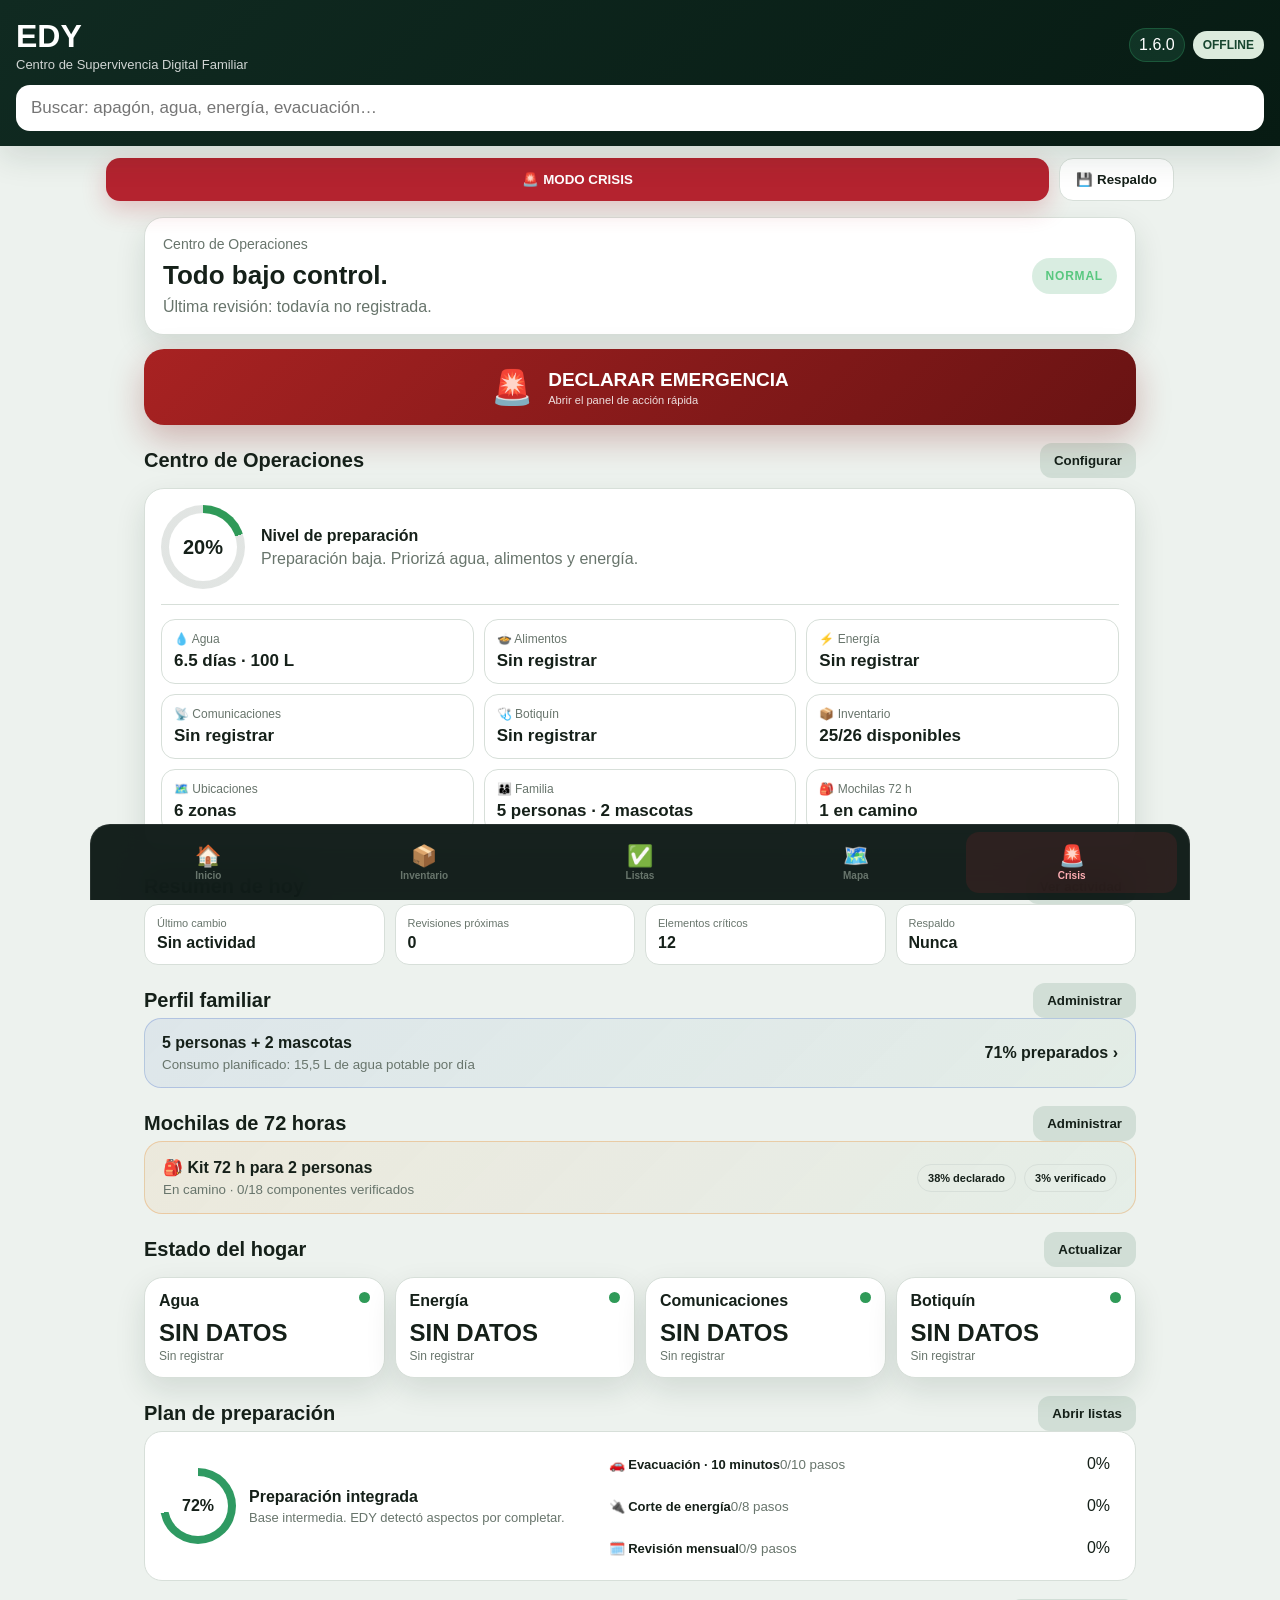
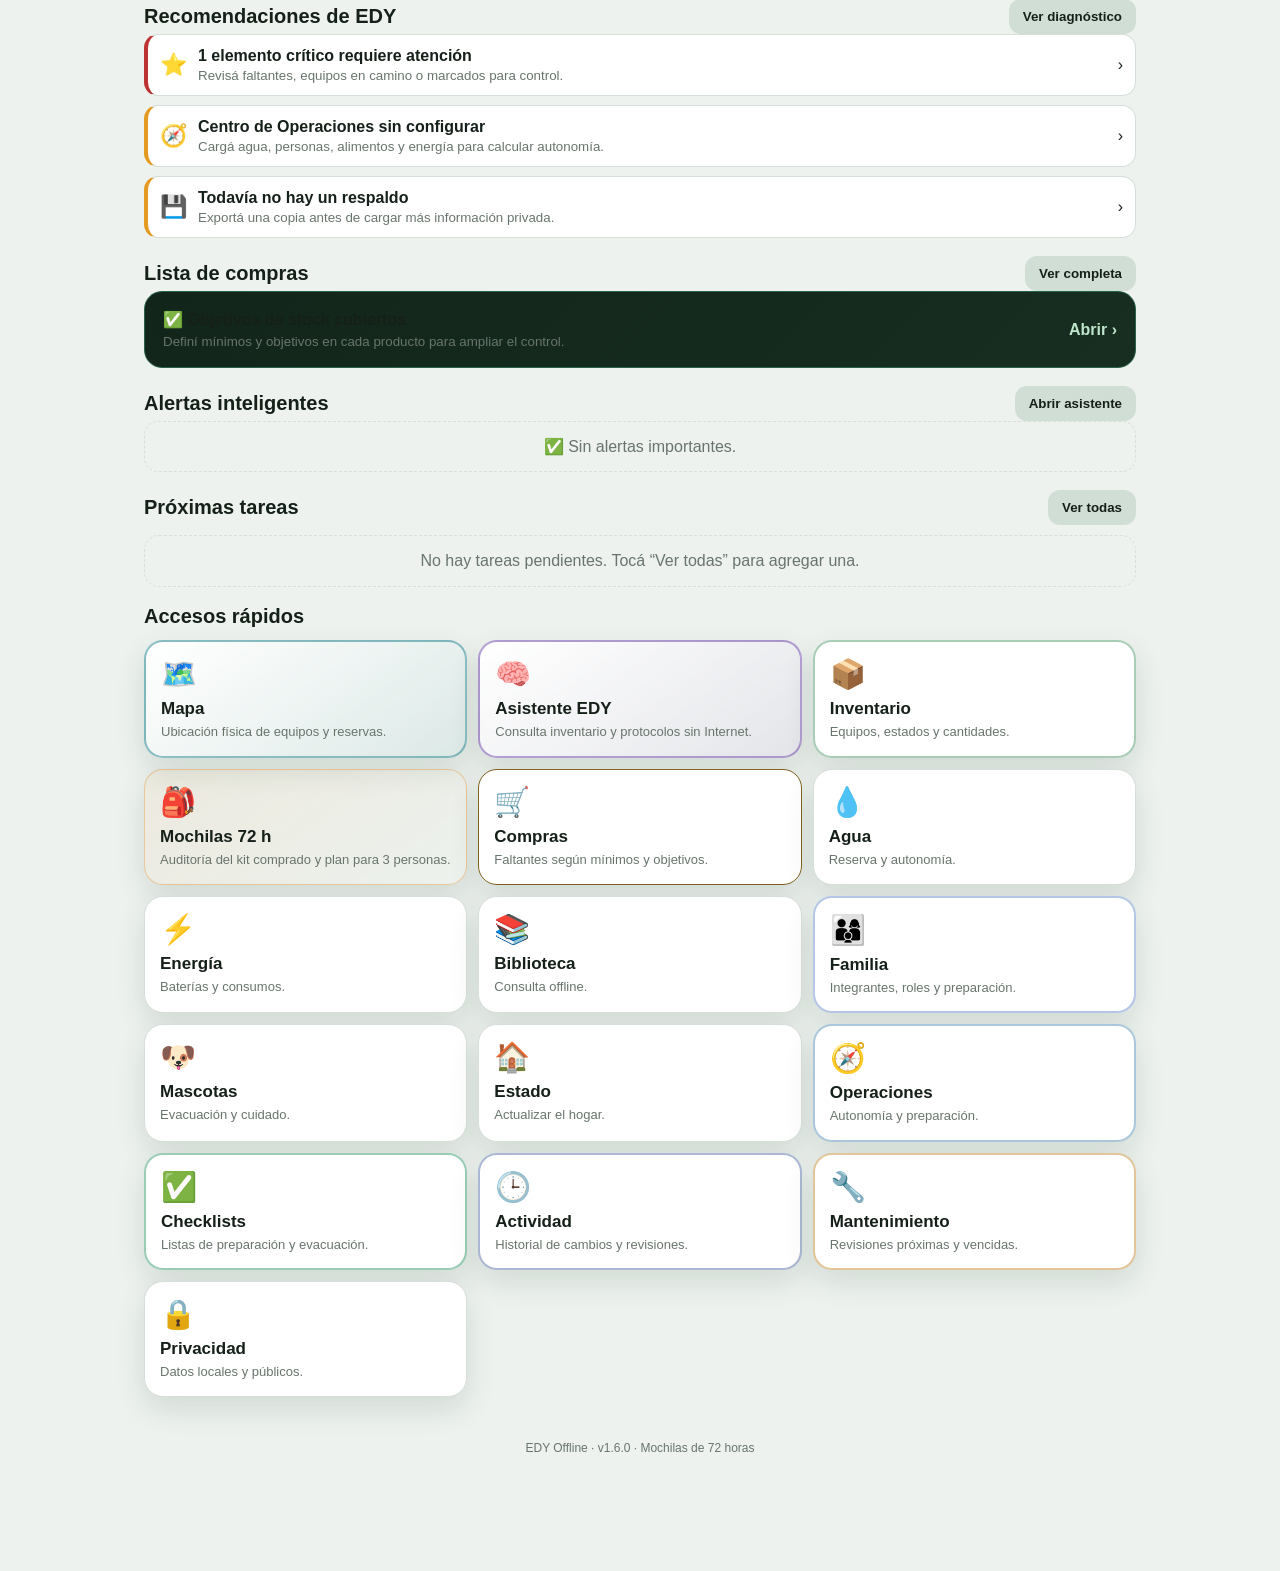
==== index.html @ 6028b3eb "Add files via upload" ====
<!doctype html>
<html lang="es">
<head>
  <meta charset="utf-8">
  <meta name="viewport" content="width=device-width,initial-scale=1,viewport-fit=cover">
  <meta name="theme-color" content="#102a21">
  <title>EDY Offline</title>
  <link rel="manifest" href="manifest.webmanifest">
  <link rel="icon" href="icon.svg" type="image/svg+xml">
  <link rel="stylesheet" href="styles.css?v=1.6.0">
</head>
<body>
<header>
  <div class="brand">
    <div><h1>EDY</h1><p>Centro de Supervivencia Digital Familiar</p></div>
    <div class="headerActions"><button class="versionBadge versionButton" onclick="openSection('actualizaciones')" title="Centro de actualizaciones">1.6.0</button><div class="pill">OFFLINE</div></div>
  </div>
  <input id="search" placeholder="Buscar: apagón, agua, energía, evacuación…">
</header>
<div id="updateBanner" class="updateBanner" hidden>
  <div><strong>Hay una actualización de EDY disponible.</strong><small id="updateBannerText">Podés instalarla sin borrar tus datos locales.</small></div>
  <button onclick="applyAvailableUpdate()">Actualizar ahora</button>
</div>
  <div class="mainActionBar">
    <button class="crisisButton" onclick="enterCrisisMode()">🚨 MODO CRISIS</button>
    <button class="backupButton" onclick="openSection('respaldo')">💾 Respaldo</button>
  </div>


<main>
<section id="home" class="section active">
  <div class="hero commandHero">
    <div>
      <div class="greeting" id="greeting">Centro de Operaciones</div>
      <h2 id="overallMessage">Todo bajo control.</h2>
      <p id="lastReview">Última revisión: todavía no registrada.</p>
    </div>
    <div id="overallBadge" class="overallBadge green">NORMAL</div>
  </div>

  <button class="emergencyButton" onclick="openSection('modoEmergencia')">
    <span class="emergencyIcon">🚨</span>
    <span><strong>DECLARAR EMERGENCIA</strong><small>Abrir el panel de acción rápida</small></span>
  </button>


  <div class="titleRow">
    <h2>Centro de Operaciones</h2>
    <button class="back" onclick="openSection('operaciones')">Configurar</button>
  </div>
  <div class="operationsPanel">
    <div class="readinessBlock">
      <div class="readinessRing" id="readinessRing"><span id="readinessScore">0%</span></div>
      <div>
        <strong>Nivel de preparación</strong>
        <p id="readinessMessage">Completá los datos para calcularlo.</p>
      </div>
    </div>
    <div class="operationsGrid">
      <div class="operationMetric"><span>💧 Agua</span><strong id="opWater">Sin registrar</strong></div>
      <div class="operationMetric"><span>🍲 Alimentos</span><strong id="opFood">Sin registrar</strong></div>
      <div class="operationMetric"><span>⚡ Energía</span><strong id="opEnergy">Sin registrar</strong></div>
      <div class="operationMetric"><span>📡 Comunicaciones</span><strong id="opComms">Sin registrar</strong></div>
      <div class="operationMetric"><span>🩺 Botiquín</span><strong id="opHealth">Sin registrar</strong></div>
      <div class="operationMetric"><span>📦 Inventario</span><strong id="opInventory">0 elementos</strong></div>
      <div class="operationMetric"><span>🗺️ Ubicaciones</span><strong id="opZones">0 zonas</strong></div>
      <div class="operationMetric"><span>👨‍👩‍👦 Familia</span><strong id="opFamily">Sin configurar</strong></div>
      <div class="operationMetric"><span>🎒 Mochilas 72 h</span><strong id="opKits">Sin registrar</strong></div>
    </div>
  </div>


  <div class="titleRow"><h2>Resumen de hoy</h2><button class="back" onclick="openSection('timeline')">Ver actividad</button></div>
  <div class="todayStrip">
    <div><span>Último cambio</span><strong id="todayLastChange">Sin actividad</strong></div>
    <div><span>Revisiones próximas</span><strong id="todayReviews">0</strong></div>
    <div><span>Elementos críticos</span><strong id="todayCritical">0</strong></div>
    <div><span>Respaldo</span><strong id="todayBackup">Nunca</strong></div>
  </div>
  <div class="titleRow"><h2>Perfil familiar</h2><button class="back" onclick="openSection('familia')">Administrar</button></div>
  <div id="familyHomeSummary" class="familyHomeSummary"></div>
  <div class="titleRow"><h2>Mochilas de 72 horas</h2><button class="back" onclick="openSection('kits72')">Administrar</button></div>
  <div id="kitsHomeSummary" class="kitsHomeSummary"></div>
  <div class="titleRow"><h2>Estado del hogar</h2><button class="back" onclick="openSection('estado')">Actualizar</button></div>
  <div class="statusGrid">
    <div class="status" onclick="openSection('agua')"><div class="statusTop"><strong>Agua</strong><span id="dotWater" class="dot"></span></div><div id="waterValue" class="statusValue">OK</div><div id="waterDetail" class="small">Sin registrar</div></div>
    <div class="status" onclick="openSection('energia')"><div class="statusTop"><strong>Energía</strong><span id="dotEnergy" class="dot"></span></div><div id="energyValue" class="statusValue">OK</div><div id="energyDetail" class="small">Sin registrar</div></div>
    <div class="status" onclick="openSection('comunicaciones')"><div class="statusTop"><strong>Comunicaciones</strong><span id="dotComms" class="dot"></span></div><div id="commsValue" class="statusValue">OK</div><div id="commsDetail" class="small">Sin registrar</div></div>
    <div class="status" onclick="openSection('salud')"><div class="statusTop"><strong>Botiquín</strong><span id="dotHealth" class="dot"></span></div><div id="healthValue" class="statusValue">OK</div><div id="healthDetail" class="small">Sin registrar</div></div>
  </div>


  <div class="titleRow"><h2>Plan de preparación</h2><button class="back" onclick="openSection('checklists')">Abrir listas</button></div>
  <div class="prepPanel">
    <div class="prepScore"><div id="integratedScoreRing" class="miniScoreRing"><span id="integratedScore">0%</span></div><div><strong>Preparación integrada</strong><p id="integratedScoreText">Analizando inventario, mantenimiento y listas.</p></div></div>
    <div id="homeChecklistProgress" class="homeChecklistProgress"></div>
  </div>
  <div class="titleRow"><h2>Recomendaciones de EDY</h2><button class="back" onclick="openSection('diagnostico')">Ver diagnóstico</button></div>
  <div id="readinessInsights" class="readinessInsights"></div>

  <div class="titleRow"><h2>Lista de compras</h2><button class="back" onclick="openSection('compras')">Ver completa</button></div>
  <div id="shoppingHomeSummary" class="shoppingHomeSummary"></div>

  <div class="titleRow"><h2>Alertas inteligentes</h2><button class="back" onclick="openSection('asistente')">Abrir asistente</button></div>
  <div id="assistantHomeAlerts" class="assistantHomeAlerts"></div>

  <div class="titleRow"><h2>Próximas tareas</h2><button class="back" onclick="openSection('pendientes')">Ver todas</button></div>
  <div id="homePendingList" class="homePendingList"></div>

  <div class="titleRow"><h2>Accesos rápidos</h2></div>
  <div class="grid quickGrid">
    <div class="card mapFeatured" onclick="openSection('mapa')"><div class="icon">🗺️</div><h3>Mapa</h3><p>Ubicación física de equipos y reservas.</p></div>
    <div class="card assistantFeatured" onclick="openSection('asistente')"><div class="icon">🧠</div><h3>Asistente EDY</h3><p>Consulta inventario y protocolos sin Internet.</p></div>
    <div class="card inventoryFeatured" onclick="openSection('inventario')"><div class="icon">📦</div><h3>Inventario</h3><p>Equipos, estados y cantidades.</p></div>
    <div class="card kitsFeatured" onclick="openSection('kits72')"><div class="icon">🎒</div><h3>Mochilas 72 h</h3><p>Auditoría del kit comprado y plan para 3 personas.</p></div>
    <div class="card shoppingFeatured" onclick="openSection('compras')"><div class="icon">🛒</div><h3>Compras</h3><p>Faltantes según mínimos y objetivos.</p></div>
    <div class="card" onclick="openSection('agua')"><div class="icon">💧</div><h3>Agua</h3><p>Reserva y autonomía.</p></div>
    <div class="card" onclick="openSection('energia')"><div class="icon">⚡</div><h3>Energía</h3><p>Baterías y consumos.</p></div>
    <div class="card" onclick="openSection('biblioteca')"><div class="icon">📚</div><h3>Biblioteca</h3><p>Consulta offline.</p></div>
    <div class="card familyFeatured" onclick="openSection('familia')"><div class="icon">👨‍👩‍👦</div><h3>Familia</h3><p>Integrantes, roles y preparación.</p></div>
    <div class="card" onclick="openSection('mascotas')"><div class="icon">🐶</div><h3>Mascotas</h3><p>Evacuación y cuidado.</p></div>
    <div class="card" onclick="openSection('estado')"><div class="icon">🏠</div><h3>Estado</h3><p>Actualizar el hogar.</p></div>
    <div class="card operationsFeatured" onclick="openSection('operaciones')"><div class="icon">🧭</div><h3>Operaciones</h3><p>Autonomía y preparación.</p></div>
    <div class="card checklistFeatured" onclick="openSection('checklists')"><div class="icon">✅</div><h3>Checklists</h3><p>Listas de preparación y evacuación.</p></div>
    <div class="card timelineFeatured" onclick="openSection('timeline')"><div class="icon">🕒</div><h3>Actividad</h3><p>Historial de cambios y revisiones.</p></div>
    <div class="card maintenanceFeatured" onclick="openSection('mantenimiento')"><div class="icon">🔧</div><h3>Mantenimiento</h3><p>Revisiones próximas y vencidas.</p></div>
    <div class="card" onclick="openSection('privacidad')"><div class="icon">🔒</div><h3>Privacidad</h3><p>Datos locales y públicos.</p></div>
  </div>
</section>

<section id="modoEmergencia" class="section">
  <button class="back" onclick="home()">← Volver al inicio</button>
  <div class="emergencyHeader">
    <div class="emergencyIconLarge">🚨</div>
    <h2>Modo Emergencia</h2>
    <p>Elegí lo que está ocurriendo. EDY mostrará solo las acciones prioritarias.</p>
  </div>
  <div class="emergencyGrid">
    <button class="emergencyOption" onclick="activateEmergency('power')"><span>🔌</span><strong>Corte de energía</strong></button>
    <button class="emergencyOption" onclick="activateEmergency('water')"><span>🚱</span><strong>Falta de agua</strong></button>
    <button class="emergencyOption" onclick="activateEmergency('evacuation')"><span>🚗</span><strong>Evacuar</strong></button>
    <button class="emergencyOption" onclick="activateEmergency('injury')"><span>🩹</span><strong>Hay un herido</strong></button>
    <button class="emergencyOption" onclick="activateEmergency('storm')"><span>⛈️</span><strong>Tormenta fuerte</strong></button>
    <button class="emergencyOption" onclick="openSection('biblioteca')"><span>📚</span><strong>Consultar manual</strong></button>
  </div>
</section>







<section id="checklists" class="section">
  <button class="back" onclick="home()">← Inicio</button>
  <div class="sectionHeader"><div><h2>✅ Checklists</h2><p>Listas operativas para preparar, revisar y actuar sin olvidar pasos.</p></div><button class="action" onclick="openSection('nuevaChecklist')">Nueva lista</button></div>
  <div class="checklistSummary">
    <div class="mapStat"><strong id="checklistTotal">0</strong><span>Listas</span></div>
    <div class="mapStat"><strong id="checklistActive">0</strong><span>En progreso</span></div>
    <div class="mapStat"><strong id="checklistCompleted">0</strong><span>Completadas</span></div>
    <div class="mapStat"><strong id="checklistAvg">0%</strong><span>Avance general</span></div>
  </div>
  <div id="checklistCards" class="checklistCards"></div>
</section>

<section id="checklistDetail" class="section">
  <button class="back" onclick="openSection('checklists')">← Checklists</button>
  <div id="checklistDetailContent"></div>
</section>

<section id="nuevaChecklist" class="section">
  <button class="back" onclick="openSection('checklists')">← Checklists</button>
  <h2>Nueva checklist</h2>
  <div class="formGrid">
    <div class="field"><label>Nombre</label><input id="newChecklistTitle" placeholder="Ej.: Salida de vacaciones"></div>
    <div class="field"><label>Ícono</label><input id="newChecklistIcon" value="✅" maxlength="4"></div>
    <div class="field wide"><label>Descripción</label><textarea id="newChecklistDescription" placeholder="Objetivo de la lista"></textarea></div>
    <div class="field wide"><label>Pasos</label><textarea id="newChecklistItems" rows="10" placeholder="Escribí un paso por línea"></textarea></div>
  </div>
  <div class="actions"><button class="action" onclick="createChecklist()">Crear checklist</button></div>
</section>

<section id="diagnostico" class="section">
  <button class="back" onclick="home()">← Inicio</button>
  <div class="sectionHeader"><div><h2>🧠 Diagnóstico de preparación</h2><p>EDY analiza únicamente los datos guardados en este dispositivo.</p></div></div>
  <div class="diagnosticHero"><div id="diagnosticRing" class="diagnosticRing"><span id="diagnosticScore">0%</span></div><div><h3 id="diagnosticTitle">Calculando…</h3><p id="diagnosticText"></p></div></div>
  <div id="diagnosticList" class="diagnosticList"></div>
  <div class="assistantDisclaimer">Las recomendaciones son organizativas y preventivas. No reemplazan indicaciones de autoridades, profesionales médicos ni servicios de emergencia.</div>
</section>

<section id="timeline" class="section">
  <button class="back" onclick="home()">← Inicio</button>
  <div class="sectionHeader">
    <div><h2>🕒 Actividad de EDY</h2><p>Registro local de cambios importantes.</p></div>
    <button class="action secondary" onclick="clearTimeline()">Limpiar historial</button>
  </div>
  <div class="field"><label>Filtrar actividad</label><input id="timelineSearch" placeholder="Ej.: inventario, revisión, emergencia…" oninput="renderTimeline()"></div>
  <div id="timelineList" class="timelineList"></div>
</section>

<section id="mantenimiento" class="section">
  <button class="back" onclick="home()">← Inicio</button>
  <div class="sectionHeader">
    <div><h2>🔧 Mantenimiento</h2><p>Control de equipos, vencimientos y revisiones.</p></div>
  </div>
  <div class="maintenanceSummary">
    <div class="mapStat"><strong id="maintOverdue">0</strong><span>Vencidas</span></div>
    <div class="mapStat"><strong id="maintSoon">0</strong><span>Próximas</span></div>
    <div class="mapStat"><strong id="maintNoDate">0</strong><span>Sin fecha</span></div>
    <div class="mapStat"><strong id="maintWarranty">0</strong><span>Garantías próximas</span></div>
  </div>
  <div id="maintenanceList" class="maintenanceList"></div>
</section>

<section id="respaldo" class="section">
  <button class="back" onclick="home()">← Inicio</button>
  <h2>💾 Respaldo local</h2>
  <div class="panel">
    <p>Exportá todos los datos locales de EDY a un archivo JSON. Ese archivo puede guardarse en Archivos, iCloud Drive o una memoria externa.</p>
  </div>
  <div class="backupGrid">
    <button class="backupCard" onclick="exportEDYBackup()"><span>⬇️</span><strong>Exportar respaldo</strong><small>Descarga un archivo con inventario, zonas, tareas, operaciones e historial.</small></button>
    <label class="backupCard"><span>⬆️</span><strong>Importar respaldo</strong><small>Restaurar EDY desde un archivo previamente exportado.</small><input id="backupFileInput" type="file" accept=".json,application/json" onchange="importEDYBackup(event)"></label>
  </div>
  <div class="backupStatus">
    <span>Último respaldo:</span>
    <strong id="lastBackupText">Nunca</strong>
  </div>
  <div class="assistantDisclaimer">El archivo de respaldo puede contener información privada. Guardalo en un lugar seguro.</div>
</section>

<section id="crisisCenter" class="section crisisSection">
  <div class="crisisHeader">
    <div><span class="crisisPulse"></span><strong>MODO CRISIS ACTIVO</strong></div>
    <button onclick="exitCrisisMode()">Salir del modo crisis</button>
  </div>
  <div class="crisisHero">
    <h2>¿Qué está ocurriendo?</h2>
    <p>Elegí una situación para abrir el protocolo inmediato.</p>
  </div>
  <div class="crisisMetrics">
    <div><span>💧 Agua</span><strong id="crisisWater">0 L</strong><small id="crisisWaterDays">0 días</small></div>
    <div><span>👨‍👩‍👦 Grupo</span><strong id="crisisFamily">Sin configurar</strong></div>
    <div><span>🛒 Compras</span><strong id="crisisShopping">0</strong></div>
    <div><span>⭐ Críticos faltantes</span><strong id="crisisMissing">0</strong></div>
  </div>
  <div class="crisisPrioritiesBox"><h3>Prioridades actuales</h3><div id="crisisPriorities"></div></div>
  <div class="crisisGrid">
    <button onclick="activateEmergency('power')">🔌<strong>Corte de energía</strong></button>
    <button onclick="activateEmergency('water')">🚱<strong>Falta de agua</strong></button>
    <button onclick="activateEmergency('evacuation')">🚗<strong>Evacuación</strong></button>
    <button onclick="activateEmergency('injury')">🩹<strong>Persona herida</strong></button>
    <button onclick="activateEmergency('storm')">⛈️<strong>Tormenta fuerte</strong></button>
    <button onclick="openSection('mapa')">🗺️<strong>Mapa</strong></button>
    <button onclick="openCriticalInventory()">⭐<strong>Inventario crítico</strong></button>
    <button onclick="openChecklist('evacuation-10')">✅<strong>Checklist de salida</strong></button><button onclick="openSection('asistente')">🧠<strong>Asistente EDY</strong></button>
  </div>
  <div class="crisisEssentials">
    <h3>Elementos críticos disponibles</h3>
    <div id="crisisCriticalList"></div>
  </div>
</section>

<section id="mapa" class="section">
  <button class="back" onclick="home()">← Inicio</button>
  <div class="mapHeader">
    <div>
      <h2>🗺️ Mapa de Ubicaciones</h2>
      <p>Una vista rápida de dónde está guardado cada elemento. Todo se guarda localmente.</p>
    </div>
    <button class="action" onclick="openSection('nuevaZona')">Agregar zona</button>
  </div>

  <div class="mapOverview">
    <div class="mapStat"><strong id="mapZoneCount">0</strong><span>Zonas</span></div>
    <div class="mapStat"><strong id="mapLocatedCount">0</strong><span>Ubicados</span></div>
    <div class="mapStat"><strong id="mapUnlocatedCount">0</strong><span>Sin zona</span></div>
    <div class="mapStat"><strong id="mapCriticalCount">0</strong><span>Críticos ubicados</span></div>
  </div>

  <div class="field"><label>Buscar por zona, elemento o ubicación</label><input id="mapSearch" placeholder="Ej.: depósito, filtro, caja verde…" oninput="renderMap()"></div>

  <div id="mapCanvas" class="mapCanvas"></div>
  <div class="mapHint">Tocá una zona para ver sus elementos.</div>
</section>

<section id="zoneDetail" class="section">
  <button class="back" onclick="openSection('mapa')">← Mapa</button>
  <div id="zoneDetailContent"></div>
</section>

<section id="nuevaZona" class="section">
  <button class="back" onclick="openSection('mapa')">← Mapa</button>
  <h2>Agregar zona</h2>
  <div class="formGrid">
    <div class="field"><label>Nombre</label><input id="newZoneName" placeholder="Ej.: Garage"></div>
    <div class="field"><label>Ícono</label><input id="newZoneIcon" value="📍" maxlength="4"></div>
    <div class="field wide"><label>Descripción</label><textarea id="newZoneDescription" placeholder="Ej.: Armario metálico junto a la entrada"></textarea></div>
  </div>
  <div class="actions"><button class="action" onclick="addZone()">Guardar zona</button></div>
</section>

<section id="asistente" class="section">
  <button class="back" onclick="home()">← Inicio</button>
  <div class="assistantHeader">
    <div>
      <h2>🧠 Asistente EDY</h2>
      <p>Consulta tus datos locales, el inventario y los protocolos. Funciona sin Internet.</p>
    </div>
    <span class="localBadge">LOCAL</span>
  </div>

  <div class="assistantBox">
    <label for="assistantQuery">¿Qué necesitás saber?</label>
    <div class="assistantInputRow">
      <input id="assistantQuery" placeholder="Ej.: ¿Dónde está la estación de energía?" onkeydown="if(event.key==='Enter')assistantAsk()">
      <button class="action" onclick="assistantAsk()">Consultar</button>
    </div>
    <div class="assistantPrompts">
      <button onclick="assistantAsk('¿Qué me falta comprar?')">Qué falta comprar</button>
      <button onclick="assistantAsk('¿Cuánta autonomía de agua tengo?')">Autonomía de agua</button>
      <button onclick="assistantAsk('¿Dónde está la estación de energía?')">Estación de energía</button>
      <button onclick="assistantAsk('¿Qué hago ante un corte de energía?')">Corte de energía</button>
      <button onclick="assistantAsk('¿Qué necesito para evacuar?')">Evacuación</button>
    </div>
  </div>

  <div id="assistantAnswer" class="assistantAnswer">
    <div class="assistantWelcome">
      <div class="assistantAvatar">EDY</div>
      <div>
        <strong>Listo para consultar.</strong>
        <p>Podés preguntar por ubicaciones, faltantes, autonomía, inventario o emergencias.</p>
      </div>
    </div>
  </div>

  <div class="titleRow"><h2>Revisiones y alertas</h2></div>
  <div id="assistantAlerts"></div>

  <div class="assistantDisclaimer">
    EDY v1.6 usa reglas, búsqueda local, perfil familiar, inventario, biblioteca y planificación de mochilas de 72 horas. No reemplaza a los servicios de emergencia, profesionales médicos ni instrucciones oficiales.
  </div>
</section>

<section id="operaciones" class="section">
  <button class="back" onclick="home()">← Inicio</button>
  <h2>🧭 Centro de Operaciones</h2>
  <div class="panel">
    <p>Registrá valores simples. EDY calculará una vista rápida de la autonomía familiar. Los datos quedan solamente en este dispositivo.</p>
  </div>
  <div class="formGrid">
    <div class="field"><label>Agua disponible (litros)</label><input id="opsWaterLiters" type="number" min="0" placeholder="Ej.: 180"></div>
    <div class="field"><label>Personas</label><input id="opsPeople" type="number" min="1" value="5"></div>
    <div class="field"><label>Consumo diario por persona (litros)</label><input id="opsWaterPerPerson" type="number" min="0.5" step="0.5" value="3"></div>
    <div class="field"><label>Alimentos disponibles (días)</label><input id="opsFoodDays" type="number" min="0" placeholder="Ej.: 15"></div>
    <div class="field"><label>Autonomía eléctrica estimada (horas)</label><input id="opsEnergyHours" type="number" min="0" placeholder="Ej.: 24"></div>
    <div class="field"><label>Comunicaciones</label><select id="opsComms">
      <option value="100">Operativas</option><option value="60">Limitadas</option><option value="0">No disponibles</option>
    </select></div>
    <div class="field"><label>Botiquín completo (%)</label><input id="opsHealthPercent" type="number" min="0" max="100" placeholder="Ej.: 80"></div>
    <div class="field"><label>Mascotas preparadas</label><select id="opsPets">
      <option value="100">Sí</option><option value="50">Parcialmente</option><option value="0">No</option>
    </select></div>
  </div>
  <div class="actions">
    <button class="action" onclick="saveOperations()">Guardar y calcular</button>
    <button class="action secondary" onclick="clearOperations()">Borrar valores</button>
  </div>
  <div id="operationsResult" class="operationsResult"></div>
</section>

<section id="activeEmergency" class="section emergencyActiveSection">
  <button class="back" onclick="openSection('modoEmergencia')">← Cambiar emergencia</button>
  <div id="activeEmergencyContent"></div>
</section>


<section id="compras" class="section searchable">
  <button class="back" onclick="home()">← Inicio</button>
  <div class="sectionHeader"><div><h2>🛒 Lista de Compras Inteligente</h2><p>Se genera automáticamente comparando el stock actual con el mínimo y el objetivo de cada producto.</p></div><button class="action" onclick="exportShoppingText()">Compartir lista</button></div>
  <div class="shoppingStats"><div><strong id="shoppingCount">0</strong><span>Productos sugeridos</span></div><div><strong id="shoppingCritical">0</strong><span>Críticos</span></div></div>
  <div class="panel"><strong>Cómo funciona:</strong> abrí cualquier producto y definí “Stock mínimo” o “Stock objetivo”. EDY calcula automáticamente cuánto falta comprar.</div>
  <div class="field"><label>Buscar en la lista</label><input id="shoppingSearch" placeholder="Ej.: arroz, agua, cinta…" oninput="renderShoppingList()"></div>
  <div id="shoppingAutoList" class="shoppingAutoList"></div>
</section>

<section id="inventario" class="section">
  <button class="back" onclick="home()">← Inicio</button>
  <div class="inventoryHeader">
    <div>
      <h2>📦 Inventario Familiar</h2>
      <p>Los cambios se guardan únicamente en este dispositivo.</p>
    </div>
    <div class="inventoryHeaderActions">
      <button class="action secondary" onclick="restoreStarterInventory()">Restaurar inventario base</button>
      <button class="action" onclick="openSection('nuevoItem')">Agregar producto</button>
    </div>
  </div>

  <div class="inventorySummary">
    <div class="summaryCard"><strong id="invTotal">0</strong><span>Registrados</span></div>
    <div class="summaryCard available"><strong id="invAvailable">0</strong><span>Disponibles</span></div>
    <div class="summaryCard incoming"><strong id="invIncoming">0</strong><span>En camino</span></div>
    <div class="summaryCard missing"><strong id="invMissing">0</strong><span>Pendientes</span></div>
    <div class="summaryCard critical"><strong id="invCritical">0</strong><span>Críticos</span></div>
    <div class="summaryCard expiring"><strong id="invExpiring">0</strong><span>Por vencer</span></div>
  </div>

  <div class="field"><label>Buscar en el inventario</label><input id="inventorySearch" placeholder="Ej.: linterna, filtro, botiquín…" oninput="renderInventory()"></div>
  <div id="inventoryCategories"></div>
</section>

<section id="itemDetail" class="section">
  <button class="back" onclick="openSection('inventario')">← Inventario</button>
  <div id="itemDetailContent"></div>
</section>

<section id="nuevoItem" class="section">
  <button class="back" onclick="openSection('inventario')">← Inventario</button>
  <h2>Agregar producto</h2>
  <div class="panel"><strong>Inventario privado:</strong> las ubicaciones, fotos y números de serie se guardan solamente en este dispositivo.</div>
  <div class="formGrid">
    <div class="field"><label>Nombre</label><input id="newItemName" placeholder="Ej.: Arroz"></div>
    <div class="field"><label>Marca</label><input id="newItemBrand" placeholder="Ej.: Tío João"></div>
    <div class="field"><label>Categoría</label><select id="newItemCategory">
      <option>Despensa</option><option>Agua</option><option>Energía</option><option>Limpieza</option><option>Higiene</option>
      <option>Botiquín</option><option>Comunicaciones</option><option>Herramientas</option>
      <option>Mochilas</option><option>Mascotas</option><option>Vehículos</option><option>Documentación</option><option>Otros</option>
    </select></div>
    <div class="field"><label>Estado</label><select id="newItemStatus">
      <option value="available">Disponible</option><option value="incoming">En camino</option>
      <option value="review">Revisar</option><option value="missing">Falta</option>
    </select></div>
    <div class="field"><label>Cantidad inicial</label><input id="newItemQty" type="number" min="0" step="any" value="1"></div>
    <div class="field"><label>Unidad</label><input id="newItemUnit" value="unidad" placeholder="kg, lata, caja, unidad..."></div>
    <div class="field"><label>Número de lote</label><input id="newItemLotNumber" placeholder="Opcional"></div>
    <div class="field"><label>Vencimiento</label><input id="newItemExpiryDate" inputmode="numeric" placeholder="AAAA-MM-DD o AAAA-MM"></div>
    <div class="field"><label>Stock mínimo</label><input id="newItemMinStock" type="number" min="0" step="any" placeholder="Opcional"></div>
    <div class="field"><label>Stock objetivo</label><input id="newItemTargetStock" type="number" min="0" step="any" placeholder="Opcional"></div>
    <div class="field"><label>Zona</label><select id="newItemZone"></select></div>
    <div class="field"><label>Ubicación exacta</label><input id="newItemLocation" placeholder="Se guarda solo en este dispositivo"></div>
    <div class="field"><label>Fecha de compra</label><input id="newItemPurchaseDate" type="date"></div>
    <div class="field"><label>Última revisión</label><input id="newItemLastReviewDate" type="date"></div>
    <div class="field"><label>Próxima revisión</label><input id="newItemReviewDate" type="date"></div>
    <div class="field"><label>Garantía hasta</label><input id="newItemWarrantyUntil" type="date"></div>
    <div class="field"><label>Modelo / presentación</label><input id="newItemModel" placeholder="Ej.: paquete de 5 kg"></div>
    <div class="field"><label>Número de serie</label><input id="newItemSerial" placeholder="Se guarda solo en este dispositivo"></div>
    <div class="field"><label>Responsable</label><input id="newItemResponsible" placeholder="Ej.: responsable familiar"></div>
    <div class="field"><label>Frecuencia de revisión</label><select id="newItemReviewInterval"><option value="0">Sin frecuencia</option><option value="30">Cada 30 días</option><option value="90">Cada 90 días</option><option value="180">Cada 6 meses</option><option value="365">Cada año</option></select></div>
    <div class="field checkField"><label><input id="newItemCritical" type="checkbox"> Elemento crítico</label></div>
    <div class="field wide"><label>Observaciones</label><textarea id="newItemNotes" placeholder="Presentación, cantidad de paquetes u otra información"></textarea></div>
  </div>
  <div class="actions"><button class="action" onclick="addInventoryItem()">Guardar producto</button></div>
</section>

<section id="familia" class="section searchable">
  <button class="back" onclick="home()">← Inicio</button>
  <div class="sectionHeader"><div><h2>👨‍👩‍👦 Perfil Familiar</h2><p>Integrantes, mascotas, roles y necesidades básicas. Todo se guarda solamente en este dispositivo.</p></div><button class="action" onclick="openFamilyMember()">Agregar integrante</button></div>
  <div class="familySummaryGrid">
    <div class="summaryCard"><strong id="familyTotal">0</strong><span>Integrantes</span></div>
    <div class="summaryCard available"><strong id="familyHumans">0</strong><span>Personas</span></div>
    <div class="summaryCard incoming"><strong id="familyPets">0</strong><span>Mascotas</span></div>
    <div class="summaryCard critical"><strong id="familyDailyWaterTotal">0 L</strong><span>Agua diaria</span></div>
    <div class="summaryCard expiring"><strong id="familyReadiness">0%</strong><span>Preparación</span></div>
  </div>
  <div class="panel privacyUpgrade"><strong>Privacidad:</strong> EDY incluye únicamente nombres y roles básicos. Documentos, teléfonos, información médica y observaciones quedan en el almacenamiento local y no deben subirse al repositorio.</div>
  <div id="familyList" class="familyList"></div>
</section>

<section id="familyMember" class="section">
  <button class="back" onclick="openSection('familia')">← Perfil familiar</button>
  <h2 id="familyMemberTitle">Agregar integrante</h2>
  <input id="familyMemberId" type="hidden">
  <div class="formGrid">
    <div class="field"><label>Nombre</label><input id="familyMemberName" placeholder="Nombre"></div>
    <div class="field"><label>Tipo</label><select id="familyMemberKind" onchange="setFamilyWaterSuggestion()"><option value="adult">Adulto</option><option value="child">Niño / adolescente</option><option value="pet">Mascota</option></select></div>
    <div class="field"><label>Vínculo o función</label><input id="familyMemberRelation" placeholder="Ej.: padre, hijo, mascota"></div>
    <div class="field"><label>Agua potable estimada por día</label><input id="familyMemberWater" type="number" min="0" step="0.05" value="3"><small>Valor de planificación editable.</small></div>
    <div class="field"><label>Rol en emergencia</label><input id="familyMemberEmergencyRole" placeholder="Ej.: coordinación, comunicaciones, acompañamiento"></div>
    <div class="field"><label>Mochila personal</label><select id="familyMemberBackpack"><option value="ready">Lista</option><option value="partial">Parcial</option><option value="missing">Falta</option><option value="na">No aplica</option></select></div>
    <div class="field"><label>Documentación</label><select id="familyMemberDocuments"><option value="ready">Preparada</option><option value="partial">Parcial</option><option value="missing">Falta</option><option value="na">No aplica</option></select></div>
    <div class="field"><label>Medicaciones / necesidades</label><select id="familyMemberMedication"><option value="ready">Preparadas</option><option value="partial">Revisar</option><option value="missing">Faltan</option><option value="na">No aplica</option></select></div>
    <div class="field wide"><label>Observaciones privadas</label><textarea id="familyMemberNotes" placeholder="Se guarda solamente en este dispositivo"></textarea></div>
  </div>
  <div class="actions"><button class="action" onclick="saveFamilyMember()">Guardar integrante</button><button id="deleteFamilyMemberButton" class="action secondary" onclick="deleteFamilyMember()" hidden>Eliminar</button></div>
</section>

<section id="actualizaciones" class="section">
  <button class="back" onclick="home()">← Inicio</button>
  <h2>🔄 Centro de actualizaciones</h2>
  <div class="updateStatusCard">
    <div><span>Versión instalada</span><strong id="installedVersion">1.6.0</strong></div>
    <div><span>Versión disponible</span><strong id="availableVersion">Comprobar</strong></div>
    <div><span>Modo offline</span><strong id="offlineCacheStatus">Verificando…</strong></div>
  </div>
  <div id="updateStatusMessage" class="panel">EDY comprobará la versión publicada cuando haya conexión.</div>
  <div class="actions"><button class="action" onclick="checkForUpdate(true)">Buscar actualización</button><button class="action secondary" onclick="forceSafeUpdate()">Forzar actualización segura</button></div>
  <div class="panel amber"><strong>Actualización segura:</strong> limpia solamente los archivos temporales de la aplicación. El inventario, el perfil familiar y los documentos privados permanecen guardados en el dispositivo.</div>
</section>

<section id="estado" class="section">
  <button class="back" onclick="home()">← Inicio</button><h2>Estado del hogar</h2>
  <div class="panel"><p>Estos datos se guardan solamente en este dispositivo.</p></div>
  <div class="formGrid">
    <div class="field"><label>Nombre para el saludo</label><input id="nameInput" placeholder="Nombre"></div>
    <div class="field"><label>Nivel general</label><select id="levelInput"><option value="green">Verde · Todo normal</option><option value="amber">Amarillo · Atención</option><option value="red">Rojo · Emergencia</option></select></div>
    <div class="field"><label>Agua</label><select id="waterStatus"><option value="green">Disponible</option><option value="amber">Limitada</option><option value="red">No disponible</option></select><input id="waterText" placeholder="Ej.: 120 litros"></div>
    <div class="field"><label>Energía</label><select id="energyStatus"><option value="green">Disponible</option><option value="amber">Limitada</option><option value="red">No disponible</option></select><input id="energyText" placeholder="Ej.: estación de energía 85%"></div>
    <div class="field"><label>Comunicaciones</label><select id="commsStatus"><option value="green">Disponible</option><option value="amber">Limitada</option><option value="red">No disponible</option></select><input id="commsText" placeholder="Ej.: teléfonos + enlace de datos"></div>
    <div class="field"><label>Botiquín</label><select id="healthStatus"><option value="green">Completo</option><option value="amber">Revisar</option><option value="red">Incompleto</option></select><input id="healthText" placeholder="Ej.: falta gasa"></div>
    <div class="field wide"><label>Observaciones</label><textarea id="notesInput" placeholder="Pendientes importantes"></textarea></div>
  </div>
  <div class="actions"><button class="action" onclick="saveStatus()">Guardar estado</button><button class="action secondary" onclick="clearStatus()">Borrar datos locales</button></div>
</section>

<section id="agua" class="section searchable">
  <button class="back" onclick="home()">← Inicio</button>
  <div class="sectionHeader"><div><h2>💧 Reserva de agua</h2><p>El total se obtiene automáticamente del inventario y el consumo del perfil familiar.</p></div><button class="back" onclick="openItem('starter-agua-manantial-de-oro-20l')">Ver producto</button></div>
  <div class="waterInventoryHero">
    <div><span>Agua potable registrada</span><strong id="waterInventoryLiters">0 L</strong><small id="waterInventoryPackages">Sin bidones registrados</small></div>
    <div><span>Autonomía familiar</span><strong id="waterInventoryDays">—</strong><small id="waterFamilyDaily">Perfil familiar sin configurar</small></div>
  </div>
  <div class="waterQuickActions">
    <button class="action" onclick="adjustWaterInventory(20)">➕ 1 bidón · 20 L</button>
    <button class="action secondary" onclick="adjustWaterInventory(-20)">➖ 1 bidón · 20 L</button>
    <button class="action secondary" onclick="adjustWaterInventory(-5)">Consumir 5 L</button>
    <button class="action secondary" onclick="consumeWaterCustom()">Otra cantidad</button>
  </div>
  <div class="calculator">
    <div class="formGrid">
      <div class="field"><label>Litros disponibles</label><input id="waterLiters" type="number" min="0" step="1" placeholder="180"><small id="waterInventorySource">Sincronizado con el inventario cuando hay agua cargada.</small></div>
      <div class="field"><label>Personas</label><input id="waterPeople" type="number" min="1" step="1" value="5"></div>
      <div class="field"><label>Litros por persona por día</label><input id="waterPerPerson" type="number" min="0.5" step="0.25" value="3"></div>
    </div>
    <div class="actions"><button class="action" onclick="calculateWater()">Calcular manualmente</button><button class="action secondary" onclick="syncWaterCalculatorFromInventory()">Usar inventario</button><button class="action secondary" onclick="openSection('familia')">Editar perfil familiar</button></div>
    <div id="waterResult" class="resultBox">La reserva se actualizará al cargar el inventario.</div>
  </div>
  <div class="panel amber"><strong>Importante:</strong> el cálculo es orientativo. El calor, la actividad física, la preparación de alimentos, la higiene y las necesidades individuales pueden aumentar el consumo.</div>
</section>


<section id="kits72" class="section searchable">
  <button class="back" onclick="home()">← Inicio</button>
  <div class="sectionHeader"><div><h2>🎒 Mochilas y kits de 72 horas</h2><p>Compará el kit comercial, verificá lo recibido y armá una lista propia para 3 personas.</p></div><span class="offlineLibraryBadge">DATOS LOCALES</span></div>
  <div class="kitStats">
    <div class="mapStat"><strong id="kitsPurchasedCount">1</strong><span>Kit comprado</span></div>
    <div class="mapStat"><strong id="kitsVerifiedCount">0/18</strong><span>Componentes verificados</span></div>
    <div class="mapStat"><strong id="kitPlanDeclared">0%</strong><span>Cobertura declarada</span></div>
    <div class="mapStat"><strong id="kitPlanVerified">0%</strong><span>Cobertura verificada</span></div>
  </div>
  <div class="panel amber"><strong>Estado inicial:</strong> el Ready America 70285 está registrado como “En camino”. Cuando llegue, marcá cada componente únicamente después de verlo y controlar su fecha.</div>
  <div id="kits72Cards" class="kitModuleCards"></div>
  <div class="panel"><strong>Separación importante:</strong> EDY distingue la reserva de agua almacenada en casa del agua que realmente se puede transportar. El plan de tres personas usa ambas cifras por separado.</div>
</section>

<section id="kitDetail" class="section">
  <button class="back" onclick="openSection('kits72')">← Mochilas 72 h</button>
  <div id="kitDetailContent"></div>
</section>

<section id="energia" class="section searchable">
  <button class="back" onclick="home()">← Inicio</button><h2>⚡ Autonomía de energía</h2>
  <div class="calculator">
    <div class="formGrid">
      <div class="field"><label>Capacidad útil (Wh)</label><input id="batteryWh" type="number" min="1" value="551"></div>
      <div class="field"><label>Nivel actual de batería (%)</label><input id="batteryPercent" type="number" min="1" max="100" value="100"></div>
      <div class="field"><label>Consumo total estimado (W)</label><input id="loadWatts" type="number" min="1" placeholder="30"></div>
      <div class="field"><label>Eficiencia estimada (%)</label><input id="efficiency" type="number" min="50" max="100" value="85"></div>
    </div>
    <div class="actions"><button class="action" onclick="calculateEnergy()">Calcular autonomía</button></div>
    <div id="energyResult" class="resultBox">Ingresá el consumo total de los equipos conectados.</div>
  </div>
  <div class="panel amber"><strong>Importante:</strong> es una estimación. El consumo real puede variar por temperatura, pérdidas del inversor y picos de arranque.</div>
</section>

<section id="pendientes" class="section">
  <button class="back" onclick="home()">← Inicio</button><h2>📝 Pendientes</h2>
  <div class="field"><label>Agregar compra o tarea</label><div class="inline"><input id="pendingInput" placeholder="Ej.: comprar panel solar"><button class="action" onclick="addPending()">Agregar</button></div></div>
  <div id="pendingList"></div>
</section>

<section id="apagon" class="section searchable"><button class="back" onclick="home()">← Inicio</button><h2>🔌 Apagón</h2><div class="panel red"><strong>Primero:</strong> verificá que no haya humo, chispas, cables caídos ni riesgo eléctrico.</div>
<label class="check"><input type="checkbox" data-key="ap1"><span>Confirmar que nadie esté herido.</span></label>
<label class="check"><input type="checkbox" data-key="ap2"><span>Revisar si el corte es solo de la vivienda o de la zona.</span></label>
<label class="check"><input type="checkbox" data-key="ap3"><span>Desconectar consumos innecesarios y dejar la heladera cerrada.</span></label>
<label class="check"><input type="checkbox" data-key="ap4"><span>Activar modo de bajo consumo en iPad y teléfonos.</span></label>
<label class="check"><input type="checkbox" data-key="ap5"><span>Reservar la estación de energía para iluminación, comunicación y cargas esenciales.</span></label>
<label class="check"><input type="checkbox" data-key="ap6"><span>Usar enlaces de alto consumo solo durante ventanas de comunicación.</span></label></section>

<section id="sinagua" class="section searchable"><button class="back" onclick="home()">← Inicio</button><h2>🚱 Falta de agua</h2><div class="panel red">No beber agua dudosa solo porque parezca limpia.</div>
<label class="check"><input type="checkbox" data-key="ag1"><span>Contar toda el agua potable disponible.</span></label>
<label class="check"><input type="checkbox" data-key="ag2"><span>Separar agua para beber y cocinar de la destinada a higiene.</span></label>
<label class="check"><input type="checkbox" data-key="ag3"><span>Proteger recipientes y mantenerlos cerrados.</span></label>
<label class="check"><input type="checkbox" data-key="ag4"><span>Priorizar hidratación de niños y personas vulnerables.</span></label></section>

<section id="evacuacion" class="section searchable"><button class="back" onclick="home()">← Inicio</button><h2>🚗 Evacuación</h2><div class="panel amber">No demorar la salida por objetos reemplazables.</div>
<label class="check"><input type="checkbox" data-key="ev1"><span>Reunir a todos los integrantes.</span></label>
<label class="check"><input type="checkbox" data-key="ev2"><span>Llevar medicamentos, botiquín, agua y teléfonos.</span></label>
<label class="check"><input type="checkbox" data-key="ev3"><span>Llevar iPad y estación de energía solo si están accesibles.</span></label>
<label class="check"><input type="checkbox" data-key="ev4"><span>Asegurar mascotas con correas o transportadoras.</span></label>
<label class="check"><input type="checkbox" data-key="ev5"><span>Cerrar gas y electricidad únicamente si es seguro.</span></label></section>

<section id="herido" class="section searchable"><button class="back" onclick="home()">← Inicio</button><h2>🩹 Persona herida</h2><div class="panel red">Dificultad respiratoria, inconsciencia, sangrado abundante, convulsión, dolor fuerte de pecho o traumatismo grave requieren ayuda profesional urgente.</div>
<label class="check"><input type="checkbox" data-key="he1"><span>Comprobar que el lugar sea seguro.</span></label>
<label class="check"><input type="checkbox" data-key="he2"><span>Comprobar respuesta y respiración.</span></label>
<label class="check"><input type="checkbox" data-key="he3"><span>Aplicar presión directa ante sangrado visible.</span></label>
<label class="check"><input type="checkbox" data-key="he4"><span>No mover si se sospecha lesión de columna, salvo peligro inmediato.</span></label></section>

<section id="tormenta" class="section searchable"><button class="back" onclick="home()">← Inicio</button><h2>⛈️ Tormenta fuerte</h2>
<label class="check"><input type="checkbox" data-key="to1"><span>Ingresar a un lugar seguro y alejarse de ventanas.</span></label>
<label class="check"><input type="checkbox" data-key="to2"><span>Desconectar equipos sensibles si es seguro.</span></label>
<label class="check"><input type="checkbox" data-key="to3"><span>Cargar iPad y teléfonos.</span></label>
<label class="check"><input type="checkbox" data-key="to4"><span>Reunir linternas, agua, botiquín y llaves.</span></label></section>

<section id="biblioteca" class="section searchable">
  <button class="back" onclick="home()">← Inicio</button>
  <div class="sectionHeader"><div><h2>📚 Biblioteca EDY Offline</h2><p>Protocolos incluidos en la aplicación y disponibles sin Internet.</p></div><span class="offlineLibraryBadge">21 MANUALES OFFLINE</span></div>
  <div class="libraryDownloads">
    <a class="downloadCard" href="manuales/Manual_Maestro_EDY_Biblioteca_Offline.pdf" target="_blank"><strong>📘 Manual Maestro EDY</strong><small>Abrir PDF offline</small></a>
    <a class="downloadCard" href="manuales/Checklist_Botiquin_Familiar_EDY.pdf" target="_blank"><strong>🩺 Checklist de botiquín</strong><small>Abrir PDF offline</small></a>
  </div>
  <div class="manualToolbar">
    <div class="field"><label>Buscar en los manuales</label><input id="manualSearch" placeholder="Ej.: apagón, dengue, agua segura…" oninput="renderManuals()"></div>
    <div class="field"><label>Categoría</label><select id="manualCategory" onchange="renderManuals()"><option value="">Todas las categorías</option></select></div>
  </div>
  <div class="manualCountLine"><strong id="manualCount">0</strong> manuales encontrados</div>
  <div id="manualList" class="manualGrid"></div>
  <div class="titleRow"><h2>Documentos privados</h2><span class="localBadge">SOLO EN ESTE DISPOSITIVO</span></div>
  <div class="panel"><p>Podés importar PDF familiares. No se publican en GitHub y quedan guardados localmente en este iPad.</p><label class="action fileAction">Importar PDF<input type="file" accept="application/pdf" onchange="importPrivateManual(event)"></label></div>
  <div id="privateManualList"></div>
</section>
<section id="manualDetail" class="section">
  <button class="back" onclick="openSection('biblioteca')">← Biblioteca</button>
  <div id="manualDetailContent"></div>
</section>
<section id="salud" class="section searchable"><button class="back" onclick="home()">← Inicio</button><h2>🩺 Salud</h2><div class="panel"><p>Proteger, alertar y socorrer. No reemplaza atención médica.</p></div></section>
<section id="comunicaciones" class="section searchable"><button class="back" onclick="home()">← Inicio</button><h2>📡 Comunicaciones</h2><div class="panel"><ul><li>Modo de bajo consumo.</li><li>Brillo mínimo legible.</li><li>Modo avión cuando no se necesiten enlaces.</li><li>Usar enlaces de alto consumo solo en ventanas de comunicación.</li></ul></div></section>
<section id="mascotas" class="section searchable"><button class="back" onclick="home()">← Inicio</button><h2>🐶 Mascotas</h2><div class="panel"><ul><li>Correas o transportadoras accesibles.</li><li>Agua, alimento y manta.</li><li>No soltarlas durante una evacuación.</li></ul></div></section>
<section id="privacidad" class="section searchable"><button class="back" onclick="home()">← Inicio</button><h2>🔒 Privacidad</h2><div class="panel privacyUpgrade"><strong>Inventario base:</strong> esta versión incluye solamente productos domésticos no sensibles. Las fotografías, ubicaciones exactas, números de serie y cambios posteriores se guardan localmente en este dispositivo.</div><div class="panel red"><strong>Nunca publicar:</strong> domicilios, teléfonos privados, documentos, contraseñas, ubicaciones de equipos, inventario de armas o municiones, números de serie ni información médica identificable.</div><div class="panel"><strong>Respaldo:</strong> el archivo exportado puede contener toda esa información. Guardalo en una ubicación privada y segura.</div></section>
<section id="results" class="section"><button class="back" onclick="home()">← Inicio</button><h2>🔍 Resultados</h2><div id="list"></div></section>
</main>
<nav class="bottomNav" aria-label="Navegación principal">
  <button onclick="home()"><span>🏠</span><small>Inicio</small></button>
  <button onclick="openSection('inventario')"><span>📦</span><small>Inventario</small></button>
  <button onclick="openSection('checklists')"><span>✅</span><small>Listas</small></button>
  <button onclick="openSection('mapa')"><span>🗺️</span><small>Mapa</small></button>
  <button class="navCrisis" onclick="enterCrisisMode()"><span>🚨</span><small>Crisis</small></button>
</nav>

<footer>EDY Offline · v1.6.0 · Mochilas de 72 horas</footer>
<script src="storage.js?v=1.6.0"></script>
<script src="calculator.js?v=1.6.0"></script>
<script src="media.js?v=1.6.0"></script>
<script src="app.js?v=1.6.0"></script>
<script src="kits.js?v=1.6.0"></script>
</body>
</html>
---- styles.css ----
:root{--bg:#edf2ee;--panel:#fff;--ink:#152019;--muted:#68756c;--green:#102a21;--green2:#285e45;--line:#d7dfd9;--red:#a52a2a;--amber:#a06408;--shadow:0 12px 30px rgba(14,48,32,.12)}
@media(prefers-color-scheme:dark){:root{--bg:#0d1410;--panel:#162019;--ink:#f5f7f5;--muted:#aab7ae;--line:#2b3930;--shadow:none}}
*{box-sizing:border-box}body{margin:0;font-family:-apple-system,BlinkMacSystemFont,"Segoe UI",sans-serif;background:var(--bg);color:var(--ink)}
header{position:sticky;top:0;z-index:20;background:linear-gradient(135deg,var(--green),#071b13);color:#fff;padding:18px 16px 15px;box-shadow:var(--shadow)}
.brand{display:flex;align-items:center;justify-content:space-between;gap:12px}h1{margin:0;font-size:32px}header p{margin:2px 0 0;opacity:.8;font-size:13px}
.pill{font-size:12px;font-weight:800;padding:7px 10px;border-radius:999px;background:#dcebdd;color:#17462f}
#search{width:100%;margin-top:13px;border:0;border-radius:14px;padding:13px 15px;font-size:17px}
main{max-width:1024px;margin:auto;padding:16px}.section{display:none}.section.active{display:block}
.hero,.panel,.card,.status,.calculator,.field,.resultBox{background:var(--panel);border:1px solid var(--line);border-radius:19px;box-shadow:var(--shadow)}
.hero{padding:18px}.hero h2{margin:0 0 7px;font-size:26px}.hero p{margin:0;color:var(--muted)}.greeting{font-size:14px;color:var(--muted);margin-bottom:8px}
.quote{margin-top:13px;padding:11px 13px;border-left:5px solid var(--green2);background:rgba(54,122,82,.10);border-radius:9px}
.titleRow{display:flex;justify-content:space-between;align-items:center;gap:10px;margin-top:18px}.titleRow h2{font-size:20px;margin:0}
.statusGrid{display:grid;grid-template-columns:repeat(2,1fr);gap:10px;margin-top:10px}.status{padding:14px;cursor:pointer}.statusTop{display:flex;justify-content:space-between}.statusValue{font-size:24px;font-weight:800;margin:9px 0 2px}
.dot{width:11px;height:11px;border-radius:50%;background:#2f9a58}.dot.amber{background:#e49a21}.dot.red{background:#bd3333}
.grid{display:grid;grid-template-columns:repeat(2,1fr);gap:11px;margin-top:12px}.card{padding:15px;min-height:116px;cursor:pointer}.card:active{transform:scale(.985)}
.icon{font-size:29px}.card h3{margin:8px 0 4px;font-size:17px}.card p{margin:0;font-size:13px;color:var(--muted);line-height:1.35}
.dangerCard{border:2px solid rgba(165,42,42,.35);background:linear-gradient(145deg,var(--panel),rgba(165,42,42,.06))}
.back{border:0;border-radius:12px;padding:10px 14px;background:rgba(50,110,75,.15);color:inherit;font-weight:800}
.panel,.calculator,.field,.resultBox{padding:17px;margin:12px 0}.red{border-left:7px solid var(--red)}.amber{border-left:7px solid var(--amber)}
.check{display:flex;gap:12px;padding:12px;border:1px solid var(--line);border-radius:13px;margin:9px 0;background:var(--panel)}.check input{width:24px;height:24px}
.actions{display:flex;flex-wrap:wrap;gap:9px;margin-top:12px}button.action{border:0;border-radius:12px;padding:11px 14px;font-weight:800;background:var(--green2);color:white}
button.secondary{background:rgba(70,90,78,.16);color:inherit}.small{font-size:12px;color:var(--muted)}
.formGrid{display:grid;grid-template-columns:1fr;gap:12px}.field{margin:0}.field label{display:block;font-size:13px;color:var(--muted);margin-bottom:7px}
.field input,.field select,.field textarea{width:100%;border:1px solid var(--line);background:transparent;color:inherit;border-radius:11px;padding:12px;font-size:16px;margin-top:8px}
.field textarea{min-height:90px}.wide{grid-column:1/-1}.resultBox{font-size:18px;font-weight:700}.inline{display:flex;gap:8px}.inline input{margin:0}.pendingItem{display:flex;align-items:center;gap:10px;padding:12px;border:1px solid var(--line);border-radius:13px;margin:9px 0;background:var(--panel)}.pendingItem span{flex:1}.pendingItem.done span{text-decoration:line-through;opacity:.6}.deleteBtn{border:0;background:transparent;font-size:20px}
.result{width:100%;text-align:left;border:1px solid var(--line);background:var(--panel);color:inherit;padding:14px;border-radius:13px;margin:8px 0;font-size:16px}
footer{text-align:center;padding:28px 12px 40px;color:var(--muted);font-size:12px}
@media(min-width:760px){.grid{grid-template-columns:repeat(3,1fr)}.statusGrid{grid-template-columns:repeat(4,1fr)}.formGrid{grid-template-columns:repeat(2,1fr)}}

.commandHero{display:flex;align-items:center;justify-content:space-between;gap:18px}
.overallBadge{padding:11px 14px;border-radius:999px;font-size:12px;font-weight:900;letter-spacing:.8px;white-space:nowrap}
.overallBadge.green{background:rgba(47,154,88,.18);color:#58c77f}
.overallBadge.amber{background:rgba(228,154,33,.18);color:#e8a437}
.overallBadge.red{background:rgba(189,51,51,.20);color:#ef6666}
.emergencyButton{width:100%;margin-top:14px;border:0;border-radius:20px;padding:18px 20px;display:flex;align-items:center;justify-content:center;gap:15px;text-align:left;background:linear-gradient(135deg,#a82222,#691313);color:white;box-shadow:0 14px 34px rgba(128,20,20,.28)}
.emergencyButton strong{display:block;font-size:19px}.emergencyButton small{display:block;margin-top:3px;opacity:.85}.emergencyIcon{font-size:34px}
.homePendingList{display:grid;gap:9px;margin-top:10px}.homeTask{display:flex;align-items:center;gap:11px;padding:13px 14px;border:1px solid var(--line);border-radius:15px;background:var(--panel);box-shadow:var(--shadow)}
.homeTaskText{flex:1;font-weight:700}.emptyTasks{padding:16px;border:1px dashed var(--line);border-radius:15px;color:var(--muted);text-align:center}
.emergencyHeader{text-align:center;padding:22px 10px 10px}.emergencyHeader h2{font-size:30px;margin:6px 0}.emergencyHeader p{color:var(--muted)}.emergencyIconLarge{font-size:56px}
.emergencyGrid{display:grid;grid-template-columns:repeat(2,1fr);gap:13px;margin-top:18px}
.emergencyOption{min-height:140px;border:2px solid rgba(165,42,42,.45);border-radius:20px;background:linear-gradient(145deg,var(--panel),rgba(165,42,42,.08));color:inherit;padding:20px;display:flex;flex-direction:column;align-items:center;justify-content:center;gap:10px;font-size:17px}
.emergencyOption span{font-size:39px}
@media(max-width:620px){.commandHero{align-items:flex-start;flex-direction:column}.emergencyGrid{grid-template-columns:1fr}.emergencyButton{justify-content:flex-start}}

/* EDY v0.6 - Inventario */
.inventoryFeatured{border:2px solid rgba(68,145,99,.45)}
.inventoryHeader{display:flex;justify-content:space-between;align-items:center;gap:15px;margin:8px 0 15px}
.inventoryHeader h2{margin-bottom:4px}.inventoryHeader p{margin:0;color:var(--muted)}
.inventorySummary{display:grid;grid-template-columns:repeat(4,1fr);gap:10px;margin-bottom:15px}
.summaryCard{background:var(--panel);border:1px solid var(--line);border-radius:16px;padding:14px;text-align:center}
.summaryCard strong{display:block;font-size:27px}.summaryCard span{font-size:12px;color:var(--muted)}
.summaryCard.available{border-bottom:4px solid #2f9a58}.summaryCard.incoming{border-bottom:4px solid #e49a21}.summaryCard.missing{border-bottom:4px solid #bd3333}
.categoryBlock{margin:18px 0}.categoryTitle{display:flex;justify-content:space-between;align-items:center;margin-bottom:9px}
.categoryTitle h3{margin:0}.categoryCount{font-size:12px;color:var(--muted)}
.inventoryList{display:grid;gap:9px}
.inventoryItem{display:grid;grid-template-columns:auto 1fr auto;gap:12px;align-items:center;background:var(--panel);border:1px solid var(--line);border-radius:15px;padding:13px;cursor:pointer}
.inventoryItem:active{transform:scale(.993)}.statusMark{width:13px;height:13px;border-radius:50%}
.statusMark.available{background:#2f9a58}.statusMark.incoming{background:#e49a21}.statusMark.review{background:#c77f22}.statusMark.missing{background:#bd3333}
.itemMain strong{display:block}.itemMeta{font-size:12px;color:var(--muted);margin-top:3px}.statusLabel{font-size:11px;font-weight:800;padding:6px 8px;border-radius:999px}
.statusLabel.available{background:rgba(47,154,88,.16);color:#55c87d}.statusLabel.incoming{background:rgba(228,154,33,.16);color:#e8a437}
.statusLabel.review{background:rgba(199,127,34,.16);color:#dc963c}.statusLabel.missing{background:rgba(189,51,51,.18);color:#ef6666}
.detailCard{background:var(--panel);border:1px solid var(--line);border-radius:19px;padding:18px;margin-top:14px}
.detailTop{display:flex;justify-content:space-between;gap:14px;align-items:flex-start}.detailTop h2{margin:0}
.detailGrid{display:grid;grid-template-columns:repeat(2,1fr);gap:10px;margin-top:16px}.detailField{padding:13px;border:1px solid var(--line);border-radius:13px}.detailField span{display:block;color:var(--muted);font-size:12px}.detailField strong{display:block;margin-top:4px}
.detailNotes{margin-top:12px;padding:14px;border-left:5px solid var(--green2);background:rgba(54,122,82,.08);border-radius:10px}
.editSelect,.editInput{width:100%;margin-top:8px;border:1px solid var(--line);background:transparent;color:inherit;border-radius:10px;padding:10px}
@media(max-width:720px){.inventorySummary{grid-template-columns:repeat(2,1fr)}.inventoryHeader{align-items:flex-start;flex-direction:column}.detailGrid{grid-template-columns:1fr}}


/* EDY v0.7 - Centro de Operaciones */
.operationsFeatured{border:2px solid rgba(58,121,173,.42)}
.operationsPanel{background:var(--panel);border:1px solid var(--line);border-radius:20px;padding:16px;margin-top:10px;box-shadow:var(--shadow)}
.readinessBlock{display:flex;align-items:center;gap:16px;padding-bottom:15px;border-bottom:1px solid var(--line)}
.readinessBlock p{margin:5px 0 0;color:var(--muted)}
.readinessRing{width:84px;height:84px;flex:0 0 84px;border-radius:50%;display:grid;place-items:center;background:conic-gradient(#2f9a58 0deg,#d9e1db 0deg);position:relative}
.readinessRing:before{content:"";position:absolute;inset:8px;background:var(--panel);border-radius:50%}
.readinessRing span{position:relative;font-size:20px;font-weight:900}
.operationsGrid{display:grid;grid-template-columns:repeat(3,1fr);gap:10px;margin-top:14px}
.operationMetric{border:1px solid var(--line);border-radius:14px;padding:12px}
.operationMetric span{display:block;font-size:12px;color:var(--muted)}
.operationMetric strong{display:block;margin-top:5px;font-size:17px}
.operationsResult{margin-top:16px}
.opsResultCard{background:var(--panel);border:1px solid var(--line);border-radius:18px;padding:16px}
.opsResultCard h3{margin-top:0}
.opsBar{height:11px;border-radius:999px;background:rgba(100,120,108,.18);overflow:hidden;margin:8px 0 14px}
.opsBar span{display:block;height:100%;background:#2f9a58;border-radius:999px}
.emergencyActiveSection{max-width:820px;margin:auto}
.activeEmergencyCard{background:linear-gradient(145deg,var(--panel),rgba(165,42,42,.07));border:2px solid rgba(165,42,42,.48);border-radius:22px;padding:20px}
.activeEmergencyTitle{text-align:center}
.activeEmergencyTitle .emoji{font-size:54px}
.activeEmergencyTitle h2{font-size:30px;margin:5px 0}
.activeEmergencyTitle p{color:var(--muted)}
.protocolChecklist{display:grid;gap:10px;margin-top:18px}
.protocolStep{display:flex;align-items:flex-start;gap:12px;background:var(--panel);border:1px solid var(--line);border-radius:14px;padding:13px}
.protocolStep input{width:25px;height:25px;flex:0 0 auto}
.protocolStep label{font-weight:700;line-height:1.35}
.emergencyInfo{margin-top:15px;padding:13px;border-radius:13px;background:rgba(165,42,42,.10);border-left:5px solid #a52a2a}
@media(max-width:720px){.operationsGrid{grid-template-columns:repeat(2,1fr)}}


/* EDY v0.8 - Asistente local y revisiones */
.assistantFeatured{border:2px solid rgba(121,82,179,.55);background:linear-gradient(145deg,var(--panel),rgba(121,82,179,.08))}
.assistantHeader{display:flex;align-items:flex-start;justify-content:space-between;gap:14px;margin-bottom:14px}
.assistantHeader h2{margin-bottom:4px}.assistantHeader p{margin:0;color:var(--muted)}
.localBadge{font-size:11px;font-weight:900;letter-spacing:.08em;padding:8px 11px;border-radius:999px;background:rgba(121,82,179,.18);border:1px solid rgba(121,82,179,.38)}
.assistantBox{background:var(--panel);border:1px solid var(--line);border-radius:20px;padding:16px;box-shadow:var(--shadow)}
.assistantBox>label{display:block;font-weight:800;margin-bottom:9px}
.assistantInputRow{display:grid;grid-template-columns:1fr auto;gap:9px}
.assistantInputRow input{min-width:0}
.assistantPrompts{display:flex;flex-wrap:wrap;gap:8px;margin-top:12px}
.assistantPrompts button{border:1px solid var(--line);background:transparent;color:inherit;border-radius:999px;padding:8px 11px;font-weight:700}
.assistantAnswer{margin-top:14px}
.assistantWelcome,.assistantResponse{display:flex;gap:13px;align-items:flex-start;background:var(--panel);border:1px solid var(--line);border-radius:18px;padding:16px}
.assistantWelcome p,.assistantResponse p{margin:5px 0;color:var(--muted)}
.assistantAvatar{width:48px;height:48px;display:grid;place-items:center;flex:0 0 48px;border-radius:15px;background:rgba(121,82,179,.19);font-weight:900}
.assistantContent{min-width:0;flex:1}
.assistantContent h3{margin:0 0 7px}
.assistantList{display:grid;gap:8px;margin-top:12px}
.assistantResultItem{display:grid;grid-template-columns:1fr auto;gap:10px;align-items:center;border:1px solid var(--line);border-radius:13px;padding:11px;background:rgba(120,130,125,.05)}
.assistantResultItem strong{display:block}.assistantResultItem small{display:block;color:var(--muted);margin-top:3px}
.miniAction{border:1px solid var(--line);background:transparent;color:inherit;border-radius:10px;padding:8px 10px;font-weight:800}
.assistantCallout{margin-top:12px;padding:13px;border-radius:13px;background:rgba(121,82,179,.09);border-left:5px solid rgba(121,82,179,.8)}
.assistantHomeAlerts{display:grid;gap:8px}
.smartAlert{display:grid;grid-template-columns:auto 1fr auto;align-items:center;gap:11px;background:var(--panel);border:1px solid var(--line);border-radius:14px;padding:12px}
.smartAlertIcon{font-size:22px}.smartAlert strong{display:block}.smartAlert small{display:block;color:var(--muted);margin-top:2px}
.smartAlert.urgent{border-left:5px solid #bd3333}.smartAlert.warning{border-left:5px solid #e49a21}.smartAlert.info{border-left:5px solid rgba(121,82,179,.75)}
.noSmartAlerts{padding:15px;border:1px dashed var(--line);border-radius:14px;color:var(--muted);text-align:center}
.assistantDisclaimer{margin-top:18px;color:var(--muted);font-size:12px;text-align:center}
.summaryCard.critical{border-bottom:4px solid #8158b5}
.criticalStar{font-size:18px;margin-right:4px}
.itemFlags{display:flex;gap:5px;align-items:center;margin-bottom:3px}
.reviewTag{display:inline-block;font-size:10px;padding:4px 6px;border-radius:999px;background:rgba(228,154,33,.16);color:#e8a437}
.checkField{display:flex;align-items:center}.checkField label{display:flex!important;align-items:center;gap:8px}.checkField input{width:20px;height:20px}
@media(max-width:720px){
 .assistantInputRow{grid-template-columns:1fr}
 .assistantInputRow .action{width:100%}
 .smartAlert{grid-template-columns:auto 1fr}
 .smartAlert .miniAction{grid-column:2}
}


/* EDY v0.9 - Mapa de ubicaciones */
.mapFeatured{border:2px solid rgba(28,130,143,.5);background:linear-gradient(145deg,var(--panel),rgba(28,130,143,.08))}
.mapHeader{display:flex;justify-content:space-between;align-items:flex-start;gap:14px;margin-bottom:15px}
.mapHeader h2{margin-bottom:4px}.mapHeader p{margin:0;color:var(--muted)}
.mapOverview{display:grid;grid-template-columns:repeat(4,1fr);gap:10px;margin-bottom:15px}
.mapStat{background:var(--panel);border:1px solid var(--line);border-radius:15px;padding:13px;text-align:center}
.mapStat strong{display:block;font-size:25px}.mapStat span{display:block;color:var(--muted);font-size:12px;margin-top:3px}
.mapCanvas{display:grid;grid-template-columns:repeat(3,1fr);gap:13px;margin-top:15px}
.zoneCard{position:relative;min-height:170px;background:linear-gradient(145deg,var(--panel),rgba(28,130,143,.05));border:1px solid var(--line);border-radius:21px;padding:16px;cursor:pointer;overflow:hidden}
.zoneCard:active{transform:scale(.992)}
.zoneCardIcon{font-size:36px}.zoneCard h3{margin:9px 0 4px;font-size:21px}.zoneCard p{margin:0;color:var(--muted);font-size:13px;max-width:85%}
.zoneCardFooter{position:absolute;left:16px;right:16px;bottom:14px;display:flex;justify-content:space-between;align-items:center}
.zoneCount{font-size:12px;font-weight:900;padding:7px 9px;border-radius:999px;background:rgba(28,130,143,.13)}
.zoneCritical{font-size:12px;color:#e8a437;font-weight:800}
.zoneEmpty{opacity:.7}.zoneEmpty:after{content:"VACÍA";position:absolute;right:-22px;top:17px;transform:rotate(35deg);font-size:10px;font-weight:900;letter-spacing:.1em;padding:5px 26px;background:rgba(120,130,125,.13)}
.mapHint{text-align:center;color:var(--muted);font-size:12px;margin-top:12px}
.zoneDetailHeader{display:flex;justify-content:space-between;align-items:flex-start;gap:14px;margin:10px 0 15px}
.zoneDetailTitle{display:flex;gap:13px;align-items:center}.zoneDetailIcon{font-size:46px}.zoneDetailTitle h2{margin:0}.zoneDetailTitle p{margin:4px 0 0;color:var(--muted)}
.zoneActions{display:flex;gap:8px;flex-wrap:wrap}
.locationBreadcrumb{display:inline-flex;align-items:center;gap:5px;font-size:11px;color:var(--muted);margin-top:4px}
.unlocatedPanel{margin-top:18px;padding:15px;border:1px dashed #e49a21;border-radius:15px}
.mapSearchHighlight{outline:2px solid rgba(28,130,143,.55)}
@media(max-width:850px){.mapCanvas{grid-template-columns:repeat(2,1fr)}}
@media(max-width:720px){
 .mapOverview{grid-template-columns:repeat(2,1fr)}
 .mapHeader,.zoneDetailHeader{flex-direction:column}
 .mapCanvas{grid-template-columns:1fr}
}


/* EDY 1.0 Beta */
.headerActions{display:flex;gap:8px;align-items:center}.betaBadge{font-size:10px;font-weight:900;padding:7px 9px;border-radius:999px;background:rgba(121,82,179,.2);border:1px solid rgba(121,82,179,.38)}
.mainActionBar{display:flex;gap:10px;max-width:1100px;margin:12px auto 0;padding:0 16px}
.crisisButton,.backupButton{border:0;border-radius:14px;padding:13px 16px;font-weight:900;cursor:pointer}
.crisisButton{flex:1;background:#b4232f;color:white;box-shadow:0 8px 24px rgba(180,35,47,.24)}
.backupButton{background:var(--panel);color:inherit;border:1px solid var(--line)}
.timelineFeatured{border:2px solid rgba(89,112,170,.5)}
.maintenanceFeatured{border:2px solid rgba(192,126,31,.45)}
.todayStrip{display:grid;grid-template-columns:repeat(4,1fr);gap:10px;margin-bottom:18px}
.todayStrip>div{background:var(--panel);border:1px solid var(--line);border-radius:14px;padding:12px}
.todayStrip span{display:block;color:var(--muted);font-size:11px}.todayStrip strong{display:block;margin-top:5px}
.sectionHeader{display:flex;align-items:flex-start;justify-content:space-between;gap:14px;margin-bottom:15px}.sectionHeader h2{margin-bottom:4px}.sectionHeader p{margin:0;color:var(--muted)}
.timelineList{display:grid;gap:10px}.timelineEntry{display:grid;grid-template-columns:auto 1fr;gap:12px;background:var(--panel);border:1px solid var(--line);border-radius:15px;padding:13px}
.timelineIcon{width:42px;height:42px;border-radius:13px;display:grid;place-items:center;background:rgba(89,112,170,.13);font-size:20px}
.timelineEntry strong{display:block}.timelineEntry small{display:block;color:var(--muted);margin-top:4px}.timelineEntry p{margin:7px 0 0}
.maintenanceSummary{display:grid;grid-template-columns:repeat(4,1fr);gap:10px;margin-bottom:15px}
.maintenanceList{display:grid;gap:10px}.maintenanceCard{background:var(--panel);border:1px solid var(--line);border-radius:16px;padding:14px;display:grid;grid-template-columns:1fr auto;gap:12px;align-items:center}
.maintenanceCard.overdue{border-left:5px solid #bd3333}.maintenanceCard.soon{border-left:5px solid #e49a21}.maintenanceCard.ok{border-left:5px solid #2f9a58}
.maintenanceCard strong{display:block}.maintenanceCard small{display:block;color:var(--muted);margin-top:4px}
.backupGrid{display:grid;grid-template-columns:repeat(2,1fr);gap:13px;margin-top:15px}
.backupCard{display:flex;flex-direction:column;align-items:flex-start;gap:8px;background:var(--panel);border:1px solid var(--line);border-radius:18px;padding:18px;color:inherit;text-align:left;cursor:pointer}
.backupCard span{font-size:34px}.backupCard strong{font-size:18px}.backupCard small{color:var(--muted);line-height:1.4}.backupCard input{display:none}
.backupStatus{margin-top:14px;background:var(--panel);border:1px solid var(--line);border-radius:14px;padding:14px;display:flex;justify-content:space-between}
.crisisSection{max-width:none!important;min-height:100vh;background:#0d1113;color:white;padding:18px!important}
.crisisHeader{display:flex;justify-content:space-between;align-items:center;background:#1a2023;border:1px solid #333;border-radius:14px;padding:12px 14px}
.crisisHeader>div{display:flex;align-items:center;gap:9px}.crisisHeader button{background:transparent;color:white;border:1px solid #555;border-radius:10px;padding:9px 11px}
.crisisPulse{width:12px;height:12px;background:#e13b46;border-radius:50%;box-shadow:0 0 0 0 rgba(225,59,70,.7);animation:crisisPulse 1.5s infinite}
@keyframes crisisPulse{0%{box-shadow:0 0 0 0 rgba(225,59,70,.7)}70%{box-shadow:0 0 0 10px rgba(225,59,70,0)}100%{box-shadow:0 0 0 0 rgba(225,59,70,0)}}
.crisisHero{text-align:center;padding:26px 10px 18px}.crisisHero h2{font-size:32px;margin:0}.crisisHero p{color:#b7c0c3}
.crisisGrid{display:grid;grid-template-columns:repeat(4,1fr);gap:12px}
.crisisGrid button{min-height:130px;background:#171d20;color:white;border:1px solid #384247;border-radius:18px;padding:16px;font-size:36px;display:flex;flex-direction:column;align-items:flex-start;justify-content:space-between}
.crisisGrid strong{font-size:15px;text-align:left}.crisisEssentials{margin-top:18px;background:#171d20;border:1px solid #384247;border-radius:18px;padding:16px}
.crisisCriticalGrid{display:grid;grid-template-columns:repeat(3,1fr);gap:9px}.crisisCriticalItem{padding:11px;border-radius:12px;background:#21282c}.crisisCriticalItem strong{display:block}.crisisCriticalItem small{display:block;color:#aeb8bc;margin-top:3px}
@media(max-width:850px){.crisisGrid{grid-template-columns:repeat(2,1fr)}}
@media(max-width:720px){
 .mainActionBar{flex-direction:column}.todayStrip,.maintenanceSummary{grid-template-columns:repeat(2,1fr)}
 .backupGrid{grid-template-columns:1fr}.sectionHeader{flex-direction:column}.crisisCriticalGrid{grid-template-columns:1fr}
}


/* EDY v1.1 - Fichas profesionales, checklists y diagnóstico */
:root{--nav-height:76px}
body{padding-bottom:calc(var(--nav-height) + env(safe-area-inset-bottom,0px))}
.versionBadge{font-size:10px;font-weight:900;padding:7px 9px;border-radius:999px;background:rgba(55,154,109,.18);border:1px solid rgba(55,154,109,.38)}
.bottomNav{position:fixed;left:50%;bottom:0;transform:translateX(-50%);z-index:100;width:min(100%,1100px);height:var(--nav-height);padding:7px 12px calc(7px + env(safe-area-inset-bottom,0px));display:grid;grid-template-columns:repeat(5,1fr);gap:5px;background:rgba(8,20,16,.94);backdrop-filter:blur(18px);border:1px solid rgba(255,255,255,.08);border-bottom:0;border-radius:20px 20px 0 0}
.bottomNav button{border:0;background:transparent;color:var(--muted);border-radius:13px;display:flex;flex-direction:column;align-items:center;justify-content:center;gap:2px;font-weight:800}.bottomNav button span{font-size:21px}.bottomNav button small{font-size:10px}.bottomNav .navCrisis{color:#ffafb4;background:rgba(180,35,47,.14)}
.checklistFeatured{border:2px solid rgba(42,151,101,.48)}
.prepPanel{display:grid;grid-template-columns:minmax(250px,.9fr) 1.1fr;gap:12px;background:var(--panel);border:1px solid var(--line);border-radius:18px;padding:15px;margin-bottom:18px}
.prepScore{display:flex;gap:13px;align-items:center}.prepScore p{margin:4px 0 0;color:var(--muted);font-size:13px}.miniScoreRing{--score:0;width:76px;height:76px;border-radius:50%;display:grid;place-items:center;background:conic-gradient(#2f9a62 calc(var(--score)*1%),rgba(255,255,255,.08) 0);position:relative;flex:0 0 auto}.miniScoreRing:after{content:"";position:absolute;inset:8px;border-radius:50%;background:var(--panel)}.miniScoreRing span{position:relative;z-index:1;font-weight:900}
.homeChecklistProgress{display:grid;gap:8px}.homeChecklistRow{display:grid;grid-template-columns:1fr auto;gap:10px;align-items:center;padding:8px 10px;border-radius:11px;background:rgba(255,255,255,.025)}.homeChecklistRow strong{font-size:13px}.homeChecklistRow small{color:var(--muted)}
.readinessInsights{display:grid;gap:9px;margin-bottom:18px}.insightCard{display:grid;grid-template-columns:auto 1fr auto;gap:11px;align-items:center;background:var(--panel);border:1px solid var(--line);border-radius:14px;padding:12px}.insightCard.attention{border-left:4px solid #e49a21}.insightCard.critical{border-left:4px solid #bd3333}.insightCard.good{border-left:4px solid #2f9a58}.insightIcon{font-size:22px}.insightCard strong{display:block}.insightCard small{display:block;color:var(--muted);margin-top:3px}
.checklistSummary{display:grid;grid-template-columns:repeat(4,1fr);gap:10px;margin-bottom:15px}.checklistCards{display:grid;grid-template-columns:repeat(2,1fr);gap:12px}.checklistCard{background:linear-gradient(145deg,var(--panel),rgba(42,151,101,.04));border:1px solid var(--line);border-radius:18px;padding:15px;cursor:pointer}.checklistCardTop{display:flex;justify-content:space-between;gap:12px}.checklistCardIcon{font-size:35px}.checklistCard h3{margin:8px 0 4px}.checklistCard p{margin:0;color:var(--muted);font-size:13px}.progressTrack{height:8px;background:rgba(255,255,255,.07);border-radius:999px;overflow:hidden;margin-top:14px}.progressFill{height:100%;background:#2f9a62;border-radius:999px}.checklistMeta{display:flex;justify-content:space-between;margin-top:7px;font-size:11px;color:var(--muted)}
.checklistDetailHeader{display:flex;justify-content:space-between;gap:13px;align-items:flex-start;margin-bottom:15px}.checklistDetailTitle{display:flex;gap:12px;align-items:center}.checklistDetailTitle>span{font-size:45px}.checklistDetailTitle h2{margin:0}.checklistDetailTitle p{margin:4px 0 0;color:var(--muted)}.checklistProgressHero{display:flex;align-items:center;gap:14px;background:var(--panel);border:1px solid var(--line);border-radius:17px;padding:14px;margin-bottom:13px}.checklistProgressHero strong{font-size:24px}.checklistItems{display:grid;gap:9px}.checklistItem{display:grid;grid-template-columns:auto 1fr auto;gap:11px;align-items:center;background:var(--panel);border:1px solid var(--line);border-radius:14px;padding:13px}.checklistItem.done{opacity:.66}.checklistItem.done .checklistText{text-decoration:line-through}.checklistItem input{width:24px;height:24px}.checklistItem button{border:0;background:transparent;color:var(--muted);font-size:17px}.addChecklistItem{display:flex;gap:8px;margin-top:13px}.addChecklistItem input{flex:1}
.diagnosticHero{display:flex;align-items:center;gap:18px;background:var(--panel);border:1px solid var(--line);border-radius:19px;padding:17px;margin-bottom:15px}.diagnosticHero h3{margin:0}.diagnosticHero p{margin:5px 0 0;color:var(--muted)}.diagnosticRing{--score:0;width:110px;height:110px;display:grid;place-items:center;border-radius:50%;background:conic-gradient(#2f9a62 calc(var(--score)*1%),rgba(255,255,255,.08) 0);position:relative;flex:0 0 auto}.diagnosticRing:after{content:"";position:absolute;inset:11px;border-radius:50%;background:var(--panel)}.diagnosticRing span{position:relative;z-index:1;font-size:24px;font-weight:900}.diagnosticList{display:grid;gap:10px}
.itemHero{display:grid;grid-template-columns:170px 1fr;gap:16px;margin-bottom:16px}.itemPhotoBox{min-height:170px;background:rgba(255,255,255,.035);border:1px dashed var(--line);border-radius:18px;display:grid;place-items:center;overflow:hidden;position:relative}.itemPhotoBox img{width:100%;height:100%;object-fit:cover}.itemPhotoEmpty{text-align:center;color:var(--muted);padding:15px}.itemPhotoEmpty span{display:block;font-size:42px}.photoActions{display:flex;gap:7px;flex-wrap:wrap;margin-top:8px}.photoActions label,.photoActions button{font-size:11px;border:1px solid var(--line);border-radius:10px;padding:8px 10px;background:var(--panel);color:inherit;cursor:pointer}.photoActions input{display:none}.itemIdentity h2{margin:4px 0}.itemCode{display:inline-flex;font-family:monospace;font-size:11px;padding:5px 7px;border-radius:7px;background:rgba(255,255,255,.05);color:var(--muted)}.itemThumbnail{width:48px;height:48px;border-radius:11px;background:rgba(255,255,255,.045);display:grid;place-items:center;overflow:hidden;flex:0 0 auto}.itemThumbnail img{width:100%;height:100%;object-fit:cover}.inventoryItem.withThumb{grid-template-columns:auto auto 1fr auto}.reviewNowBox{margin-top:12px;background:rgba(42,151,101,.07);border:1px solid rgba(42,151,101,.24);border-radius:14px;padding:12px;display:flex;justify-content:space-between;align-items:center;gap:10px}.reviewNowBox p{margin:3px 0 0;color:var(--muted);font-size:12px}
.privacyUpgrade{border:1px solid rgba(42,151,101,.3)!important;background:rgba(42,151,101,.06)!important}
@media(max-width:760px){.prepPanel{grid-template-columns:1fr}.checklistCards{grid-template-columns:1fr}.checklistSummary{grid-template-columns:repeat(2,1fr)}.itemHero{grid-template-columns:1fr}.itemPhotoBox{max-height:260px}.checklistDetailHeader{flex-direction:column}.diagnosticHero{align-items:flex-start}.bottomNav{border-radius:0}}

/* EDY v1.2.1 - Inventario real por lotes, vencimientos y consumo FIFO */
.inventoryHeaderActions{display:flex;flex-wrap:wrap;gap:8px;justify-content:flex-end}
.inventorySummary{grid-template-columns:repeat(6,1fr)}
.summaryCard.critical{border-bottom:4px solid #8a5ac2}
.summaryCard.expiring{border-bottom:4px solid #dd7a1d}
.itemFlags{display:flex;gap:5px;flex-wrap:wrap;margin-bottom:4px;min-height:0}
.stockTag,.reviewTag{display:inline-flex;align-items:center;font-size:9px;font-weight:900;text-transform:uppercase;letter-spacing:.25px;padding:4px 6px;border-radius:999px}
.stockTag.low{background:rgba(228,154,33,.18);color:#e8a437}
.stockTag.expiring{background:rgba(221,122,29,.18);color:#ef9a45}
.stockTag.expired{background:rgba(189,51,51,.20);color:#ef6666}
.stockHeroValue{font-size:31px;font-weight:900;margin:12px 0 6px}
.stockActionGrid{display:grid;grid-template-columns:1fr 1fr;gap:12px;margin:18px 0}
.stockActionCard{background:rgba(47,154,88,.055);border:1px solid rgba(47,154,88,.25);border-radius:17px;padding:15px}
.stockActionCard.consumeCard{background:rgba(228,154,33,.045);border-color:rgba(228,154,33,.24)}
.stockActionCard h3{margin:0 0 12px}
.stockForm{display:grid;grid-template-columns:repeat(2,1fr);gap:9px;margin-bottom:11px}
.stockForm label{font-size:12px;color:var(--muted)}
.stockForm input{display:block;width:100%;margin-top:6px;border:1px solid var(--line);background:transparent;color:inherit;border-radius:10px;padding:10px;font-size:15px}
.quickConsume{display:flex;flex-wrap:wrap;gap:7px;margin:12px 0}
.consumeQuick{border-color:rgba(189,51,51,.28)!important}
.lotList,.movementList{display:grid;gap:8px;margin-bottom:17px}
.lotRow,.movementRow{display:grid;grid-template-columns:1fr auto;gap:12px;align-items:center;border:1px solid var(--line);background:rgba(255,255,255,.02);border-radius:13px;padding:12px}
.lotRow.soon{border-left:4px solid #dd7a1d}.lotRow.expired{border-left:4px solid #bd3333}
.lotRow strong,.movementRow strong{display:block}.lotRow small,.movementRow small{display:block;color:var(--muted);font-size:11px;margin-top:4px;line-height:1.35}
.lotRow>span,.movementRow>span{font-weight:900;white-space:nowrap}
.movementRow .positive{color:#55c87d}.movementRow .negative{color:#ef7777}
@media(max-width:900px){.inventorySummary{grid-template-columns:repeat(3,1fr)}}
@media(max-width:720px){.inventoryHeaderActions{width:100%;justify-content:stretch}.inventoryHeaderActions button{flex:1}.stockActionGrid{grid-template-columns:1fr}.stockForm{grid-template-columns:1fr}.inventorySummary{grid-template-columns:repeat(2,1fr)}.lotRow,.movementRow{grid-template-columns:1fr}.lotRow>span,.movementRow>span{justify-self:start}}

/* EDY v1.3 · Agua y Biblioteca Offline */
.waterInventoryHero{display:grid;grid-template-columns:auto 1fr auto;gap:18px;align-items:center;padding:22px;margin:14px 0;border:1px solid rgba(65,155,211,.34);border-radius:22px;background:linear-gradient(135deg,rgba(42,143,198,.14),rgba(35,111,86,.08))}
.waterDrop{font-size:46px;filter:drop-shadow(0 7px 12px rgba(33,131,190,.25))}
.waterInventoryHero span{display:block;color:var(--muted);font-size:13px;font-weight:700;text-transform:uppercase;letter-spacing:.04em}
.waterInventoryHero strong{display:block;font-size:34px;line-height:1.05;margin-top:5px}.waterInventoryHero p{margin:7px 0 0;color:var(--muted)}
.waterDaysBadge{min-width:120px;text-align:center;padding:14px;border:1px solid rgba(65,155,211,.35);border-radius:17px;background:rgba(6,20,17,.28)}
.waterDaysBadge strong{font-size:21px;margin-top:6px}.waterQuickActions{display:grid;grid-template-columns:repeat(4,1fr);gap:9px;margin:0 0 16px}
.waterQuickActions button{border:1px solid var(--line);background:var(--card);color:inherit;border-radius:13px;padding:12px 10px;font-weight:800;cursor:pointer}.waterQuickActions button:hover{border-color:rgba(65,155,211,.65)}
.field small{display:block;color:var(--muted);font-size:11px;line-height:1.35;margin-top:6px}
.offlineLibraryBadge{display:inline-flex;align-items:center;padding:8px 11px;border:1px solid rgba(115,92,177,.45);border-radius:999px;background:rgba(115,92,177,.12);font-size:11px;font-weight:900;letter-spacing:.04em;white-space:nowrap}
.libraryDownloads{display:grid;grid-template-columns:repeat(2,1fr);gap:12px;margin:15px 0}.libraryDownload{display:flex;align-items:center;gap:13px;padding:15px;border:1px solid var(--line);border-radius:17px;background:var(--card);color:inherit;text-decoration:none}.libraryDownload>span{font-size:30px}.libraryDownload strong,.libraryDownload small{display:block}.libraryDownload small{color:var(--muted);margin-top:4px}.libraryDownload:hover{border-color:rgba(115,92,177,.62);transform:translateY(-1px)}
.libraryTools{display:grid;grid-template-columns:1fr minmax(190px,260px);gap:10px;margin:16px 0}.libraryTools input,.libraryTools select{width:100%;border:1px solid var(--line);border-radius:13px;padding:12px;background:var(--card);color:inherit;font-size:15px}.manualStats{display:flex;flex-wrap:wrap;gap:10px;margin:10px 0 15px}.manualStats span{padding:7px 10px;border:1px solid var(--line);border-radius:999px;color:var(--muted);font-size:12px}.manualStats strong{color:var(--text)}
.manualGrid{display:grid;grid-template-columns:repeat(3,minmax(0,1fr));gap:12px}.manualCard{display:flex;flex-direction:column;min-height:220px;padding:17px;border:1px solid var(--line);border-radius:18px;background:var(--card);cursor:pointer;transition:.16s ease}.manualCard:hover{transform:translateY(-2px);border-color:rgba(115,92,177,.58)}.manualCardTop{display:flex;align-items:center;justify-content:space-between}.manualIcon{font-size:30px}.manualPriority{font-size:10px;font-weight:900;text-transform:uppercase;padding:5px 8px;border-radius:999px;background:rgba(115,92,177,.14);color:#c0afe8}.manualPriority.esencial{background:rgba(189,51,51,.17);color:#ef8585}.manualPriority.alta{background:rgba(221,122,29,.17);color:#f0a55f}.manualCard h3{font-size:17px;margin:14px 0 8px}.manualCard p{color:var(--muted);line-height:1.5;font-size:13px;margin:0 0 18px}.manualCardFoot{display:flex;justify-content:space-between;align-items:center;margin-top:auto;padding-top:12px;border-top:1px solid var(--line);font-size:11px;color:var(--muted)}.manualCardFoot strong{color:var(--text)}
.privateManualPanel{display:flex;justify-content:space-between;align-items:center;gap:15px;margin-top:25px;padding:18px;border:1px solid rgba(115,92,177,.35);border-radius:18px;background:rgba(115,92,177,.07)}.privateManualPanel h3,.privateManualPanel p{margin:0}.privateManualPanel p{color:var(--muted);font-size:13px;margin-top:5px}.fileAction{cursor:pointer}.privateManualGrid{display:grid;gap:9px;margin-top:10px}.privateManualRow{display:flex;justify-content:space-between;align-items:center;gap:10px;padding:13px;border:1px solid var(--line);border-radius:14px;background:var(--card)}.privateManualRow strong,.privateManualRow small{display:block}.privateManualRow small{margin-top:4px;color:var(--muted);font-size:11px}.privateManualRow>div:last-child{display:flex;gap:7px}.miniAction.danger{border-color:rgba(189,51,51,.38);color:#ef8585}.privateEmpty{margin-top:10px}
.manualDetailCard{max-width:980px;margin:0 auto}.manualDetailCard>header{display:grid;grid-template-columns:auto 1fr;gap:17px;align-items:start;padding:20px;border:1px solid var(--line);border-radius:20px;background:var(--card)}.manualDetailIcon{font-size:48px}.manualKicker{color:var(--muted);font-size:11px;font-weight:900;text-transform:uppercase;letter-spacing:.06em}.manualDetailCard header h2{margin:6px 0 7px}.manualDetailCard header p{margin:0;color:var(--muted);line-height:1.5}.manualOfflineNotice{margin:13px 0;padding:11px 14px;border:1px solid rgba(47,154,88,.34);border-radius:13px;background:rgba(47,154,88,.08);font-weight:700}.manualSection{padding:18px;margin:11px 0;border:1px solid var(--line);border-radius:17px;background:rgba(255,255,255,.02)}.manualSection h3{margin:0 0 10px}.manualSection ul{margin:0;padding-left:22px}.manualSection li{margin:8px 0;line-height:1.55}.manualSources{padding:18px;margin:11px 0;border:1px solid rgba(65,155,211,.28);border-radius:17px;background:rgba(65,155,211,.06)}.manualSources h3,.manualSources p{margin-top:0}.manualSources p{color:var(--muted);font-size:12px}.manualSources a{display:block;color:#85c8ef;text-decoration:none;margin:8px 0;overflow-wrap:anywhere}
@media(max-width:980px){.manualGrid{grid-template-columns:repeat(2,minmax(0,1fr))}.waterQuickActions{grid-template-columns:repeat(2,1fr)}}
@media(max-width:640px){.waterInventoryHero{grid-template-columns:auto 1fr}.waterDaysBadge{grid-column:1/-1}.waterQuickActions,.libraryDownloads,.libraryTools,.manualGrid{grid-template-columns:1fr}.privateManualPanel,.privateManualRow{align-items:stretch;flex-direction:column}.privateManualRow>div:last-child{width:100%}.privateManualRow>div:last-child button{flex:1}.manualDetailCard>header{grid-template-columns:1fr}.offlineLibraryBadge{white-space:normal}}

/* EDY · Perfil familiar y actualizaciones */
.versionButton{border:1px solid rgba(47,154,98,.35);color:inherit;cursor:pointer;font:inherit}.versionButton:hover{border-color:#55c87d}
.updateBanner{position:sticky;top:0;z-index:130;display:flex;align-items:center;justify-content:space-between;gap:12px;padding:11px max(16px,calc((100vw - 1100px)/2));background:#b57616;color:#fff;box-shadow:0 8px 22px rgba(0,0,0,.25)}.updateBanner[hidden]{display:none}.updateBanner strong,.updateBanner small{display:block}.updateBanner small{opacity:.88;margin-top:2px}.updateBanner button{border:0;border-radius:11px;padding:9px 12px;background:#fff;color:#5a3806;font-weight:900}
.familyFeatured{border:2px solid rgba(92,129,207,.45)}
.familyHomeSummary{margin-bottom:18px}.familyHomeMain{display:flex;align-items:center;justify-content:space-between;gap:14px;padding:15px 17px;border:1px solid rgba(92,129,207,.35);border-radius:17px;background:linear-gradient(135deg,rgba(92,129,207,.10),rgba(47,154,98,.05));cursor:pointer}.familyHomeMain strong,.familyHomeMain small{display:block}.familyHomeMain small{color:var(--muted);margin-top:5px}.familyHomeMain>span{font-weight:900;white-space:nowrap}
.familySummaryGrid{display:grid;grid-template-columns:repeat(5,1fr);gap:10px;margin:15px 0}.familyList{display:grid;grid-template-columns:repeat(2,minmax(0,1fr));gap:12px;margin-top:14px}.familyCard{display:grid;grid-template-columns:auto 1fr auto;gap:13px;align-items:center;padding:15px;border:1px solid var(--line);border-radius:18px;background:var(--card);cursor:pointer}.familyCard:hover{border-color:rgba(92,129,207,.58);transform:translateY(-1px)}.familyAvatar{width:50px;height:50px;border-radius:15px;display:grid;place-items:center;background:rgba(92,129,207,.12);font-size:27px}.familyCardTitle{display:flex;align-items:center;gap:8px;flex-wrap:wrap}.familyCardTitle strong{font-size:17px}.familyCardTitle span{font-size:10px;font-weight:900;text-transform:uppercase;color:var(--muted);padding:4px 7px;border-radius:999px;background:rgba(255,255,255,.05)}.familyCard p{margin:5px 0 9px;color:var(--muted);font-size:12px}.familyTags{display:flex;flex-wrap:wrap;gap:6px}.familyTags span{font-size:10px;padding:5px 7px;border-radius:999px;background:rgba(255,255,255,.05)}.familyTags span.ready{color:#6ed590}.familyTags span.partial{color:#e8a437}.familyTags span.missing{color:#ef7777}.familyOpen{font-size:25px;color:var(--muted)}
.updateStatusCard{display:grid;grid-template-columns:repeat(3,1fr);gap:11px;margin:15px 0}.updateStatusCard>div{padding:17px;border:1px solid var(--line);border-radius:17px;background:var(--card)}.updateStatusCard span,.updateStatusCard strong{display:block}.updateStatusCard span{color:var(--muted);font-size:12px}.updateStatusCard strong{font-size:21px;margin-top:6px}
.downloadCard{display:flex;flex-direction:column;gap:5px;padding:15px;border:1px solid var(--line);border-radius:17px;background:var(--card);color:inherit;text-decoration:none}.downloadCard small{color:var(--muted)}.manualToolbar{display:grid;grid-template-columns:1fr minmax(190px,260px);gap:10px;margin:16px 0}.manualCountLine{color:var(--muted);margin:8px 0 15px}.localBadge{font-size:10px;font-weight:900;color:#c0afe8;padding:6px 8px;border-radius:999px;background:rgba(115,92,177,.13)}
.waterInventoryHero>div{padding:4px 8px}.waterInventoryHero small{display:block;color:var(--muted);margin-top:6px}
@media(max-width:900px){.familySummaryGrid{grid-template-columns:repeat(3,1fr)}.familyList{grid-template-columns:1fr}.updateStatusCard{grid-template-columns:1fr}.manualToolbar{grid-template-columns:1fr}}
@media(max-width:640px){.updateBanner{align-items:flex-start;flex-direction:column}.updateBanner button{width:100%}.familySummaryGrid{grid-template-columns:repeat(2,1fr)}.familyHomeMain{align-items:flex-start;flex-direction:column}.familyHomeMain>span{white-space:normal}.waterInventoryHero{grid-template-columns:1fr}}


/* EDY 1.5 — compras inteligentes y tablero de crisis */
.shoppingHomeSummary{margin-bottom:18px}.shoppingHomeCard{display:flex;align-items:center;justify-content:space-between;gap:16px;padding:18px;border:1px solid #36573f;border-radius:18px;background:linear-gradient(135deg,#12251a,#172e20);cursor:pointer}.shoppingHomeCard.ready{border-color:#28634b}.shoppingHomeCard strong,.shoppingHomeCard small{display:block}.shoppingHomeCard small{margin-top:5px;color:var(--muted)}.shoppingHomeCard>span{white-space:nowrap;color:#bfe6cd;font-weight:800}.shoppingFeatured{border-color:#80621e!important}.shoppingStats{display:grid;grid-template-columns:repeat(2,minmax(0,1fr));gap:12px;margin:16px 0}.shoppingStats>div{padding:18px;border:1px solid var(--border);border-radius:16px;background:var(--panel);text-align:center}.shoppingStats strong,.shoppingStats span{display:block}.shoppingStats strong{font-size:28px}.shoppingStats span{color:var(--muted);font-size:13px}.shoppingAutoList{display:grid;gap:12px;margin-top:16px}.shoppingItem{display:grid;grid-template-columns:44px minmax(0,1fr) auto;gap:14px;align-items:center;padding:15px;border:1px solid var(--border);border-radius:16px;background:var(--panel)}.shoppingItem.critical{border-color:#8b4a42}.shoppingIcon{font-size:26px}.shoppingBody strong,.shoppingBody small,.shoppingBody p{display:block}.shoppingBody small{color:var(--muted);margin-top:3px}.shoppingBody p{margin:7px 0 0;font-size:13px}.shoppingItem>button{border:1px solid var(--border);background:#183022;color:var(--text);padding:9px 12px;border-radius:12px;font-weight:800}.shoppingProgress{height:7px;background:#24332a;border-radius:20px;overflow:hidden;margin-top:9px}.shoppingProgress span{display:block;height:100%;background:#68b984;border-radius:20px}.crisisMetrics{display:grid;grid-template-columns:repeat(4,minmax(0,1fr));gap:10px;margin:16px 0}.crisisMetrics>div{padding:14px;border:1px solid #81363d;border-radius:14px;background:#241417}.crisisMetrics span,.crisisMetrics strong,.crisisMetrics small{display:block}.crisisMetrics span{font-size:12px;color:#e5b9bd}.crisisMetrics strong{font-size:18px;margin-top:5px}.crisisMetrics small{margin-top:3px;color:#d8a9ad}.crisisPrioritiesBox{padding:16px;border:1px solid #81363d;border-radius:16px;background:#1e1214;margin-bottom:16px}.crisisPrioritiesBox h3{margin-top:0}.crisisPrioritiesBox #crisisPriorities{display:grid;gap:8px}.crisisPrioritiesBox #crisisPriorities>div{display:grid;grid-template-columns:28px 1fr;gap:10px;align-items:start}.crisisPrioritiesBox #crisisPriorities span{display:grid;place-items:center;width:26px;height:26px;border-radius:50%;background:#b42332;font-weight:900}.crisisPrioritiesBox p{margin:3px 0}
@media(max-width:760px){.crisisMetrics{grid-template-columns:repeat(2,minmax(0,1fr))}.shoppingItem{grid-template-columns:38px minmax(0,1fr)}.shoppingItem>button{grid-column:2;justify-self:start}}

/* EDY v1.6 · Mochilas y kits de 72 horas */
.kitsFeatured{border-color:rgba(230,142,47,.42)!important;background:linear-gradient(145deg,rgba(230,142,47,.08),rgba(255,255,255,.02))!important}
.kitsHomeSummary{margin-bottom:18px}.kitsHomeCard{display:flex;justify-content:space-between;align-items:center;gap:16px;padding:16px 18px;border:1px solid rgba(230,142,47,.34);border-radius:18px;background:linear-gradient(135deg,rgba(230,142,47,.09),rgba(47,154,98,.04));cursor:pointer}.kitsHomeCard strong,.kitsHomeCard small{display:block}.kitsHomeCard small{color:var(--muted);margin-top:5px}.kitsHomeScores{display:flex;gap:8px;flex-wrap:wrap;justify-content:flex-end}.kitsHomeScores span{padding:7px 10px;border:1px solid var(--line);border-radius:999px;font-size:11px;font-weight:850;white-space:nowrap}
.kitStats{display:grid;grid-template-columns:repeat(4,minmax(0,1fr));gap:10px;margin:16px 0}.kitModuleCards{display:grid;grid-template-columns:repeat(2,minmax(0,1fr));gap:14px;margin:16px 0}.kitModuleCard{display:grid;grid-template-columns:128px 1fr auto;gap:16px;align-items:center;border:1px solid var(--line);border-radius:20px;padding:14px;background:var(--card);cursor:pointer}.kitModuleCard.plan{grid-template-columns:90px 1fr auto;border-color:rgba(75,135,205,.35)}.kitModuleCard>b{font-size:28px;color:var(--muted)}.kitImage{height:108px;border-radius:14px;overflow:hidden;background:rgba(255,255,255,.04)}.kitImage img{width:100%;height:100%;object-fit:cover}.kitPlanIcon{height:78px;display:grid;place-items:center;font-size:42px;border-radius:16px;background:rgba(75,135,205,.09)}.kitCardTop{display:flex;justify-content:space-between;align-items:center;gap:8px;color:var(--muted);font-size:11px}.kitModuleCard h3{margin:8px 0 4px}.kitModuleCard p{margin:0 0 10px;color:var(--muted);line-height:1.4}.kitStatus{display:inline-flex;align-items:center;padding:5px 8px;border-radius:999px;font-size:10px;font-weight:900;letter-spacing:.03em}.kitStatus.incoming{background:rgba(228,154,33,.16);color:#e8a437}.kitStatus.ready{background:rgba(47,154,88,.16);color:#55c87d}.kitStatus.partial,.kitStatus.draft{background:rgba(75,135,205,.16);color:#85b5ea}.kitProgress{height:7px;background:rgba(255,255,255,.06);border-radius:999px;overflow:hidden}.kitProgress span{display:block;height:100%;background:currentColor;border-radius:999px}
.kitDetailHero{display:grid;grid-template-columns:minmax(210px,340px) 1fr;gap:22px;align-items:center;margin:10px 0 16px}.kitDetailHero>img{width:100%;max-height:310px;object-fit:cover;border-radius:20px;border:1px solid var(--line)}.kitDetailHero h2,.kitPlanHero h2{margin:9px 0}.kitDetailHero p,.kitPlanHero p{color:var(--muted);line-height:1.5}.kitHeroNumbers{display:flex;gap:10px;flex-wrap:wrap}.kitHeroNumbers span{padding:10px;border:1px solid var(--line);border-radius:13px}.kitHeroNumbers b{font-size:19px;display:block}.kitAuditList{display:grid;gap:8px}.kitAuditRow{display:grid;grid-template-columns:auto 1fr auto;gap:12px;align-items:center;padding:13px 14px;border:1px solid var(--line);border-radius:15px;background:rgba(255,255,255,.02)}.kitAuditRow.verified{border-color:rgba(47,154,88,.36);background:rgba(47,154,88,.06)}.kitAuditRow input{width:21px;height:21px}.kitAuditRow strong,.kitAuditRow small{display:block}.kitAuditRow small{color:var(--muted);margin-top:4px;line-height:1.35}.kitAuditRow>span{font-size:12px;font-weight:800;text-align:right}.kitSources{padding:17px;margin-top:16px;border:1px solid rgba(75,135,205,.28);border-radius:17px;background:rgba(75,135,205,.06)}.kitSources p{color:var(--muted);line-height:1.5}.kitSources a{display:block;color:#85c8ef;text-decoration:none;margin-top:8px;overflow-wrap:anywhere}
.kitPlanHero{display:flex;align-items:center;justify-content:space-between;gap:18px;margin:12px 0 16px}.dualScore{display:grid;grid-template-columns:repeat(2,minmax(110px,1fr));gap:8px}.dualScore>div{text-align:center;padding:14px;border:1px solid var(--line);border-radius:16px}.dualScore b,.dualScore span{display:block}.dualScore b{font-size:25px}.dualScore span{font-size:10px;color:var(--muted);margin-top:3px}.waterSplitNotice{display:grid;grid-template-columns:repeat(2,minmax(0,1fr));gap:10px;margin-bottom:12px}.waterSplitNotice>div{padding:14px;border:1px solid rgba(65,155,211,.3);border-radius:16px;background:rgba(65,155,211,.06)}.waterSplitNotice strong,.waterSplitNotice span{display:block}.waterSplitNotice span{color:var(--muted);margin-top:5px}.kitCategory{margin-top:22px}.kitPlanList{display:grid;gap:8px}.kitPlanRow{display:grid;grid-template-columns:minmax(0,1fr) 250px 150px;gap:14px;align-items:center;padding:13px 14px;border:1px solid var(--line);border-radius:16px;background:rgba(255,255,255,.02)}.kitPlanRow.ready{border-color:rgba(47,154,88,.35)}.kitPlanRow.partial{border-color:rgba(228,154,33,.34)}.kitPlanTitle{display:flex;gap:8px}.kitPlanTitle strong,.kitPlanTitle small{display:block}.kitPlanTitle small{color:var(--muted);margin-top:4px}.kitPlanMain p{margin:7px 0 0;color:var(--muted);font-size:11px;line-height:1.4}.kitPlanNumbers{display:grid;grid-template-columns:repeat(3,minmax(0,1fr));gap:5px}.kitPlanNumbers span{padding:7px 6px;border-radius:10px;background:rgba(255,255,255,.035);font-size:10px;text-align:center}.kitPlanNumbers b{display:block;font-size:14px}.kitPlanNumbers .ready{color:#55c87d}.kitPlanNumbers .partial{color:#e8a437}.kitPlanNumbers .missing{color:#ef7171}.kitManualAdjust{display:grid;grid-template-columns:34px 1fr 34px;gap:5px;align-items:center}.kitManualAdjust button{height:34px;border:1px solid var(--line);border-radius:10px;background:var(--card);color:inherit;font-weight:900}.kitManualAdjust input{min-width:0;text-align:center;padding:8px;border:1px solid var(--line);border-radius:10px;background:rgba(255,255,255,.03);color:inherit}.kitManualAdjust small{grid-column:1/-1;text-align:center;color:var(--muted);font-size:9px}
@media(max-width:900px){.kitStats,.kitModuleCards{grid-template-columns:1fr 1fr}.kitPlanRow{grid-template-columns:1fr}.kitManualAdjust{max-width:220px}.kitDetailHero{grid-template-columns:1fr}.kitDetailHero>img{max-height:240px}.kitPlanHero{display:block}.dualScore{margin-top:12px}}
@media(max-width:600px){.kitStats,.kitModuleCards,.waterSplitNotice{grid-template-columns:1fr}.kitModuleCard{grid-template-columns:90px 1fr auto}.kitsHomeCard{display:block}.kitsHomeScores{justify-content:flex-start;margin-top:10px}.kitAuditRow{grid-template-columns:auto 1fr}.kitAuditRow>span{grid-column:2;text-align:left}.kitPlanNumbers{grid-template-columns:repeat(3,1fr)}}
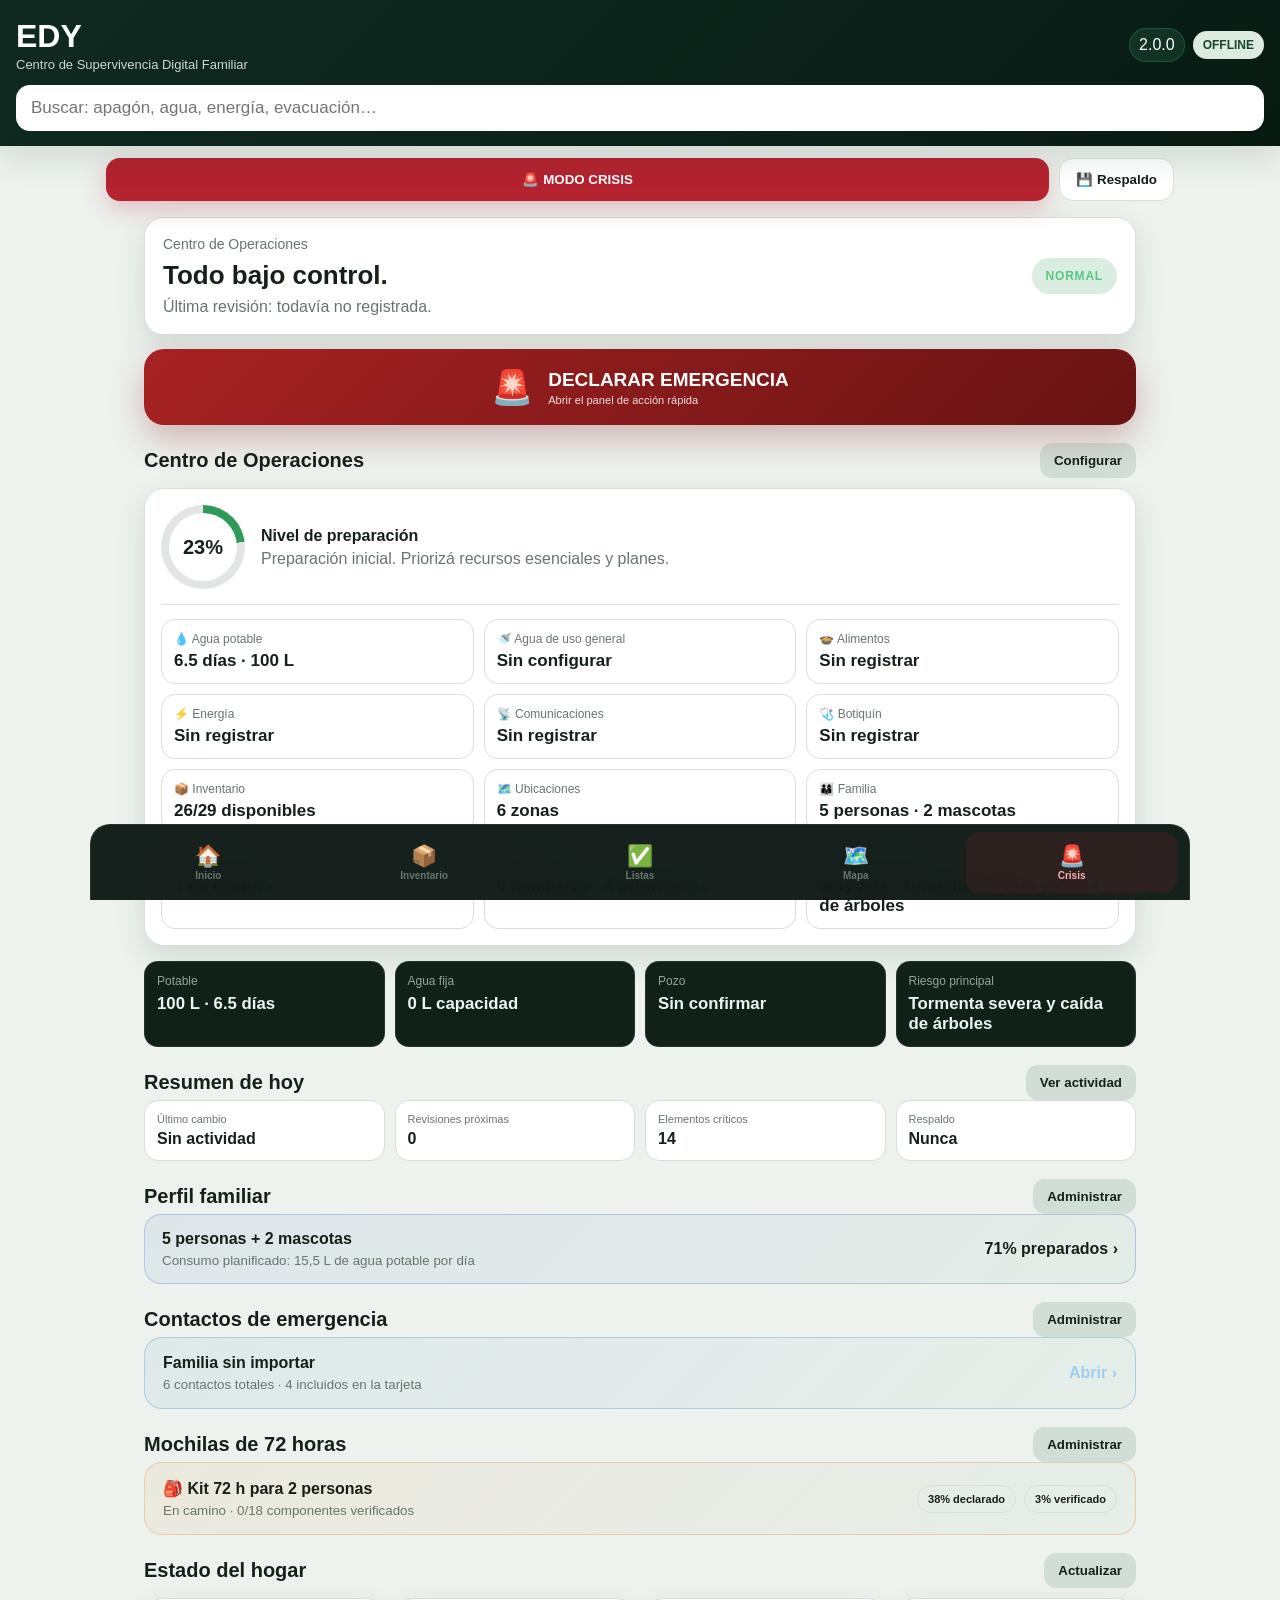
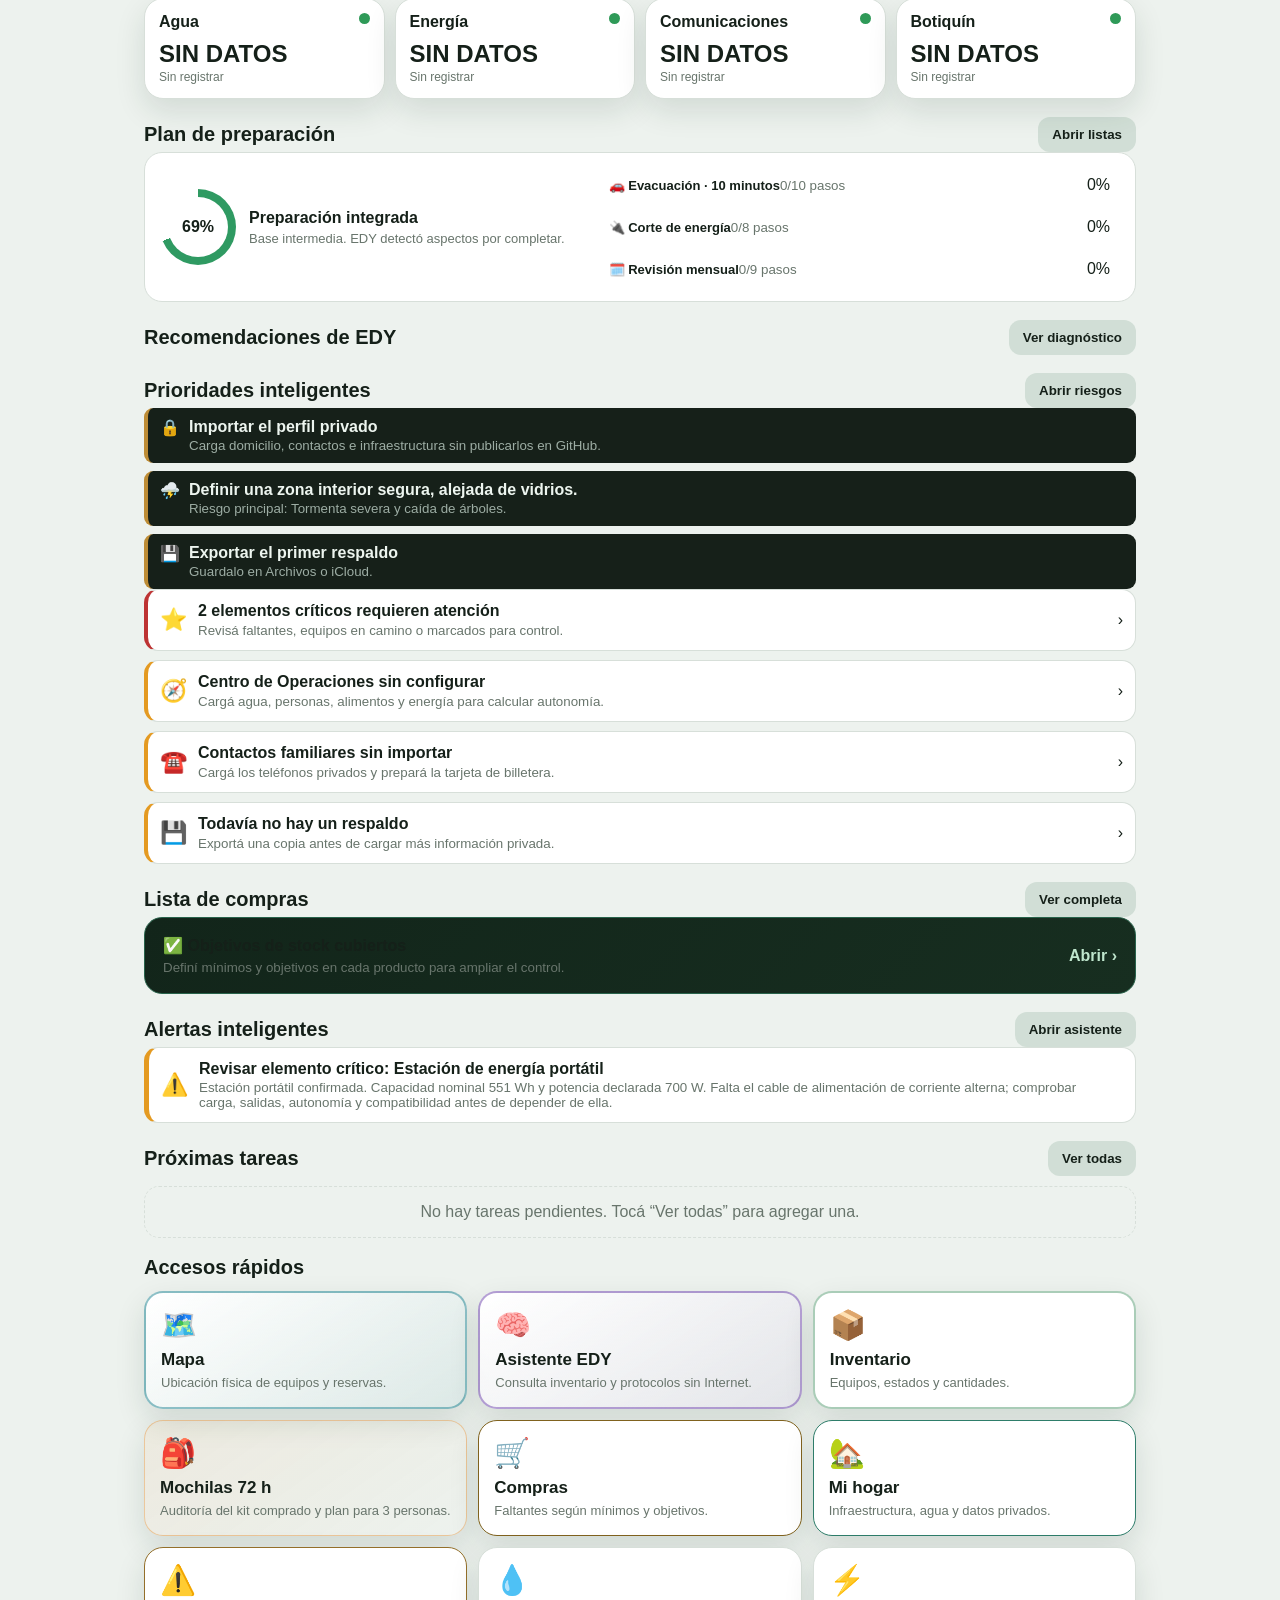
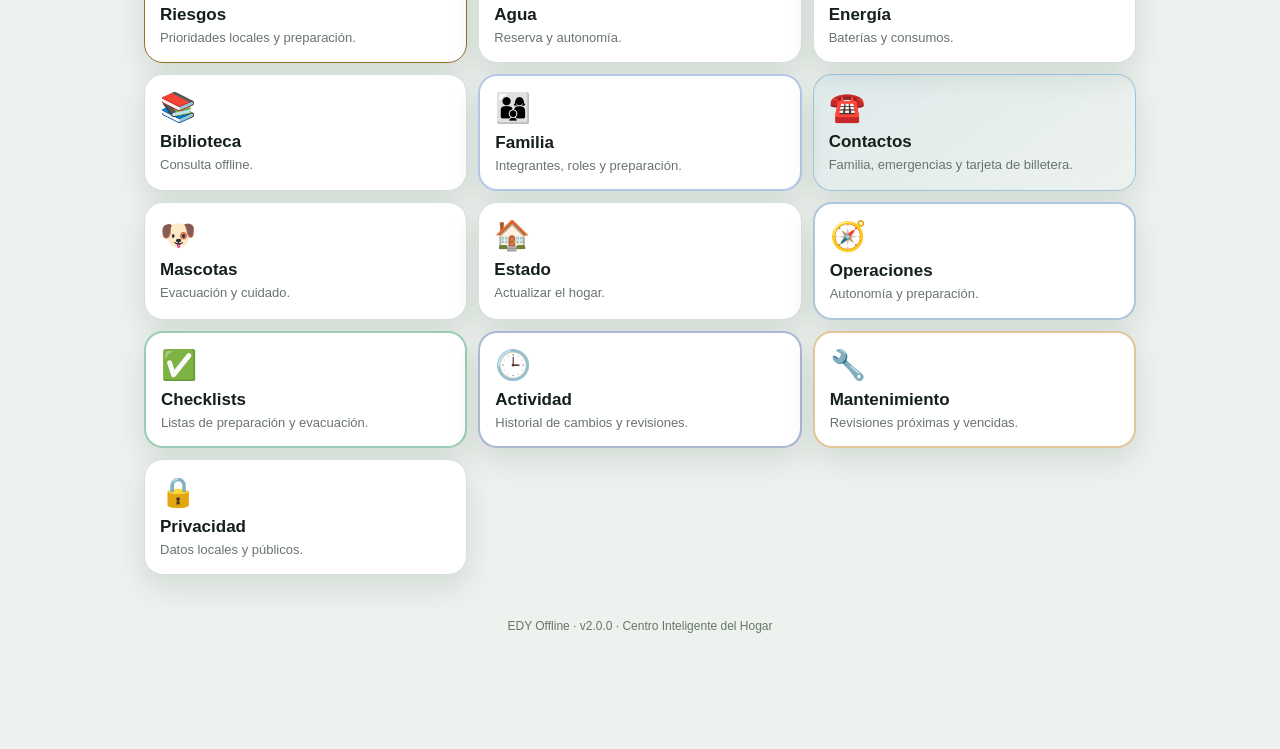
==== commit c369701d: "Add files via upload" ====
--- a/index.html
+++ b/index.html
@@ -7,13 +7,13 @@
   <title>EDY Offline</title>
   <link rel="manifest" href="manifest.webmanifest">
   <link rel="icon" href="icon.svg" type="image/svg+xml">
-  <link rel="stylesheet" href="styles.css?v=1.6.0">
+  <link rel="stylesheet" href="styles.css?v=2.0.0">
 </head>
 <body>
 <header>
   <div class="brand">
     <div><h1>EDY</h1><p>Centro de Supervivencia Digital Familiar</p></div>
-    <div class="headerActions"><button class="versionBadge versionButton" onclick="openSection('actualizaciones')" title="Centro de actualizaciones">1.6.0</button><div class="pill">OFFLINE</div></div>
+    <div class="headerActions"><button class="versionBadge versionButton" onclick="openSection('actualizaciones')" title="Centro de actualizaciones">2.0.0</button><div class="pill">OFFLINE</div></div>
   </div>
   <input id="search" placeholder="Buscar: apagón, agua, energía, evacuación…">
 </header>
@@ -57,7 +57,8 @@
       </div>
     </div>
     <div class="operationsGrid">
-      <div class="operationMetric"><span>💧 Agua</span><strong id="opWater">Sin registrar</strong></div>
+      <div class="operationMetric"><span>💧 Agua potable</span><strong id="opWater">Sin registrar</strong></div>
+      <div class="operationMetric"><span>🚿 Agua de uso general</span><strong id="opWaterGeneral">Sin configurar</strong></div>
       <div class="operationMetric"><span>🍲 Alimentos</span><strong id="opFood">Sin registrar</strong></div>
       <div class="operationMetric"><span>⚡ Energía</span><strong id="opEnergy">Sin registrar</strong></div>
       <div class="operationMetric"><span>📡 Comunicaciones</span><strong id="opComms">Sin registrar</strong></div>
@@ -66,6 +67,8 @@
       <div class="operationMetric"><span>🗺️ Ubicaciones</span><strong id="opZones">0 zonas</strong></div>
       <div class="operationMetric"><span>👨‍👩‍👦 Familia</span><strong id="opFamily">Sin configurar</strong></div>
       <div class="operationMetric"><span>🎒 Mochilas 72 h</span><strong id="opKits">Sin registrar</strong></div>
+      <div class="operationMetric"><span>☎️ Contactos</span><strong id="opContacts">Sin configurar</strong></div>
+      <div class="operationMetric"><span>⚠️ Riesgo principal</span><strong id="opRisk">Sin evaluar</strong></div>
     </div>
   </div>
 
@@ -79,6 +82,8 @@
   </div>
   <div class="titleRow"><h2>Perfil familiar</h2><button class="back" onclick="openSection('familia')">Administrar</button></div>
   <div id="familyHomeSummary" class="familyHomeSummary"></div>
+  <div class="titleRow"><h2>Contactos de emergencia</h2><button class="back" onclick="openSection('contactos')">Administrar</button></div>
+  <div id="contactsHomeSummary" class="contactsHomeSummary"></div>
   <div class="titleRow"><h2>Mochilas de 72 horas</h2><button class="back" onclick="openSection('kits72')">Administrar</button></div>
   <div id="kitsHomeSummary" class="kitsHomeSummary"></div>
   <div class="titleRow"><h2>Estado del hogar</h2><button class="back" onclick="openSection('estado')">Actualizar</button></div>
@@ -114,10 +119,13 @@
     <div class="card inventoryFeatured" onclick="openSection('inventario')"><div class="icon">📦</div><h3>Inventario</h3><p>Equipos, estados y cantidades.</p></div>
     <div class="card kitsFeatured" onclick="openSection('kits72')"><div class="icon">🎒</div><h3>Mochilas 72 h</h3><p>Auditoría del kit comprado y plan para 3 personas.</p></div>
     <div class="card shoppingFeatured" onclick="openSection('compras')"><div class="icon">🛒</div><h3>Compras</h3><p>Faltantes según mínimos y objetivos.</p></div>
+    <div class="card householdFeatured" onclick="openSection('hogar')"><div class="icon">🏡</div><h3>Mi hogar</h3><p>Infraestructura, agua y datos privados.</p></div>
+    <div class="card riskFeatured" onclick="openSection('riesgos')"><div class="icon">⚠️</div><h3>Riesgos</h3><p>Prioridades locales y preparación.</p></div>
     <div class="card" onclick="openSection('agua')"><div class="icon">💧</div><h3>Agua</h3><p>Reserva y autonomía.</p></div>
     <div class="card" onclick="openSection('energia')"><div class="icon">⚡</div><h3>Energía</h3><p>Baterías y consumos.</p></div>
     <div class="card" onclick="openSection('biblioteca')"><div class="icon">📚</div><h3>Biblioteca</h3><p>Consulta offline.</p></div>
     <div class="card familyFeatured" onclick="openSection('familia')"><div class="icon">👨‍👩‍👦</div><h3>Familia</h3><p>Integrantes, roles y preparación.</p></div>
+    <div class="card contactsFeatured" onclick="openSection('contactos')"><div class="icon">☎️</div><h3>Contactos</h3><p>Familia, emergencias y tarjeta de billetera.</p></div>
     <div class="card" onclick="openSection('mascotas')"><div class="icon">🐶</div><h3>Mascotas</h3><p>Evacuación y cuidado.</p></div>
     <div class="card" onclick="openSection('estado')"><div class="icon">🏠</div><h3>Estado</h3><p>Actualizar el hogar.</p></div>
     <div class="card operationsFeatured" onclick="openSection('operaciones')"><div class="icon">🧭</div><h3>Operaciones</h3><p>Autonomía y preparación.</p></div>
@@ -141,6 +149,9 @@
     <button class="emergencyOption" onclick="activateEmergency('evacuation')"><span>🚗</span><strong>Evacuar</strong></button>
     <button class="emergencyOption" onclick="activateEmergency('injury')"><span>🩹</span><strong>Hay un herido</strong></button>
     <button class="emergencyOption" onclick="activateEmergency('storm')"><span>⛈️</span><strong>Tormenta fuerte</strong></button>
+    <button class="emergencyOption" onclick="activateEmergency('flood')"><span>🌊</span><strong>Anegamiento</strong></button>
+    <button class="emergencyOption" onclick="activateEmergency('fire')"><span>🔥</span><strong>Incendio</strong></button>
+    <button class="emergencyOption" onclick="activateEmergency('heat')"><span>🌡️</span><strong>Calor extremo</strong></button>
     <button class="emergencyOption" onclick="openSection('biblioteca')"><span>📚</span><strong>Consultar manual</strong></button>
   </div>
 </section>
@@ -219,7 +230,7 @@
     <p>Exportá todos los datos locales de EDY a un archivo JSON. Ese archivo puede guardarse en Archivos, iCloud Drive o una memoria externa.</p>
   </div>
   <div class="backupGrid">
-    <button class="backupCard" onclick="exportEDYBackup()"><span>⬇️</span><strong>Exportar respaldo</strong><small>Descarga un archivo con inventario, zonas, tareas, operaciones e historial.</small></button>
+    <button class="backupCard" onclick="exportEDYBackup()"><span>⬇️</span><strong>Exportar respaldo</strong><small>Descarga inventario, perfil del hogar, agua, riesgos, contactos privados, familia, zonas, tareas, operaciones e historial.</small></button>
     <label class="backupCard"><span>⬆️</span><strong>Importar respaldo</strong><small>Restaurar EDY desde un archivo previamente exportado.</small><input id="backupFileInput" type="file" accept=".json,application/json" onchange="importEDYBackup(event)"></label>
   </div>
   <div class="backupStatus">
@@ -239,7 +250,8 @@
     <p>Elegí una situación para abrir el protocolo inmediato.</p>
   </div>
   <div class="crisisMetrics">
-    <div><span>💧 Agua</span><strong id="crisisWater">0 L</strong><small id="crisisWaterDays">0 días</small></div>
+    <div><span>💧 Potable</span><strong id="crisisWater">0 L</strong><small id="crisisWaterDays">0 días</small></div>
+    <div><span>🚿 Uso general</span><strong id="crisisGeneralWater">Sin registrar</strong><small id="crisisWaterSource">Fuente sin configurar</small></div>
     <div><span>👨‍👩‍👦 Grupo</span><strong id="crisisFamily">Sin configurar</strong></div>
     <div><span>🛒 Compras</span><strong id="crisisShopping">0</strong></div>
     <div><span>⭐ Críticos faltantes</span><strong id="crisisMissing">0</strong></div>
@@ -251,10 +263,15 @@
     <button onclick="activateEmergency('evacuation')">🚗<strong>Evacuación</strong></button>
     <button onclick="activateEmergency('injury')">🩹<strong>Persona herida</strong></button>
     <button onclick="activateEmergency('storm')">⛈️<strong>Tormenta fuerte</strong></button>
+    <button onclick="activateEmergency('flood')">🌊<strong>Anegamiento</strong></button>
+    <button onclick="activateEmergency('fire')">🔥<strong>Incendio</strong></button>
+    <button onclick="activateEmergency('heat')">🌡️<strong>Calor extremo</strong></button>
     <button onclick="openSection('mapa')">🗺️<strong>Mapa</strong></button>
+    <button onclick="openSection('contactos')">☎️<strong>Contactos</strong></button>
     <button onclick="openCriticalInventory()">⭐<strong>Inventario crítico</strong></button>
     <button onclick="openChecklist('evacuation-10')">✅<strong>Checklist de salida</strong></button><button onclick="openSection('asistente')">🧠<strong>Asistente EDY</strong></button>
   </div>
+  <div class="crisisEssentials"><h3>Contactos prioritarios</h3><div id="crisisContacts"></div></div>
   <div class="crisisEssentials">
     <h3>Elementos críticos disponibles</h3>
     <div id="crisisCriticalList"></div>
@@ -322,6 +339,8 @@
       <button onclick="assistantAsk('¿Dónde está la estación de energía?')">Estación de energía</button>
       <button onclick="assistantAsk('¿Qué hago ante un corte de energía?')">Corte de energía</button>
       <button onclick="assistantAsk('¿Qué necesito para evacuar?')">Evacuación</button>
+      <button onclick="assistantAsk('¿Cuánta agua fija tengo?')">Cisterna y tanques</button>
+      <button onclick="assistantAsk('¿Cuál es mi riesgo principal?')">Riesgo principal</button>
     </div>
   </div>
 
@@ -339,7 +358,7 @@
   <div id="assistantAlerts"></div>
 
   <div class="assistantDisclaimer">
-    EDY v1.6 usa reglas, búsqueda local, perfil familiar, inventario, biblioteca y planificación de mochilas de 72 horas. No reemplaza a los servicios de emergencia, profesionales médicos ni instrucciones oficiales.
+    EDY 2.0 analiza datos locales del hogar, riesgos, agua, inventario, contactos, familia, biblioteca y mochilas de 72 horas. No reemplaza a los servicios de emergencia, profesionales médicos ni instrucciones oficiales.
   </div>
 </section>
 
@@ -425,8 +444,8 @@
     <div class="field"><label>Marca</label><input id="newItemBrand" placeholder="Ej.: Tío João"></div>
     <div class="field"><label>Categoría</label><select id="newItemCategory">
       <option>Despensa</option><option>Agua</option><option>Energía</option><option>Limpieza</option><option>Higiene</option>
-      <option>Botiquín</option><option>Comunicaciones</option><option>Herramientas</option>
-      <option>Mochilas</option><option>Mascotas</option><option>Vehículos</option><option>Documentación</option><option>Otros</option>
+      <option>Botiquín</option><option>Comunicaciones</option><option>Herramientas</option><option>Fuego</option>
+      <option>Kits de emergencia</option><option>Orientación y señalización</option><option>Infraestructura</option><option>Mochilas</option><option>Mascotas</option><option>Vehículos</option><option>Documentación</option><option>Otros</option>
     </select></div>
     <div class="field"><label>Estado</label><select id="newItemStatus">
       <option value="available">Disponible</option><option value="incoming">En camino</option>
@@ -454,6 +473,50 @@
   <div class="actions"><button class="action" onclick="addInventoryItem()">Guardar producto</button></div>
 </section>
 
+
+<section id="contactos" class="section searchable">
+  <button class="back" onclick="home()">← Inicio</button>
+  <div class="sectionHeader"><div><h2>☎️ Contactos de Emergencia</h2><p>Familia, servicios públicos y salud. Los teléfonos privados quedan solamente en este dispositivo.</p></div><button class="action" onclick="openContact()">Agregar contacto</button></div>
+  <div class="contactSummaryGrid">
+    <div class="summaryCard"><strong id="contactsTotal">0</strong><span>Total</span></div>
+    <div class="summaryCard available"><strong id="contactsFamily">0</strong><span>Familia</span></div>
+    <div class="summaryCard critical"><strong id="contactsPublic">0</strong><span>Emergencias</span></div>
+    <div class="summaryCard incoming"><strong id="contactsWallet">0</strong><span>En tarjeta</span></div>
+  </div>
+  <div class="panel privacyUpgrade"><strong>Privacidad:</strong> los teléfonos familiares no están incluidos en los archivos públicos de GitHub. Importalos con el archivo privado y mantenelo fuera del repositorio.</div>
+  <div class="contactTools">
+    <label class="action fileAction">Importar contactos privados<input type="file" accept=".json,application/json" onchange="importContactsFile(event)"></label>
+    <button class="action secondary" onclick="exportContacts()">Exportar contactos</button>
+    <button class="action secondary" onclick="printWalletCard()">🪪 Imprimir tarjeta de billetera</button>
+  </div>
+  <div class="manualToolbar">
+    <div class="field"><label>Buscar</label><input id="contactsSearch" placeholder="Nombre, apodo o teléfono" oninput="renderContacts()"></div>
+    <div class="field"><label>Tipo</label><select id="contactsCategory" onchange="renderContacts()"><option value="">Todos</option><option value="family">Familia</option><option value="public">Emergencias públicas</option><option value="health">Salud</option><option value="support">Apoyo y servicios</option></select></div>
+  </div>
+  <div id="contactsList" class="contactsList"></div>
+</section>
+
+<section id="contactEdit" class="section">
+  <button class="back" onclick="openSection('contactos')">← Contactos</button>
+  <h2 id="contactEditTitle">Agregar contacto</h2>
+  <input id="contactId" type="hidden">
+  <div class="formGrid">
+    <div class="field"><label>Nombre completo</label><input id="contactName" placeholder="Nombre y apellido"></div>
+    <div class="field"><label>Apodo o nombre corto</label><input id="contactAlias" placeholder="Ej.: Chuchi"></div>
+    <div class="field"><label>Vínculo o función</label><input id="contactRelation" placeholder="Ej.: esposa, hijo, hospital"></div>
+    <div class="field"><label>Tipo</label><select id="contactCategory"><option value="family">Familia</option><option value="public">Emergencia pública</option><option value="health">Salud</option><option value="support">Apoyo y servicios</option></select></div>
+    <div class="field"><label>Número para marcar</label><input id="contactPhone" inputmode="tel" placeholder="+5493757…"></div>
+    <div class="field"><label>Número visible</label><input id="contactDisplayPhone" inputmode="tel" placeholder="+54 9 3757 …"></div>
+    <div class="field"><label>Dirección</label><input id="contactAddress" placeholder="Opcional"></div>
+    <div class="field"><label>Prioridad</label><input id="contactPriority" type="number" min="1" max="99" value="5"><small>1 aparece primero.</small></div>
+    <div class="field checkField"><label><input id="contactWhatsapp" type="checkbox" checked> Tiene WhatsApp</label></div>
+    <div class="field checkField"><label><input id="contactCanCall" type="checkbox" checked> Se puede llamar</label></div>
+    <div class="field checkField"><label><input id="contactWallet" type="checkbox" checked> Incluir en tarjeta</label></div>
+    <div class="field wide"><label>Observaciones privadas</label><textarea id="contactNotes" placeholder="Ej.: no puede atender llamadas; usar WhatsApp"></textarea></div>
+  </div>
+  <div class="actions"><button class="action" onclick="saveContact()">Guardar contacto</button><button id="deleteContactButton" class="action secondary" onclick="deleteContact()" hidden>Eliminar</button></div>
+</section>
+
 <section id="familia" class="section searchable">
   <button class="back" onclick="home()">← Inicio</button>
   <div class="sectionHeader"><div><h2>👨‍👩‍👦 Perfil Familiar</h2><p>Integrantes, mascotas, roles y necesidades básicas. Todo se guarda solamente en este dispositivo.</p></div><button class="action" onclick="openFamilyMember()">Agregar integrante</button></div>
@@ -490,7 +553,7 @@
   <button class="back" onclick="home()">← Inicio</button>
   <h2>🔄 Centro de actualizaciones</h2>
   <div class="updateStatusCard">
-    <div><span>Versión instalada</span><strong id="installedVersion">1.6.0</strong></div>
+    <div><span>Versión instalada</span><strong id="installedVersion">2.0.0</strong></div>
     <div><span>Versión disponible</span><strong id="availableVersion">Comprobar</strong></div>
     <div><span>Modo offline</span><strong id="offlineCacheStatus">Verificando…</strong></div>
   </div>
@@ -514,12 +577,73 @@
   <div class="actions"><button class="action" onclick="saveStatus()">Guardar estado</button><button class="action secondary" onclick="clearStatus()">Borrar datos locales</button></div>
 </section>
 
+
+<section id="hogar" class="section searchable">
+  <button class="back" onclick="home()">← Inicio</button>
+  <div class="sectionHeader"><div><h2>🏡 Mi hogar</h2><p>Datos privados, infraestructura y capacidad de respuesta. Nada de esta ficha se publica en GitHub.</p></div><span class="localBadge">SOLO LOCAL</span></div>
+  <div class="householdHero">
+    <div><span>Ubicación</span><strong id="householdLocationSummary">Sin importar</strong><small id="householdTypeSummary">Perfil privado pendiente</small></div>
+    <div><span>Capacidad hídrica instalada</span><strong id="householdWaterCapacity">0 L</strong><small id="householdWaterCurrent">Volumen actual sin registrar</small></div>
+    <div><span>Fuente de reposición</span><strong id="householdWellSummary">Sin configurar</strong><small id="householdPumpSummary">Dependencia energética pendiente</small></div>
+  </div>
+  <div class="privateImportPanel">
+    <div><strong>Importar perfil privado de EDY</strong><p>Puede incluir domicilio, contactos familiares, infraestructura de agua y perfil de riesgos. Guardalo en Archivos o iCloud; no lo subas al repositorio.</p></div>
+    <label class="action fileAction">Importar archivo privado<input id="privateProfileInput" type="file" accept=".json,application/json" onchange="importPrivateProfile(event)"></label>
+    <button class="action secondary" onclick="exportPrivateProfile()">Exportar perfil privado</button>
+  </div>
+  <div class="formGrid">
+    <div class="field wide"><label>Dirección o referencia privada</label><input id="householdAddress" placeholder="Se guarda solamente en este dispositivo"></div>
+    <div class="field"><label>Localidad</label><input id="householdCity" placeholder="Ej.: Puerto Iguazú"></div>
+    <div class="field"><label>Provincia / país</label><input id="householdRegion" placeholder="Ej.: Misiones, Argentina"></div>
+    <div class="field"><label>Tipo de inmueble</label><input id="householdType" placeholder="Ej.: vivienda urbana"></div>
+    <div class="field"><label>¿El sistema de agua abastece otras unidades?</label><select id="householdSharedWater"><option value="unknown">Sin confirmar</option><option value="yes">Sí</option><option value="no">No</option></select></div>
+    <div class="field"><label>Agua reservada exclusivamente para la familia (L)</label><input id="householdFamilyReservedWater" type="number" min="0" step="1" placeholder="Opcional"></div>
+    <div class="field checkField"><label><input id="householdWalletAddress" type="checkbox"> Incluir dirección completa en la tarjeta de billetera</label></div>
+    <div class="field wide"><label>Observaciones privadas</label><textarea id="householdNotes" placeholder="Accesos, vecinos, alquileres, particularidades del inmueble…"></textarea></div>
+  </div>
+  <div class="actions"><button class="action" onclick="saveHouseholdProfile()">Guardar perfil del hogar</button></div>
+
+  <div class="titleRow"><h2>Sistema de agua fija</h2><button class="back" onclick="openSection('agua')">Abrir módulo de agua</button></div>
+  <div class="formGrid">
+    <div class="field"><label>Capacidad de cisterna (L)</label><input id="waterCisternCapacity" type="number" min="0" step="1"></div>
+    <div class="field"><label>Volumen actual en cisterna (L)</label><input id="waterCisternCurrent" type="number" min="0" step="1" placeholder="Dejar vacío si no se midió"></div>
+    <div class="field"><label>Cantidad de tanques</label><input id="waterTankCount" type="number" min="0" step="1"></div>
+    <div class="field"><label>Capacidad por tanque (L)</label><input id="waterTankCapacity" type="number" min="0" step="1"></div>
+    <div class="field"><label>Volumen actual total en tanques (L)</label><input id="waterTanksCurrent" type="number" min="0" step="1" placeholder="Dejar vacío si no se midió"></div>
+    <div class="field"><label>Pozo propio</label><select id="waterWellAvailable"><option value="unknown">Sin confirmar</option><option value="yes">Disponible</option><option value="no">No disponible</option></select></div>
+    <div class="field"><label>Tipo de bombeo</label><select id="waterPumpType"><option value="unknown">Sin registrar</option><option value="electric">Eléctrico</option><option value="manual">Manual</option><option value="mixed">Eléctrico + alternativa</option></select></div>
+    <div class="field"><label>¿La bomba funciona con energía de respaldo?</label><select id="waterPumpBackup"><option value="unknown">Pendiente de comprobar</option><option value="yes">Sí</option><option value="no">No</option></select></div>
+    <div class="field"><label>Consumo diario de agua de uso general (L/día)</label><input id="waterTechnicalDailyUse" type="number" min="0" step="1" placeholder="Para calcular autonomía"></div>
+    <div class="field wide"><label>Notas del sistema</label><textarea id="waterSystemNotes" placeholder="Bomba, llaves de paso, mantenimiento, calidad, distribución…"></textarea></div>
+  </div>
+  <div class="actions"><button class="action" onclick="saveWaterSystem()">Guardar sistema de agua</button></div>
+</section>
+
+<section id="riesgos" class="section searchable">
+  <button class="back" onclick="home()">← Inicio</button>
+  <div class="sectionHeader"><div><h2>⚠️ Perfil de riesgos</h2><p>Prioriza escenarios relevantes para la vivienda. Es una herramienta organizativa, no un mapa oficial de amenazas.</p></div><button class="action" onclick="resetRiskProfile()">Restaurar perfil inicial</button></div>
+  <div class="riskHero">
+    <div><span>Riesgo principal pendiente</span><strong id="riskTopName">Sin evaluar</strong><small id="riskTopReason">Importá o configurá el perfil local.</small></div>
+    <div><span>Cobertura general</span><strong id="riskCoverageScore">0%</strong><small>Según acciones marcadas y recursos registrados</small></div>
+    <div><span>Prioridades abiertas</span><strong id="riskOpenActions">0</strong><small>Acciones preventivas pendientes</small></div>
+  </div>
+  <div class="riskLegend"><span class="riskVeryHigh">Muy alta</span><span class="riskHigh">Alta</span><span class="riskMedium">Media</span><span class="riskLow">Baja / no prioritaria</span></div>
+  <div id="riskCards" class="riskCards"></div>
+  <div class="panel amber"><strong>Criterio:</strong> EDY combina la prioridad del escenario con la preparación registrada. Tsunami, actividad volcánica y terremoto destructivo quedan como baja o no prioritaria para este perfil, pero pueden editarse.</div>
+</section>
+
+<section id="riskDetail" class="section">
+  <button class="back" onclick="openSection('riesgos')">← Riesgos</button>
+  <div id="riskDetailContent"></div>
+</section>
+
 <section id="agua" class="section searchable">
   <button class="back" onclick="home()">← Inicio</button>
-  <div class="sectionHeader"><div><h2>💧 Reserva de agua</h2><p>El total se obtiene automáticamente del inventario y el consumo del perfil familiar.</p></div><button class="back" onclick="openItem('starter-agua-manantial-de-oro-20l')">Ver producto</button></div>
-  <div class="waterInventoryHero">
-    <div><span>Agua potable registrada</span><strong id="waterInventoryLiters">0 L</strong><small id="waterInventoryPackages">Sin bidones registrados</small></div>
-    <div><span>Autonomía familiar</span><strong id="waterInventoryDays">—</strong><small id="waterFamilyDaily">Perfil familiar sin configurar</small></div>
+  <div class="sectionHeader"><div><h2>💧 Sistema de agua</h2><p>EDY separa el agua potable de la capacidad fija para higiene, limpieza y otros usos.</p></div><button class="back" onclick="openSection('hogar')">Configurar infraestructura</button></div>
+  <div class="waterV2Grid">
+    <article class="waterV2Card potable"><span>Agua potable</span><strong id="waterInventoryLiters">0 L</strong><small id="waterInventoryPackages">Sin bidones registrados</small><b id="waterInventoryDays">—</b><em>autonomía para beber y cocinar</em></article>
+    <article class="waterV2Card technical"><span>Capacidad de uso general</span><strong id="waterTechnicalCapacity">0 L</strong><small id="waterTechnicalCurrent">Volumen actual sin medir</small><b id="waterTechnicalDays">—</b><em>autonomía sanitaria si se configura consumo</em></article>
+    <article class="waterV2Card source"><span>Reposición</span><strong id="waterWellStatus">Sin configurar</strong><small id="waterPumpStatus">Bomba sin registrar</small><b id="waterResilienceStatus">PENDIENTE</b><em>resiliencia del sistema</em></article>
   </div>
   <div class="waterQuickActions">
     <button class="action" onclick="adjustWaterInventory(20)">➕ 1 bidón · 20 L</button>
@@ -527,18 +651,18 @@
     <button class="action secondary" onclick="adjustWaterInventory(-5)">Consumir 5 L</button>
     <button class="action secondary" onclick="consumeWaterCustom()">Otra cantidad</button>
   </div>
+  <div class="waterV2Summary" id="waterSystemSummary"></div>
   <div class="calculator">
     <div class="formGrid">
-      <div class="field"><label>Litros disponibles</label><input id="waterLiters" type="number" min="0" step="1" placeholder="180"><small id="waterInventorySource">Sincronizado con el inventario cuando hay agua cargada.</small></div>
+      <div class="field"><label>Litros potables disponibles</label><input id="waterLiters" type="number" min="0" step="1" placeholder="100"><small id="waterInventorySource">Sincronizado con el inventario.</small></div>
       <div class="field"><label>Personas</label><input id="waterPeople" type="number" min="1" step="1" value="5"></div>
-      <div class="field"><label>Litros por persona por día</label><input id="waterPerPerson" type="number" min="0.5" step="0.25" value="3"></div>
-    </div>
-    <div class="actions"><button class="action" onclick="calculateWater()">Calcular manualmente</button><button class="action secondary" onclick="syncWaterCalculatorFromInventory()">Usar inventario</button><button class="action secondary" onclick="openSection('familia')">Editar perfil familiar</button></div>
-    <div id="waterResult" class="resultBox">La reserva se actualizará al cargar el inventario.</div>
-  </div>
-  <div class="panel amber"><strong>Importante:</strong> el cálculo es orientativo. El calor, la actividad física, la preparación de alimentos, la higiene y las necesidades individuales pueden aumentar el consumo.</div>
-</section>
-
+      <div class="field"><label>Litros potables por persona por día</label><input id="waterPerPerson" type="number" min="0.5" step="0.25" value="3"></div>
+    </div>
+    <div class="actions"><button class="action" onclick="calculateWater()">Calcular potable</button><button class="action secondary" onclick="syncWaterCalculatorFromInventory()">Usar inventario</button><button class="action secondary" onclick="openSection('familia')">Editar familia</button></div>
+    <div id="waterResult" class="resultBox">La reserva potable se actualizará con el inventario.</div>
+  </div>
+  <div class="panel amber"><strong>Importante:</strong> 13.000 litros de capacidad no significan 13.000 litros disponibles en todo momento. Registrá el nivel actual y la parte que efectivamente corresponde a la familia, especialmente si el sistema abastece otras unidades.</div>
+</section>
 
 <section id="kits72" class="section searchable">
   <button class="back" onclick="home()">← Inicio</button>
@@ -648,11 +772,12 @@
   <button class="navCrisis" onclick="enterCrisisMode()"><span>🚨</span><small>Crisis</small></button>
 </nav>
 
-<footer>EDY Offline · v1.6.0 · Mochilas de 72 horas</footer>
-<script src="storage.js?v=1.6.0"></script>
-<script src="calculator.js?v=1.6.0"></script>
-<script src="media.js?v=1.6.0"></script>
-<script src="app.js?v=1.6.0"></script>
-<script src="kits.js?v=1.6.0"></script>
+<footer>EDY Offline · v2.0.0 · Centro Inteligente del Hogar</footer>
+<script src="storage.js?v=2.0.0"></script>
+<script src="calculator.js?v=2.0.0"></script>
+<script src="media.js?v=2.0.0"></script>
+<script src="app.js?v=2.0.0"></script>
+<script src="kits.js?v=2.0.0"></script>
+<script src="v2.js?v=2.0.0"></script>
 </body>
 </html>
--- a/styles.css
+++ b/styles.css
@@ -300,3 +300,22 @@
 .kitPlanHero{display:flex;align-items:center;justify-content:space-between;gap:18px;margin:12px 0 16px}.dualScore{display:grid;grid-template-columns:repeat(2,minmax(110px,1fr));gap:8px}.dualScore>div{text-align:center;padding:14px;border:1px solid var(--line);border-radius:16px}.dualScore b,.dualScore span{display:block}.dualScore b{font-size:25px}.dualScore span{font-size:10px;color:var(--muted);margin-top:3px}.waterSplitNotice{display:grid;grid-template-columns:repeat(2,minmax(0,1fr));gap:10px;margin-bottom:12px}.waterSplitNotice>div{padding:14px;border:1px solid rgba(65,155,211,.3);border-radius:16px;background:rgba(65,155,211,.06)}.waterSplitNotice strong,.waterSplitNotice span{display:block}.waterSplitNotice span{color:var(--muted);margin-top:5px}.kitCategory{margin-top:22px}.kitPlanList{display:grid;gap:8px}.kitPlanRow{display:grid;grid-template-columns:minmax(0,1fr) 250px 150px;gap:14px;align-items:center;padding:13px 14px;border:1px solid var(--line);border-radius:16px;background:rgba(255,255,255,.02)}.kitPlanRow.ready{border-color:rgba(47,154,88,.35)}.kitPlanRow.partial{border-color:rgba(228,154,33,.34)}.kitPlanTitle{display:flex;gap:8px}.kitPlanTitle strong,.kitPlanTitle small{display:block}.kitPlanTitle small{color:var(--muted);margin-top:4px}.kitPlanMain p{margin:7px 0 0;color:var(--muted);font-size:11px;line-height:1.4}.kitPlanNumbers{display:grid;grid-template-columns:repeat(3,minmax(0,1fr));gap:5px}.kitPlanNumbers span{padding:7px 6px;border-radius:10px;background:rgba(255,255,255,.035);font-size:10px;text-align:center}.kitPlanNumbers b{display:block;font-size:14px}.kitPlanNumbers .ready{color:#55c87d}.kitPlanNumbers .partial{color:#e8a437}.kitPlanNumbers .missing{color:#ef7171}.kitManualAdjust{display:grid;grid-template-columns:34px 1fr 34px;gap:5px;align-items:center}.kitManualAdjust button{height:34px;border:1px solid var(--line);border-radius:10px;background:var(--card);color:inherit;font-weight:900}.kitManualAdjust input{min-width:0;text-align:center;padding:8px;border:1px solid var(--line);border-radius:10px;background:rgba(255,255,255,.03);color:inherit}.kitManualAdjust small{grid-column:1/-1;text-align:center;color:var(--muted);font-size:9px}
 @media(max-width:900px){.kitStats,.kitModuleCards{grid-template-columns:1fr 1fr}.kitPlanRow{grid-template-columns:1fr}.kitManualAdjust{max-width:220px}.kitDetailHero{grid-template-columns:1fr}.kitDetailHero>img{max-height:240px}.kitPlanHero{display:block}.dualScore{margin-top:12px}}
 @media(max-width:600px){.kitStats,.kitModuleCards,.waterSplitNotice{grid-template-columns:1fr}.kitModuleCard{grid-template-columns:90px 1fr auto}.kitsHomeCard{display:block}.kitsHomeScores{justify-content:flex-start;margin-top:10px}.kitAuditRow{grid-template-columns:auto 1fr}.kitAuditRow>span{grid-column:2;text-align:left}.kitPlanNumbers{grid-template-columns:repeat(3,1fr)}}
+
+
+/* EDY v1.6.1 · Contactos de emergencia y tarjeta de billetera */
+.contactsFeatured{border-color:rgba(72,151,205,.46)!important;background:linear-gradient(145deg,rgba(72,151,205,.08),rgba(255,255,255,.02))!important}
+.contactsHomeSummary{margin-bottom:18px}.contactsHomeCard{display:flex;justify-content:space-between;align-items:center;gap:16px;padding:16px 18px;border:1px solid rgba(72,151,205,.35);border-radius:18px;background:linear-gradient(135deg,rgba(72,151,205,.09),rgba(47,154,98,.04));cursor:pointer}.contactsHomeCard strong,.contactsHomeCard small{display:block}.contactsHomeCard small{color:var(--muted);margin-top:5px}.contactsHomeCard>span{font-weight:850;color:#9dcdf0;white-space:nowrap}
+.contactSummaryGrid{display:grid;grid-template-columns:repeat(4,minmax(0,1fr));gap:10px;margin:16px 0}.contactTools{display:flex;gap:9px;flex-wrap:wrap;margin:14px 0}.contactsList{display:grid;grid-template-columns:repeat(2,minmax(0,1fr));gap:12px;margin-top:15px}.contactCard{border:1px solid var(--line);border-radius:18px;background:var(--panel);padding:14px}.contactCard.private{border-color:rgba(72,151,205,.32)}.contactMain{width:100%;display:grid;grid-template-columns:auto 1fr;gap:12px;align-items:center;text-align:left;background:transparent;color:inherit;border:0;padding:0;cursor:pointer}.contactAvatar{width:48px;height:48px;display:grid;place-items:center;border-radius:15px;background:rgba(72,151,205,.1);font-size:23px}.contactMain strong,.contactMain small,.contactMain b{display:block}.contactMain small{color:var(--muted);margin-top:3px}.contactMain b{margin-top:7px;font-size:16px}.contactActions{display:flex;gap:7px;flex-wrap:wrap;margin-top:13px}.contactActions button{border:1px solid var(--line);border-radius:11px;background:rgba(255,255,255,.03);color:inherit;padding:8px 10px;font-weight:800}.crisisContactGrid{display:grid;grid-template-columns:repeat(4,minmax(0,1fr));gap:8px}.crisisContactGrid button{border:1px solid #384247;border-radius:13px;background:#21282c;color:white;padding:11px;text-align:left}.crisisContactGrid strong,.crisisContactGrid small{display:block}.crisisContactGrid small{color:#b9c3c7;margin-top:4px}
+@media(max-width:800px){.contactsList{grid-template-columns:1fr}.crisisContactGrid{grid-template-columns:repeat(2,minmax(0,1fr))}}
+@media(max-width:600px){.contactSummaryGrid{grid-template-columns:repeat(2,minmax(0,1fr))}.contactsHomeCard{display:block}.contactsHomeCard>span{display:block;margin-top:8px}.contactTools>*{width:100%}}
+
+/* EDY 2.0 */
+.householdFeatured{border-color:#2e7d6a!important}.riskFeatured{border-color:#946f2a!important}
+.householdHero,.riskHero,.waterV2Grid{display:grid;grid-template-columns:repeat(3,minmax(0,1fr));gap:12px;margin:16px 0}.householdHero>div,.riskHero>div,.waterV2Card{background:linear-gradient(145deg,#10231a,#0c1b14);border:1px solid rgba(255,255,255,.11);border-radius:18px;padding:18px;min-height:130px}.householdHero span,.riskHero span,.waterV2Card>span{display:block;color:#9fb0a6;font-size:.82rem;font-weight:750;text-transform:uppercase;letter-spacing:.035em}.householdHero strong,.riskHero strong,.waterV2Card>strong{display:block;font-size:1.55rem;line-height:1.15;margin:10px 0 6px}.householdHero small,.riskHero small,.waterV2Card>small{display:block;color:#aebcb4;line-height:1.35}.privateImportPanel{display:grid;grid-template-columns:minmax(0,1fr) auto auto;gap:12px;align-items:center;background:#111c2a;border:1px solid #3e526c;border-radius:18px;padding:16px;margin:16px 0}.privateImportPanel p{margin:5px 0 0;color:#b3c0cc}.privateImportPanel .action{white-space:nowrap}
+.waterV2Card{position:relative;overflow:hidden}.waterV2Card:before{content:"";position:absolute;inset:0 0 auto;height:4px;background:#2c98a8}.waterV2Card.technical:before{background:#4677a6}.waterV2Card.source:before{background:#2f9a62}.waterV2Card b{display:block;margin-top:16px;font-size:1.1rem}.waterV2Card em{display:block;color:#92a39a;font-size:.78rem;font-style:normal;margin-top:3px}.waterV2Summary{display:grid;gap:10px;margin:14px 0}.waterSystemRow{display:grid;grid-template-columns:minmax(0,1fr) auto;gap:14px;align-items:center;background:#102018;border:1px solid rgba(255,255,255,.09);border-radius:14px;padding:13px 15px}.waterSystemRow strong{display:block}.waterSystemRow small{display:block;color:#9eadA4;margin-top:3px}.waterSystemRow b{font-size:1.02rem}.waterSystemAlert{background:#302512;border-color:#745b21}
+.riskLegend{display:flex;flex-wrap:wrap;gap:8px;margin:12px 0 16px}.riskLegend span,.riskTag{border-radius:999px;padding:5px 10px;font-size:.76rem;font-weight:800}.riskVeryHigh{background:#5e1d24;color:#ffd6d9}.riskHigh{background:#5e3c19;color:#ffe2b1}.riskMedium{background:#274b50;color:#c7f5f8}.riskLow{background:#26322c;color:#c8d4cd}.riskCards{display:grid;gap:12px}.riskCard{display:grid;grid-template-columns:auto minmax(0,1fr) auto;gap:14px;align-items:center;width:100%;text-align:left;color:inherit;background:#102018;border:1px solid rgba(255,255,255,.1);border-radius:17px;padding:15px}.riskCard:hover{border-color:#4c7f66}.riskIcon{font-size:2rem}.riskCard strong{display:block;font-size:1.04rem}.riskCard small{display:block;color:#9fb0a6;margin-top:4px;line-height:1.35}.riskCardScore{text-align:right}.riskCardScore b{display:block;font-size:1.15rem}.riskCardScore span{display:block;color:#93a39a;font-size:.75rem}.riskDetailHero{display:grid;grid-template-columns:auto minmax(0,1fr) auto;gap:16px;align-items:center;background:linear-gradient(145deg,#18251e,#101914);border:1px solid rgba(255,255,255,.12);border-radius:20px;padding:20px;margin:14px 0}.riskDetailHero .riskBigIcon{font-size:3.1rem}.riskDetailHero h2{margin:0 0 5px}.riskDetailHero p{margin:0;color:#acbbb2}.riskDetailScore{text-align:right}.riskDetailScore strong{font-size:2rem;display:block}.riskActionList{display:grid;gap:10px;margin:16px 0}.riskAction{display:flex;gap:11px;align-items:flex-start;background:#102018;border:1px solid rgba(255,255,255,.08);border-radius:13px;padding:12px}.riskAction.done{opacity:.65}.riskAction input{width:20px;height:20px;margin-top:1px}.riskAction label{line-height:1.4}.riskAction label small{display:block;color:#91a197;margin-top:3px}.riskSettings{display:grid;grid-template-columns:repeat(2,minmax(0,1fr));gap:12px;margin:16px 0}.riskSettings .field{margin:0}.riskProgress{height:9px;background:rgba(255,255,255,.08);border-radius:999px;overflow:hidden;margin-top:8px}.riskProgress span{display:block;height:100%;background:#2f9a62;border-radius:999px}
+.v2DashboardStrip{display:grid;grid-template-columns:repeat(4,minmax(0,1fr));gap:10px;margin:15px 0}.v2DashboardStrip>div{background:#0f2118;border:1px solid rgba(255,255,255,.09);border-radius:14px;padding:12px}.v2DashboardStrip span{display:block;color:#95a69c;font-size:.75rem}.v2DashboardStrip strong{display:block;margin-top:6px;font-size:1.05rem}.v2PriorityList{display:grid;gap:8px}.v2PriorityItem{display:flex;gap:9px;align-items:flex-start;background:#162019;border-left:4px solid #bd8c35;border-radius:9px;padding:10px 12px}.v2PriorityItem strong{display:block}.v2PriorityItem small{display:block;color:#9dadA4;margin-top:2px}
+@media(max-width:900px){.householdHero,.riskHero,.waterV2Grid{grid-template-columns:1fr}.privateImportPanel{grid-template-columns:1fr}.riskSettings{grid-template-columns:1fr}.v2DashboardStrip{grid-template-columns:repeat(2,minmax(0,1fr))}}
+@media(max-width:560px){.riskCard{grid-template-columns:auto minmax(0,1fr)}.riskCardScore{grid-column:2;text-align:left}.riskDetailHero{grid-template-columns:1fr}.riskDetailScore{text-align:left}.v2DashboardStrip{grid-template-columns:1fr}}
+.householdHero>div,.riskHero>div,.waterV2Card,.privateImportPanel,.riskCard,.riskDetailHero,.riskAction,.waterSystemRow,.v2DashboardStrip>div,.v2PriorityItem{color:#edf5ef}
+.privateImportPanel strong,.privateImportPanel p{color:#edf5ef}.privateImportPanel p{opacity:.78}
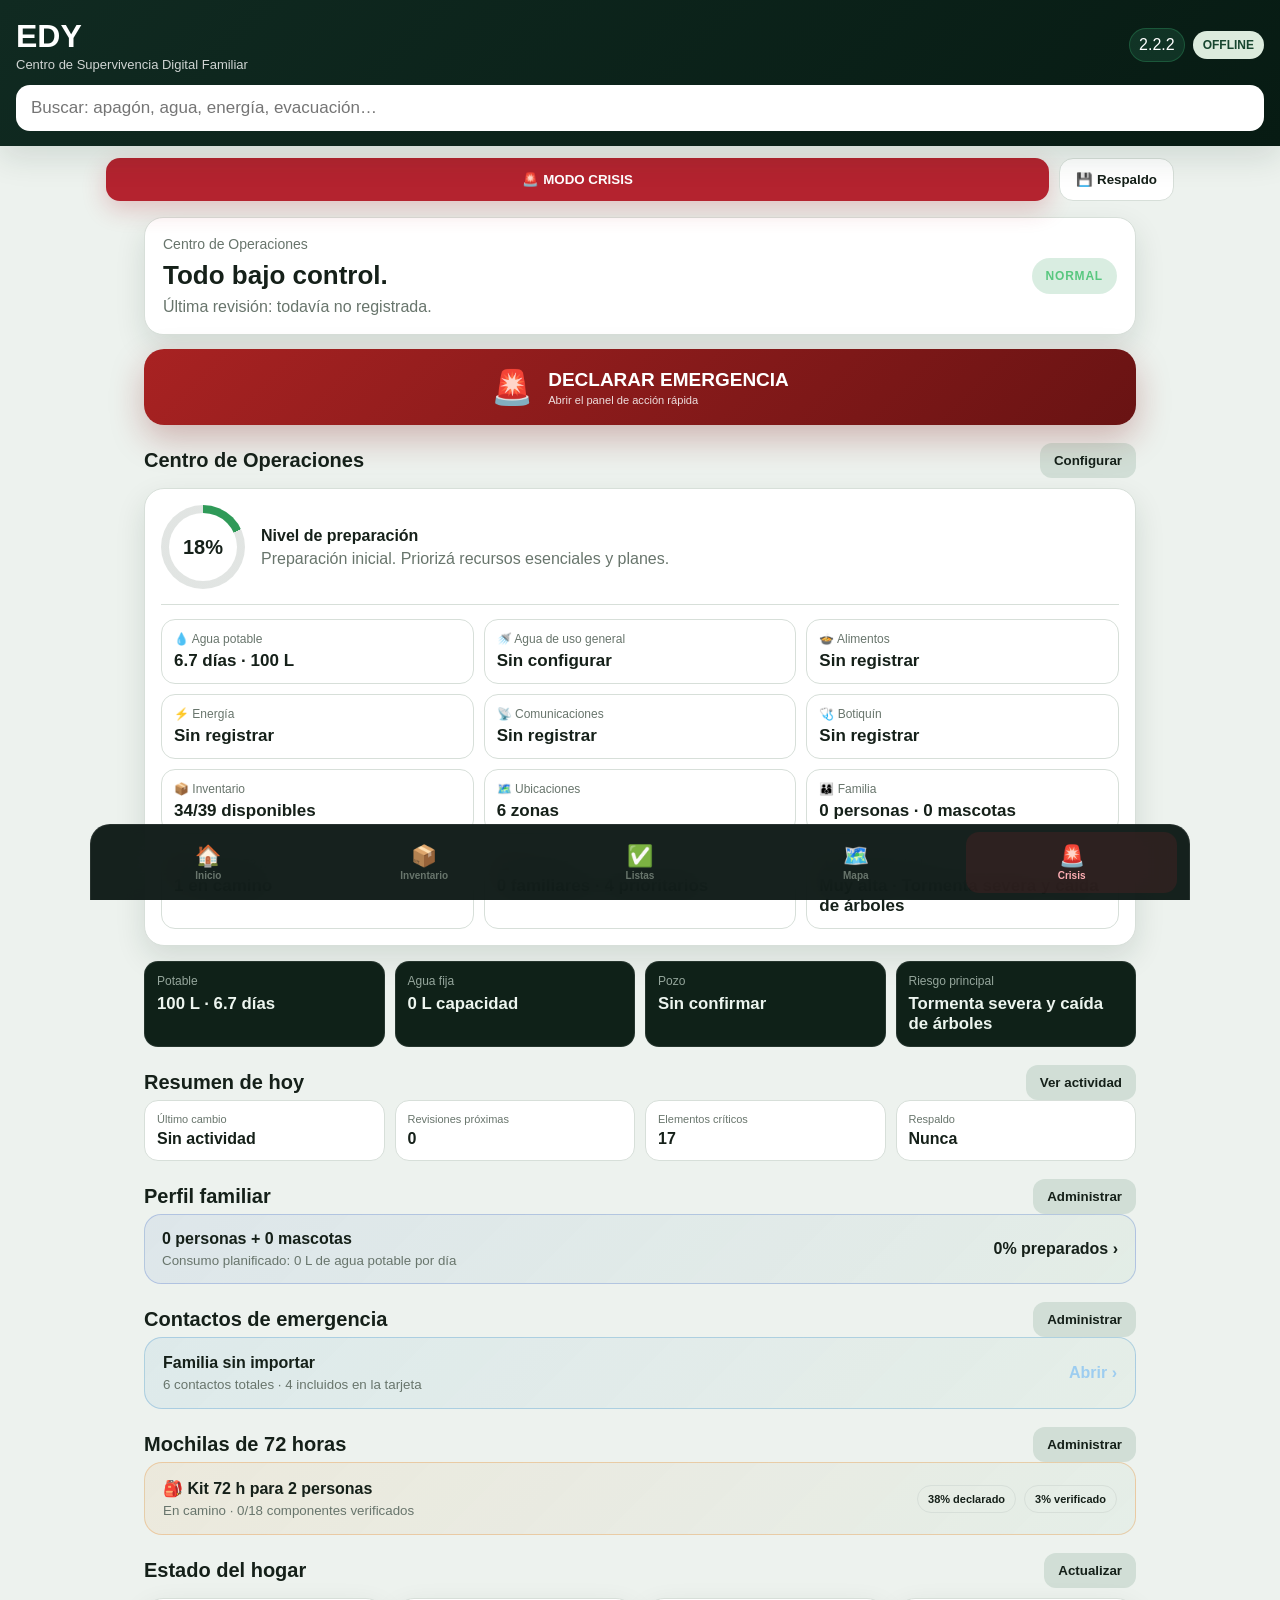
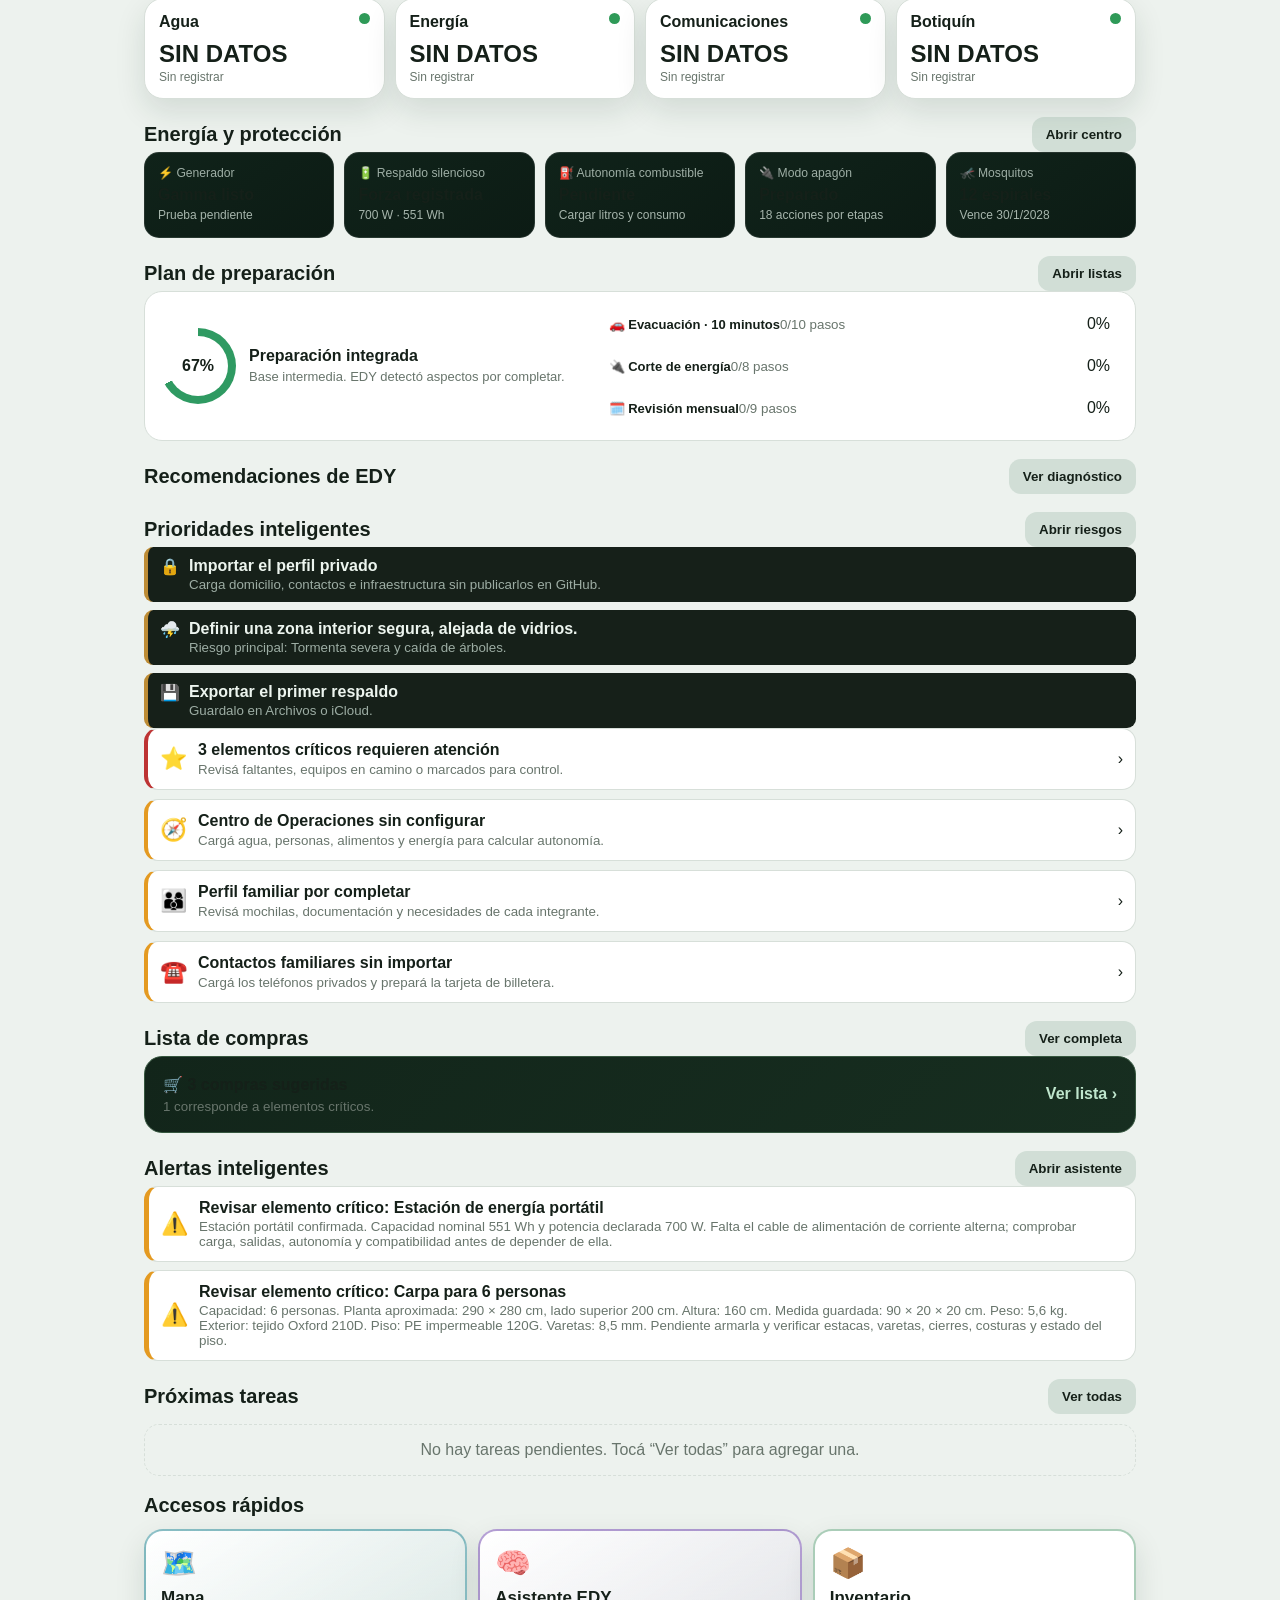
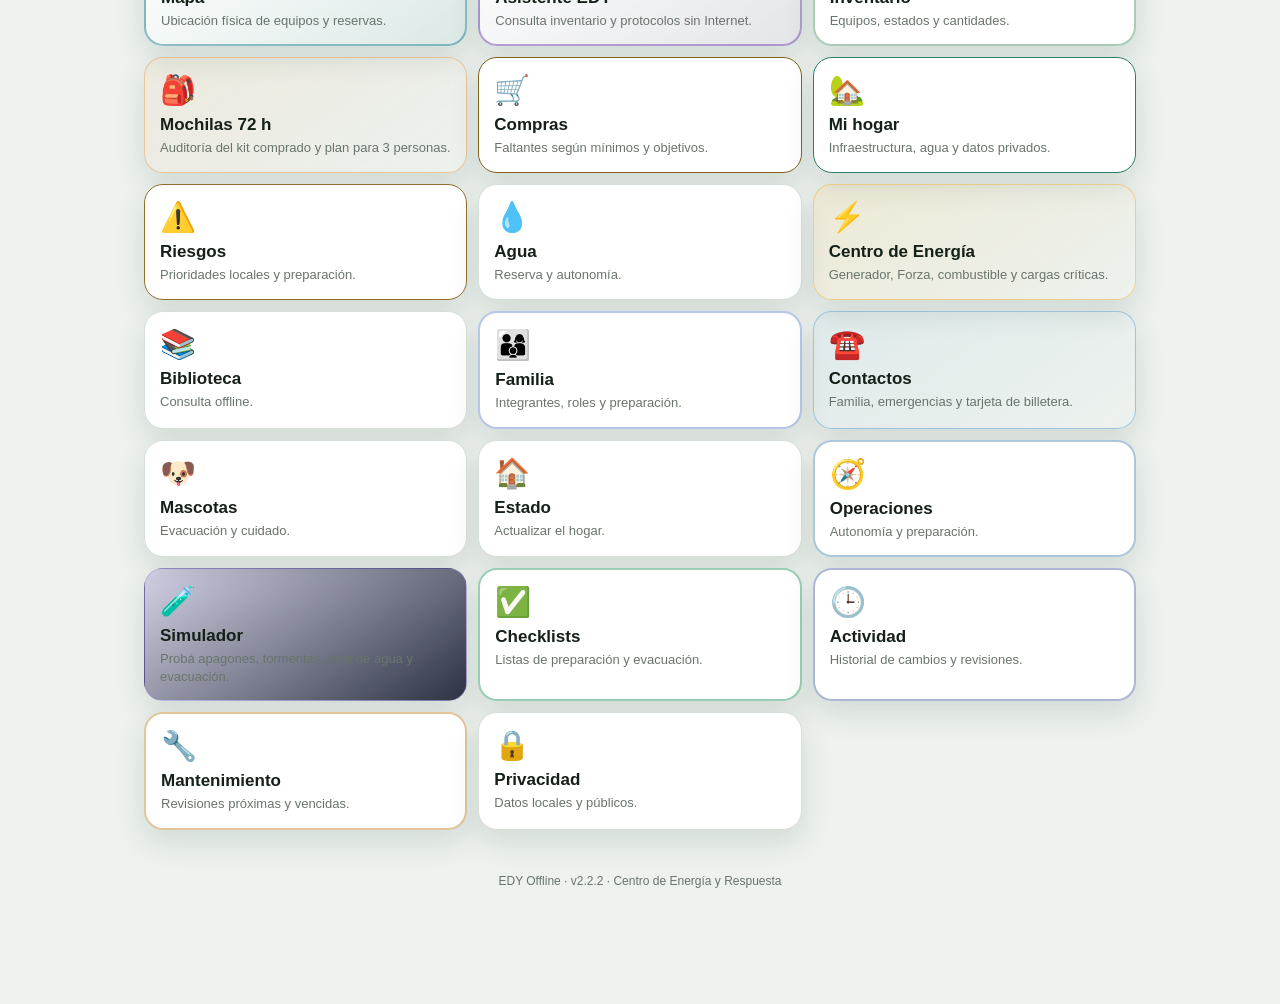
==== commit 7599adb6: "Add files via upload" ====
--- a/index.html
+++ b/index.html
@@ -7,13 +7,13 @@
   <title>EDY Offline</title>
   <link rel="manifest" href="manifest.webmanifest">
   <link rel="icon" href="icon.svg" type="image/svg+xml">
-  <link rel="stylesheet" href="styles.css?v=2.0.0">
+  <link rel="stylesheet" href="styles.css?v=2.2.2">
 </head>
 <body>
 <header>
   <div class="brand">
     <div><h1>EDY</h1><p>Centro de Supervivencia Digital Familiar</p></div>
-    <div class="headerActions"><button class="versionBadge versionButton" onclick="openSection('actualizaciones')" title="Centro de actualizaciones">2.0.0</button><div class="pill">OFFLINE</div></div>
+    <div class="headerActions"><button class="versionBadge versionButton" onclick="openSection('actualizaciones')" title="Centro de actualizaciones">2.2.2</button><div class="pill">OFFLINE</div></div>
   </div>
   <input id="search" placeholder="Buscar: apagón, agua, energía, evacuación…">
 </header>
@@ -94,6 +94,8 @@
     <div class="status" onclick="openSection('salud')"><div class="statusTop"><strong>Botiquín</strong><span id="dotHealth" class="dot"></span></div><div id="healthValue" class="statusValue">OK</div><div id="healthDetail" class="small">Sin registrar</div></div>
   </div>
 
+  <div class="titleRow"><h2>Energía y protección</h2><button class="back" onclick="openSection('centroEnergia')">Abrir centro</button></div>
+  <div id="v22HomeStrip" class="v22HomeStrip"></div>
 
   <div class="titleRow"><h2>Plan de preparación</h2><button class="back" onclick="openSection('checklists')">Abrir listas</button></div>
   <div class="prepPanel">
@@ -122,13 +124,14 @@
     <div class="card householdFeatured" onclick="openSection('hogar')"><div class="icon">🏡</div><h3>Mi hogar</h3><p>Infraestructura, agua y datos privados.</p></div>
     <div class="card riskFeatured" onclick="openSection('riesgos')"><div class="icon">⚠️</div><h3>Riesgos</h3><p>Prioridades locales y preparación.</p></div>
     <div class="card" onclick="openSection('agua')"><div class="icon">💧</div><h3>Agua</h3><p>Reserva y autonomía.</p></div>
-    <div class="card" onclick="openSection('energia')"><div class="icon">⚡</div><h3>Energía</h3><p>Baterías y consumos.</p></div>
+    <div class="card energyFeatured" onclick="openSection('centroEnergia')"><div class="icon">⚡</div><h3>Centro de Energía</h3><p>Generador, Forza, combustible y cargas críticas.</p></div>
     <div class="card" onclick="openSection('biblioteca')"><div class="icon">📚</div><h3>Biblioteca</h3><p>Consulta offline.</p></div>
     <div class="card familyFeatured" onclick="openSection('familia')"><div class="icon">👨‍👩‍👦</div><h3>Familia</h3><p>Integrantes, roles y preparación.</p></div>
     <div class="card contactsFeatured" onclick="openSection('contactos')"><div class="icon">☎️</div><h3>Contactos</h3><p>Familia, emergencias y tarjeta de billetera.</p></div>
     <div class="card" onclick="openSection('mascotas')"><div class="icon">🐶</div><h3>Mascotas</h3><p>Evacuación y cuidado.</p></div>
     <div class="card" onclick="openSection('estado')"><div class="icon">🏠</div><h3>Estado</h3><p>Actualizar el hogar.</p></div>
     <div class="card operationsFeatured" onclick="openSection('operaciones')"><div class="icon">🧭</div><h3>Operaciones</h3><p>Autonomía y preparación.</p></div>
+    <div class="card simulatorFeatured" onclick="openSection('simulador')"><div class="icon">🧪</div><h3>Simulador</h3><p>Probá apagones, tormentas, falta de agua y evacuación.</p></div>
     <div class="card checklistFeatured" onclick="openSection('checklists')"><div class="icon">✅</div><h3>Checklists</h3><p>Listas de preparación y evacuación.</p></div>
     <div class="card timelineFeatured" onclick="openSection('timeline')"><div class="icon">🕒</div><h3>Actividad</h3><p>Historial de cambios y revisiones.</p></div>
     <div class="card maintenanceFeatured" onclick="openSection('mantenimiento')"><div class="icon">🔧</div><h3>Mantenimiento</h3><p>Revisiones próximas y vencidas.</p></div>
@@ -144,7 +147,7 @@
     <p>Elegí lo que está ocurriendo. EDY mostrará solo las acciones prioritarias.</p>
   </div>
   <div class="emergencyGrid">
-    <button class="emergencyOption" onclick="activateEmergency('power')"><span>🔌</span><strong>Corte de energía</strong></button>
+    <button class="emergencyOption" onclick="openSection('modoApagon')"><span>🔌</span><strong>Corte de energía</strong></button>
     <button class="emergencyOption" onclick="activateEmergency('water')"><span>🚱</span><strong>Falta de agua</strong></button>
     <button class="emergencyOption" onclick="activateEmergency('evacuation')"><span>🚗</span><strong>Evacuar</strong></button>
     <button class="emergencyOption" onclick="activateEmergency('injury')"><span>🩹</span><strong>Hay un herido</strong></button>
@@ -258,7 +261,7 @@
   </div>
   <div class="crisisPrioritiesBox"><h3>Prioridades actuales</h3><div id="crisisPriorities"></div></div>
   <div class="crisisGrid">
-    <button onclick="activateEmergency('power')">🔌<strong>Corte de energía</strong></button>
+    <button onclick="openSection('modoApagon')">🔌<strong>Corte de energía</strong></button>
     <button onclick="activateEmergency('water')">🚱<strong>Falta de agua</strong></button>
     <button onclick="activateEmergency('evacuation')">🚗<strong>Evacuación</strong></button>
     <button onclick="activateEmergency('injury')">🩹<strong>Persona herida</strong></button>
@@ -358,7 +361,7 @@
   <div id="assistantAlerts"></div>
 
   <div class="assistantDisclaimer">
-    EDY 2.0 analiza datos locales del hogar, riesgos, agua, inventario, contactos, familia, biblioteca y mochilas de 72 horas. No reemplaza a los servicios de emergencia, profesionales médicos ni instrucciones oficiales.
+    EDY 2.2 analiza datos locales del hogar, riesgos, agua, inventario, contactos, familia, biblioteca y mochilas de 72 horas. No reemplaza a los servicios de emergencia, profesionales médicos ni instrucciones oficiales.
   </div>
 </section>
 
@@ -389,6 +392,26 @@
   <div id="operationsResult" class="operationsResult"></div>
 </section>
 
+<section id="simulador" class="section searchable">
+  <button class="back" onclick="home()">← Inicio</button>
+  <div class="sectionHeader"><div><h2>🧪 Simulador de Emergencias</h2><p>Compara un escenario con el inventario y la configuración local del hogar. Funciona sin Internet.</p></div><span class="localBadge">SOLO LOCAL</span></div>
+  <div class="panel amber"><strong>Importante:</strong> es una herramienta de planificación. No reemplaza alertas oficiales, evaluaciones técnicas ni instrucciones de los servicios de emergencia.</div>
+  <div class="formGrid">
+    <div class="field"><label>Escenario</label><select id="simScenario"><option value="blackout">Apagón prolongado</option><option value="storm">Tormenta severa</option><option value="water">Interrupción de agua</option><option value="evacuation">Evacuación rápida</option></select></div>
+    <div class="field"><label>Duración estimada (días)</label><input id="simDays" type="number" min="1" max="30" value="3"></div>
+    <div class="field"><label>Personas</label><input id="simPeople" type="number" min="1" value="5"></div>
+    <div class="field"><label>Agua potable por persona/día (L)</label><input id="simLiters" type="number" min="1" step="0.5" value="3"></div>
+    <div class="field"><label>Alimentos declarados (días)</label><input id="simFood" type="number" min="0" placeholder="Ej.: 15"></div>
+    <div class="field"><label>Autonomía eléctrica estimada (horas)</label><input id="simEnergy" type="number" min="0" placeholder="Ej.: 24"></div>
+  </div>
+  <div class="actions"><button class="action" onclick="runEmergencySimulation()">Ejecutar simulación</button></div>
+  <div id="simResult" class="simResult"><div class="panel">Elegí un escenario y tocá <strong>Ejecutar simulación</strong>.</div></div>
+  <div class="titleRow"><h2>🚗 Plan de evacuación en 15 minutos</h2><span id="evac15Progress" class="localBadge">0/8</span></div>
+  <div class="panel"><p>Usá esta lista para practicar. Marcá únicamente acciones que la familia realmente pueda realizar.</p></div>
+  <div id="evac15List" class="evac15List"></div>
+  <div class="actions"><button class="action secondary" onclick="resetEvacuationPlan()">Reiniciar práctica</button></div>
+</section>
+
 <section id="activeEmergency" class="section emergencyActiveSection">
   <button class="back" onclick="openSection('modoEmergencia')">← Cambiar emergencia</button>
   <div id="activeEmergencyContent"></div>
@@ -444,7 +467,7 @@
     <div class="field"><label>Marca</label><input id="newItemBrand" placeholder="Ej.: Tío João"></div>
     <div class="field"><label>Categoría</label><select id="newItemCategory">
       <option>Despensa</option><option>Agua</option><option>Energía</option><option>Limpieza</option><option>Higiene</option>
-      <option>Botiquín</option><option>Comunicaciones</option><option>Herramientas</option><option>Fuego</option>
+      <option>Botiquín</option><option>Control de insectos</option><option>Comunicaciones</option><option>Herramientas</option><option>Fuego</option>
       <option>Kits de emergencia</option><option>Orientación y señalización</option><option>Infraestructura</option><option>Mochilas</option><option>Mascotas</option><option>Vehículos</option><option>Documentación</option><option>Otros</option>
     </select></div>
     <div class="field"><label>Estado</label><select id="newItemStatus">
@@ -553,7 +576,7 @@
   <button class="back" onclick="home()">← Inicio</button>
   <h2>🔄 Centro de actualizaciones</h2>
   <div class="updateStatusCard">
-    <div><span>Versión instalada</span><strong id="installedVersion">2.0.0</strong></div>
+    <div><span>Versión instalada</span><strong id="installedVersion">2.2.2</strong></div>
     <div><span>Versión disponible</span><strong id="availableVersion">Comprobar</strong></div>
     <div><span>Modo offline</span><strong id="offlineCacheStatus">Verificando…</strong></div>
   </div>
@@ -681,6 +704,81 @@
 <section id="kitDetail" class="section">
   <button class="back" onclick="openSection('kits72')">← Mochilas 72 h</button>
   <div id="kitDetailContent"></div>
+</section>
+
+
+<section id="centroEnergia" class="section searchable">
+  <button class="back" onclick="home()">← Inicio</button>
+  <div class="sectionHeader">
+    <div><h2>⚡ Centro de Energía</h2><p>Generador Gamma, respaldo silencioso, combustible, mantenimiento y cargas críticas. Todo queda guardado localmente.</p></div>
+    <span class="localBadge">EDY 2.2</span>
+  </div>
+  <div id="energyOverview" class="energyOverview"></div>
+
+  <div class="energySafety">
+    <strong>☠️ Seguridad con monóxido de carbono</strong>
+    <p>El lugar de la fotografía puede servir para guardar el generador, pero <b>no para hacerlo funcionar</b>. Usalo únicamente al aire libre, lejos de puertas, ventanas y entradas de aire. Nunca lo conectes a un tomacorriente para alimentar la instalación de la casa; una transferencia debe instalarla un electricista.</p>
+  </div>
+
+  <div class="titleRow"><h2>Fuentes registradas</h2><button class="back" onclick="openSection('inventario')">Ver inventario</button></div>
+  <div id="energySourceCards" class="energySourceCards"></div>
+
+  <div class="energyTwoColumns">
+    <div class="energyPanel">
+      <div class="titleRow"><h3>⛽ Combustible y operación</h3><div id="generatorFuelSummary" class="generatorFuelSummary"></div></div>
+      <div class="formGrid">
+        <div class="field"><label>Combustible</label><select id="genFuelType"><option value="unknown">Sin confirmar</option><option value="gasoline">Nafta</option><option value="diesel">Diésel</option><option value="gas">Gas</option></select></div>
+        <div class="field"><label>Litros almacenados</label><input id="genStoredLiters" type="number" min="0" step="0.1" placeholder="Ej.: 20"></div>
+        <div class="field"><label>Consumo real (L/h)</label><input id="genConsumptionLph" type="number" min="0" step="0.1" placeholder="Medir durante una prueba"></div>
+        <div class="field"><label>Fecha de carga</label><input id="genFuelStoredDate" type="date"></div>
+        <div class="field"><label>Próxima rotación</label><input id="genNextFuelRotation" type="date"></div>
+        <div class="field"><label>Ubicación local</label><input id="genLocation" placeholder="Solo se guarda en este dispositivo"></div>
+      </div>
+      <div class="actions"><button class="action secondary" onclick="markFuelRotationToday()">Roté el combustible hoy</button></div>
+    </div>
+
+    <div class="energyPanel">
+      <div class="titleRow"><h3>🔧 Mantenimiento del Gamma</h3><button class="miniAction" onclick="markGeneratorTestToday()">Prueba realizada hoy</button></div>
+      <div class="formGrid">
+        <div class="field"><label>Última prueba de arranque</label><input id="genLastTest" type="date"></div>
+        <div class="field"><label>Último cambio de aceite</label><input id="genLastOilChange" type="date"></div>
+        <div class="field"><label>Horas acumuladas</label><input id="genEngineHours" type="number" min="0" step="0.1" placeholder="Ej.: 12,5"></div>
+        <div class="field"><label>Próximo service a las</label><input id="genNextServiceHours" type="number" min="0" step="0.1" placeholder="Según manual"></div>
+        <div class="field"><label>Batería de arranque</label><select id="genBatteryStatus"><option value="unknown">Sin revisar</option><option value="good">Correcta</option><option value="weak">Débil</option><option value="replace">Reemplazar</option></select></div>
+        <div class="field"><label>Nivel / estado del aceite</label><select id="genOilStatus"><option value="unknown">Sin revisar</option><option value="good">Correcto</option><option value="low">Bajo</option><option value="change">Cambiar</option></select></div>
+        <div class="field wide"><label>Observaciones</label><textarea id="genNotes" placeholder="Ruidos, reparaciones, prueba con carga, etc."></textarea></div>
+      </div>
+      <div id="generatorMaintenanceStatus" class="generatorMaintenanceStatus"></div>
+    </div>
+  </div>
+
+  <div class="energyPanel energyLoadsPanel">
+    <div class="sectionHeader"><div><h3>🔌 Planificador de cargas críticas</h3><p>Los valores iniciales son orientativos. Reemplazalos por la potencia indicada en la placa de cada equipo.</p></div><button class="action secondary" onclick="addEnergyLoad()">Agregar equipo</button></div>
+    <div class="formGrid compactEnergyForm">
+      <div class="field"><label>Fuente a evaluar</label><select id="energySource" onchange="changeEnergySource(this.value)"><option value="gamma">Generador Gamma</option><option value="forza">Forza FPP-T702</option></select></div>
+      <div class="field"><label>Batería actual de la Forza (%)</label><input id="forzaBatteryPercent" type="number" min="0" max="100" value="100" onchange="changeForzaBattery(this.value)"></div>
+    </div>
+    <div id="energyLoads" class="energyLoads"></div>
+    <div id="energyLoadResult" class="energyLoadResult"></div>
+    <div class="actions"><button class="action secondary" onclick="resetEnergyLoads()">Restaurar valores orientativos</button><button class="action" onclick="saveEnergyCenter()">Guardar centro de energía</button></div>
+  </div>
+
+  <div class="energyActionCards">
+    <button onclick="openSection('modoApagon')"><span>🔌</span><strong>Abrir modo apagón</strong><small>Plan por etapas para las primeras 72 horas.</small></button>
+    <button onclick="openSection('energia')"><span>🔋</span><strong>Calculadora simple</strong><small>Autonomía de la Forza según consumo.</small></button>
+    <button onclick="openItem('starter-raid-espirales-country-12')"><span>🦟</span><strong>Raid Espirales Country</strong><small>12 espirales · vence 30/01/2028.</small></button>
+  </div>
+  <div class="actions"><button class="action secondary" onclick="resetEnergyCenter()">Restablecer datos locales de 2.2</button></div>
+</section>
+
+<section id="modoApagon" class="section searchable">
+  <button class="back" onclick="home()">← Inicio</button>
+  <div class="sectionHeader"><div><h2>🔌 Modo Apagón</h2><p>Panel operativo para organizar seguridad, energía, agua, alimentos y comunicaciones durante las primeras 72 horas.</p></div><span id="blackoutProgress" class="localBadge">0/18</span></div>
+  <div id="blackoutStatus" class="blackoutStatus"></div>
+  <div class="panel red"><strong>Prioridad absoluta:</strong> si hay olor a combustible, humo, cables dañados o riesgo eléctrico, no uses el equipo. El generador produce monóxido de carbono y debe funcionar solamente al aire libre.</div>
+  <div id="blackoutSummary" class="blackoutSummary"></div>
+  <div id="blackoutChecklist" class="blackoutChecklist"></div>
+  <div class="actions"><button class="action secondary" onclick="resetBlackoutPlan()">Desmarcar checklist</button><button class="action" onclick="openSection('centroEnergia')">Centro de energía</button></div>
 </section>
 
 <section id="energia" class="section searchable">
@@ -772,12 +870,14 @@
   <button class="navCrisis" onclick="enterCrisisMode()"><span>🚨</span><small>Crisis</small></button>
 </nav>
 
-<footer>EDY Offline · v2.0.0 · Centro Inteligente del Hogar</footer>
-<script src="storage.js?v=2.0.0"></script>
-<script src="calculator.js?v=2.0.0"></script>
-<script src="media.js?v=2.0.0"></script>
-<script src="app.js?v=2.0.0"></script>
-<script src="kits.js?v=2.0.0"></script>
-<script src="v2.js?v=2.0.0"></script>
+<footer>EDY Offline · v2.2.2 · Centro de Energía y Respuesta</footer>
+<script src="storage.js?v=2.2.2"></script>
+<script src="calculator.js?v=2.2.2"></script>
+<script src="media.js?v=2.2.2"></script>
+<script src="app.js?v=2.2.2"></script>
+<script src="kits.js?v=2.2.2"></script>
+<script src="v2.js?v=2.2.2"></script>
+<script src="v21.js?v=2.2.2"></script>
+<script src="v22.js?v=2.2.2"></script>
 </body>
 </html>
--- a/styles.css
+++ b/styles.css
@@ -319,3 +319,36 @@
 @media(max-width:560px){.riskCard{grid-template-columns:auto minmax(0,1fr)}.riskCardScore{grid-column:2;text-align:left}.riskDetailHero{grid-template-columns:1fr}.riskDetailScore{text-align:left}.v2DashboardStrip{grid-template-columns:1fr}}
 .householdHero>div,.riskHero>div,.waterV2Card,.privateImportPanel,.riskCard,.riskDetailHero,.riskAction,.waterSystemRow,.v2DashboardStrip>div,.v2PriorityItem{color:#edf5ef}
 .privateImportPanel strong,.privateImportPanel p{color:#edf5ef}.privateImportPanel p{opacity:.78}
+
+/* EDY 2.1 · Simulador */
+.simulatorFeatured{background:linear-gradient(145deg,rgba(96,72,190,.18),rgba(24,30,48,.9));border-color:rgba(154,126,255,.35)}
+.simResult{margin-top:18px}.simScoreCard{display:flex;align-items:center;gap:18px;padding:18px;border-radius:18px;margin-bottom:14px;border:1px solid var(--line);background:var(--panel)}
+.simScoreRing{width:92px;height:92px;border-radius:50%;display:flex;flex-direction:column;justify-content:center;align-items:center;border:8px solid currentColor;flex:0 0 auto}.simScoreRing strong{font-size:1.35rem}.simScoreRing span{font-size:.72rem;opacity:.8}
+.simGood{color:#4fd18b}.simMedium{color:#ffc857}.simLow{color:#ff6b6b}.simScoreCard h3{margin:0 0 6px;color:var(--text)}.simScoreCard p{margin:0;color:var(--muted)}
+.simChecks{display:grid;grid-template-columns:repeat(auto-fit,minmax(230px,1fr));gap:10px;margin-bottom:14px}.simCheck{display:flex;gap:11px;align-items:flex-start;padding:13px;border-radius:14px;border:1px solid var(--line);background:var(--panel)}.simCheck>span{width:27px;height:27px;border-radius:50%;display:grid;place-items:center;font-weight:900;flex:0 0 auto}.simCheck.ok>span{background:rgba(79,209,139,.18);color:#4fd18b}.simCheck.missing>span{background:rgba(255,107,107,.18);color:#ff6b6b}.simCheck strong,.simCheck small{display:block}.simCheck small{margin-top:4px;color:var(--muted);line-height:1.35}
+.evac15List{display:grid;gap:9px}.evac15Item{display:flex;gap:12px;align-items:center;padding:14px;border-radius:14px;border:1px solid var(--line);background:var(--panel);cursor:pointer}.evac15Item.done{opacity:.64}.evac15Item.done strong{text-decoration:line-through}.evac15Item input{width:22px;height:22px}
+@media(max-width:600px){.simScoreCard{align-items:flex-start}.simScoreRing{width:76px;height:76px;border-width:6px}.simChecks{grid-template-columns:1fr}}
+
+/* EDY 2.2 · Centro de Energía y Modo Apagón */
+.energyFeatured{border-color:rgba(240,177,55,.5)!important;background:linear-gradient(145deg,rgba(240,177,55,.13),rgba(255,255,255,.025))!important}
+.v22HomeStrip{display:grid;grid-template-columns:repeat(5,minmax(0,1fr));gap:10px;margin:0 0 18px}.v22HomeStrip button{min-width:0;text-align:left;color:inherit;background:linear-gradient(145deg,#10231a,#0c1b14);border:1px solid rgba(255,255,255,.1);border-radius:15px;padding:13px;cursor:pointer}.v22HomeStrip button:hover{border-color:rgba(240,177,55,.55)}.v22HomeStrip span,.v22HomeStrip strong,.v22HomeStrip small{display:block}.v22HomeStrip span{font-size:.76rem;color:#9eaea5}.v22HomeStrip strong{font-size:1rem;margin:6px 0 4px}.v22HomeStrip small{font-size:.75rem;color:#a6b5ac;line-height:1.3}
+.energyOverview{display:grid;grid-template-columns:repeat(4,minmax(0,1fr));gap:11px;margin:15px 0}.energyOverview>div{background:linear-gradient(145deg,#11241b,#0b1913);border:1px solid rgba(255,255,255,.1);border-radius:17px;padding:15px;min-height:116px}.energyOverview>div.attention{border-color:rgba(230,160,43,.55)}.energyOverview>div.danger{border-color:rgba(224,77,77,.62)}.energyOverview span,.energyOverview strong,.energyOverview small{display:block}.energyOverview span{font-size:.75rem;color:#97a89e;text-transform:uppercase;letter-spacing:.035em}.energyOverview strong{font-size:1.25rem;margin:9px 0 5px}.energyOverview small{color:#aab8b0;line-height:1.35}
+.energySafety{background:linear-gradient(145deg,#391d1d,#251313);border:1px solid #7d3434;border-left:5px solid #e45151;border-radius:18px;padding:16px 18px;margin:16px 0}.energySafety strong{display:block;color:#ffd7d7;font-size:1.05rem}.energySafety p{margin:7px 0 0;color:#f0cccc;line-height:1.5}.energySafety b{color:#fff}
+.energySourceCards{display:grid;grid-template-columns:repeat(3,minmax(0,1fr));gap:12px;margin:14px 0 18px}.energySourceCard{background:var(--panel);border:1px solid var(--line);border-radius:18px;padding:14px;overflow:hidden}.energySourceCard.ready{border-color:rgba(47,154,98,.42)}.energySourceCard.attention{border-color:rgba(225,151,40,.44)}.energySourceCard>img{width:100%;height:155px;object-fit:cover;border-radius:13px;margin-bottom:12px}.energySourceHead{display:flex;gap:11px;align-items:flex-start}.energySourceHead>span{font-size:2rem}.energySourceHead strong,.energySourceHead small{display:block}.energySourceHead small{color:var(--muted);margin-top:4px;line-height:1.3}.energySourceState{display:flex;justify-content:space-between;gap:10px;align-items:center;margin:13px 0 10px;padding:9px 10px;background:rgba(255,255,255,.035);border-radius:11px}.energySourceState b{font-size:.85rem}.energySourceState span{font-size:.75rem;color:var(--muted);text-align:right}
+.energyTwoColumns{display:grid;grid-template-columns:repeat(2,minmax(0,1fr));gap:13px;margin:16px 0}.energyPanel{background:linear-gradient(145deg,#10231a,#0c1b14);border:1px solid rgba(255,255,255,.1);border-radius:19px;padding:16px}.energyPanel h3{margin:0}.generatorFuelSummary{text-align:right}.generatorFuelSummary strong,.generatorFuelSummary span{display:block}.generatorFuelSummary strong{font-size:1.05rem}.generatorFuelSummary span{font-size:.75rem;color:var(--muted);margin-top:3px}.compactEnergyForm{grid-template-columns:repeat(2,minmax(0,1fr));margin:10px 0 13px}
+.generatorMaintenanceStatus{display:grid;gap:8px;margin-top:13px}.energyStatusRow{display:grid;grid-template-columns:auto 1fr;gap:10px;align-items:start;padding:10px 11px;background:rgba(255,255,255,.035);border-radius:12px}.energyStatusRow>span{width:11px;height:11px;border-radius:50%;margin-top:4px;background:#82918a}.energyStatusRow.ready>span{background:#47c882}.energyStatusRow.attention>span{background:#e1a43b}.energyStatusRow.danger>span{background:#e45858}.energyStatusRow strong,.energyStatusRow small{display:block}.energyStatusRow small{color:var(--muted);margin-top:3px;line-height:1.35}
+.energyLoadsPanel{margin-top:16px}.energyLoads{display:grid;gap:8px;margin:13px 0}.energyLoadRow{display:grid;grid-template-columns:auto minmax(170px,1fr) minmax(105px,.35fr) minmax(105px,.35fr) auto;gap:9px;align-items:center;background:rgba(255,255,255,.027);border:1px solid rgba(255,255,255,.07);border-radius:14px;padding:10px}.energyLoadRow.enabled{border-color:rgba(47,154,98,.28);background:rgba(47,154,98,.045)}.energyLoadToggle input{width:22px;height:22px}.energyLoadName input{width:100%;border:0;background:transparent;color:inherit;font-weight:800;padding:4px 0}.energyLoadName input[readonly]{cursor:default}.energyLoadName small{display:block;color:var(--muted);font-size:.7rem;margin-top:2px}.energyLoadRow>label:not(.energyLoadToggle){display:grid;grid-template-columns:1fr auto;gap:4px 6px;align-items:center}.energyLoadRow>label span{grid-column:1/-1;font-size:.68rem;color:var(--muted)}.energyLoadRow>label input{min-width:0;width:100%;padding:8px;border-radius:9px}.energyLoadRow>label b{font-size:.72rem;color:var(--muted)}.energyLoadLock{font-size:.68rem;color:#92a49a;border:1px solid var(--line);border-radius:999px;padding:5px 7px}.energyLoadResult{display:grid;grid-template-columns:minmax(0,1fr) auto;gap:12px;border:1px solid var(--line);border-left:5px solid #46c880;border-radius:15px;padding:14px;margin:13px 0;background:rgba(255,255,255,.028)}.energyLoadResult.attention{border-left-color:#e0a03d}.energyLoadResult.danger{border-left-color:#e05656}.energyLoadResult strong,.energyLoadResult small{display:block}.energyLoadResult>div:first-child small{color:var(--muted);margin-top:3px}.energyLoadNumbers{display:flex;gap:12px;flex-wrap:wrap;justify-content:flex-end}.energyLoadNumbers span{font-size:.72rem;color:var(--muted);text-align:right}.energyLoadNumbers b{display:block;color:var(--text);font-size:1rem}.energyLoadResult p,.energyLoadResult>small{grid-column:1/-1;margin:0;color:var(--muted);line-height:1.4}.energyLoadResult>small{font-size:.72rem}
+.energyActionCards{display:grid;grid-template-columns:repeat(3,minmax(0,1fr));gap:11px;margin:16px 0}.energyActionCards button{display:grid;grid-template-columns:auto 1fr;gap:3px 11px;align-items:center;text-align:left;background:var(--panel);border:1px solid var(--line);border-radius:16px;padding:14px;color:inherit}.energyActionCards button>span{grid-row:1/3;font-size:2rem}.energyActionCards strong,.energyActionCards small{display:block}.energyActionCards small{color:var(--muted);line-height:1.3}
+.blackoutStatus{display:flex;justify-content:space-between;align-items:center;gap:14px;background:linear-gradient(145deg,#14261c,#0d1913);border:1px solid rgba(255,255,255,.1);border-radius:18px;padding:16px;margin:15px 0}.blackoutStatus.active{background:linear-gradient(145deg,#4a201f,#2b1515);border-color:#8b3f3d}.blackoutStatus span,.blackoutStatus strong,.blackoutStatus small{display:block}.blackoutStatus span{font-size:.74rem;font-weight:900;letter-spacing:.08em;color:#d0a4a2}.blackoutStatus strong{font-size:1.35rem;margin:4px 0}.blackoutStatus small{color:var(--muted)}
+.blackoutSummary{display:grid;grid-template-columns:repeat(4,minmax(0,1fr));gap:10px;margin:15px 0}.blackoutSummary>div{background:#101f18;border:1px solid rgba(255,255,255,.09);border-radius:14px;padding:13px}.blackoutSummary span,.blackoutSummary strong,.blackoutSummary small{display:block}.blackoutSummary span{font-size:.73rem;color:var(--muted)}.blackoutSummary strong{font-size:1.15rem;margin:6px 0 3px}.blackoutSummary small{font-size:.72rem;color:#9faea6}
+.blackoutChecklist{display:grid;gap:13px}.blackoutPhase{background:linear-gradient(145deg,#10231a,#0c1a14);border:1px solid rgba(255,255,255,.09);border-radius:18px;padding:14px}.blackoutPhaseHead{display:flex;justify-content:space-between;gap:12px;align-items:center;margin-bottom:10px}.blackoutPhaseHead strong{font-size:1rem}.blackoutPhaseHead span{font-size:.75rem;font-weight:900;color:#9cb0a5}.blackoutStep{display:flex;align-items:flex-start;gap:11px;padding:11px 5px;border-top:1px solid rgba(255,255,255,.06);cursor:pointer}.blackoutStep:first-of-type{border-top:0}.blackoutStep input{width:22px;height:22px;flex:0 0 auto}.blackoutStep span{line-height:1.42}.blackoutStep.done{opacity:.58}.blackoutStep.done span{text-decoration:line-through}
+@media(max-width:1000px){.v22HomeStrip{grid-template-columns:repeat(2,minmax(0,1fr))}.energyOverview{grid-template-columns:repeat(2,minmax(0,1fr))}.energySourceCards{grid-template-columns:1fr}.energyTwoColumns{grid-template-columns:1fr}.energyLoadRow{grid-template-columns:auto minmax(0,1fr) repeat(2,minmax(95px,.35fr)) auto}.blackoutSummary{grid-template-columns:repeat(2,minmax(0,1fr))}}
+@media(max-width:700px){.energyActionCards{grid-template-columns:1fr}.energyLoadRow{grid-template-columns:auto minmax(0,1fr) auto}.energyLoadRow>label:not(.energyLoadToggle){grid-column:2}.energyLoadRow>.energyLoadLock,.energyLoadRow>.deleteBtn{grid-column:3;grid-row:1}.energyLoadResult{grid-template-columns:1fr}.energyLoadNumbers{justify-content:flex-start}.energyLoadNumbers span{text-align:left}.compactEnergyForm{grid-template-columns:1fr}}
+@media(max-width:540px){.v22HomeStrip,.energyOverview,.blackoutSummary{grid-template-columns:1fr}.blackoutStatus{align-items:flex-start;flex-direction:column}.blackoutStatus button{width:100%}.energySourceCard>img{height:180px}}
+/* Contraste y alineación del módulo 2.2 */
+.energyTwoColumns{align-items:start}
+.energyPanel,.energyPanel h3,.energyPanel .titleRow h3,.energyLoadRow,.energyLoadResult{color:#edf5ef}
+.energyPanel .field>label,.energyPanel .sectionHeader p{color:#aebcb4}
+.energyLoadName input{color:#edf5ef!important;-webkit-text-fill-color:#edf5ef}
+.energyLoadRow>label span,.energyLoadName small,.energyLoadResult p,.energyLoadResult>small{color:#aebcb4}
+.energyLoadResult strong,.energyLoadNumbers b{color:#edf5ef}
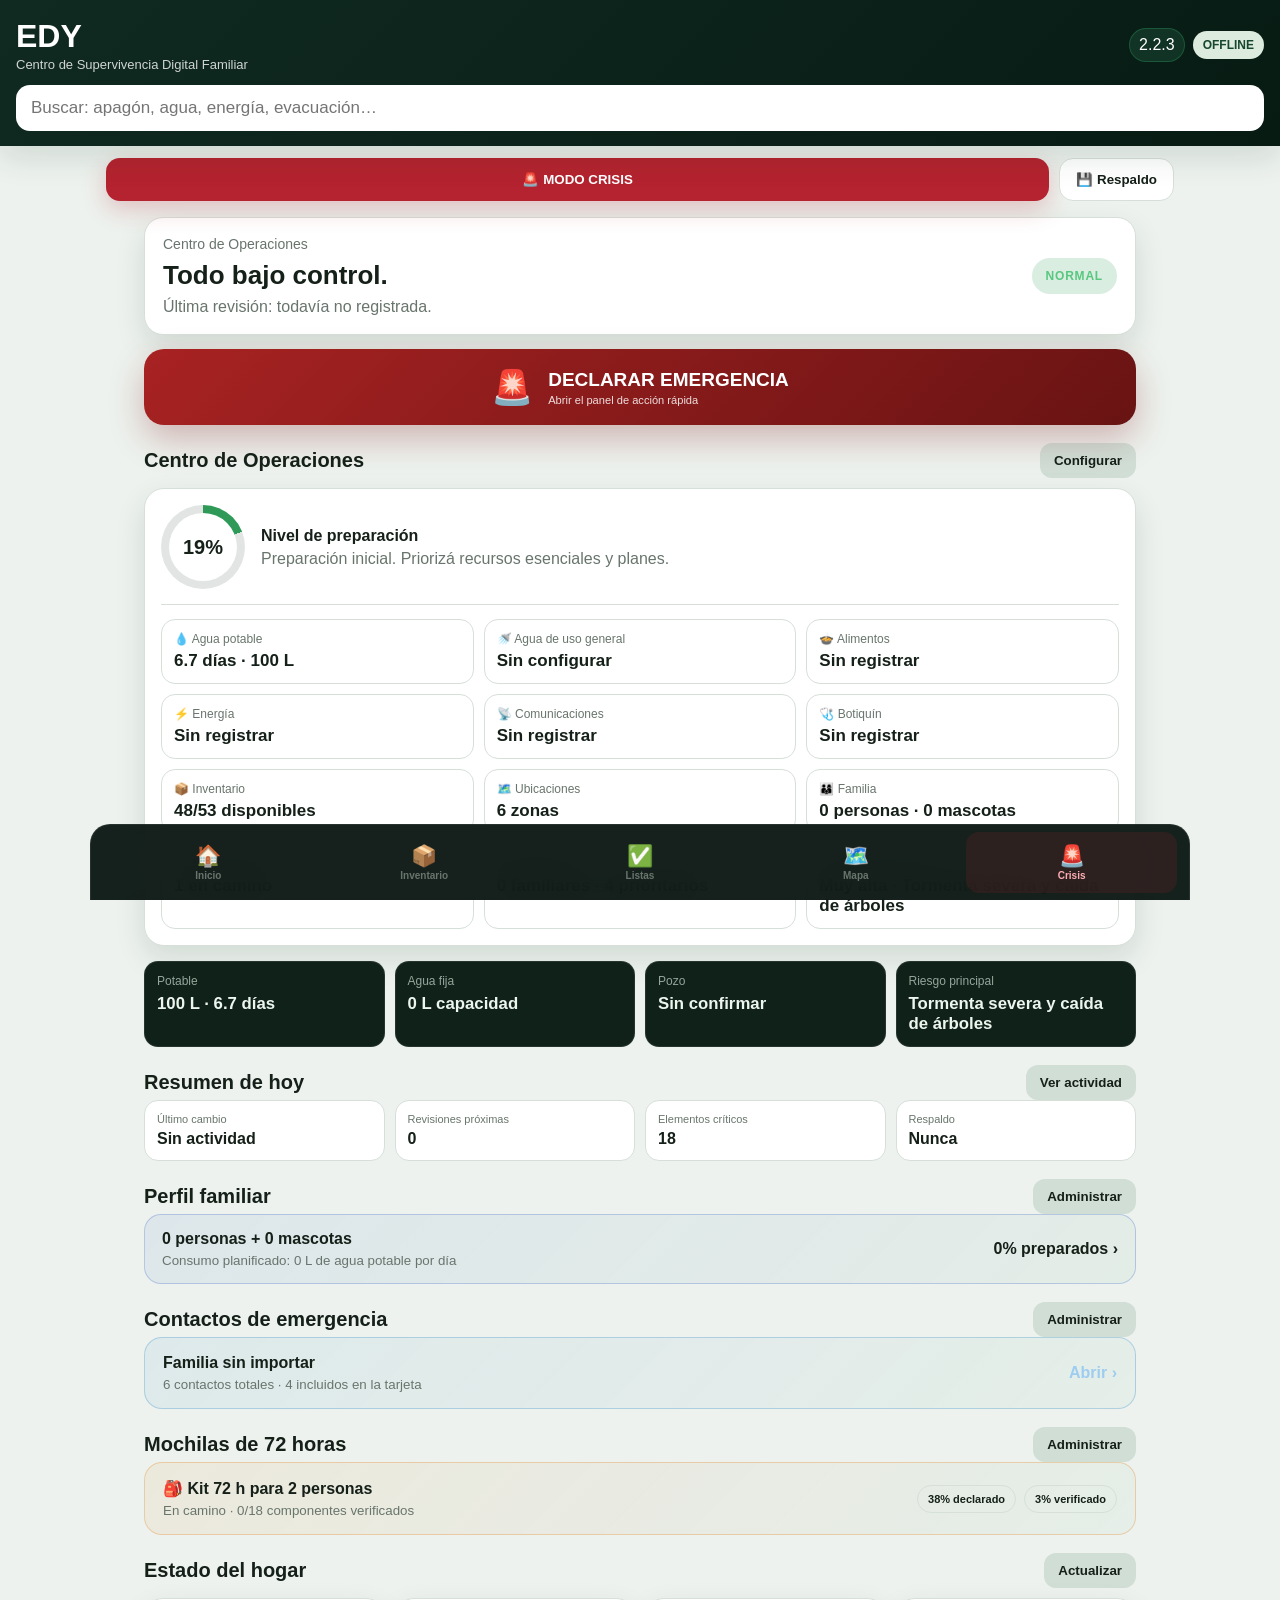
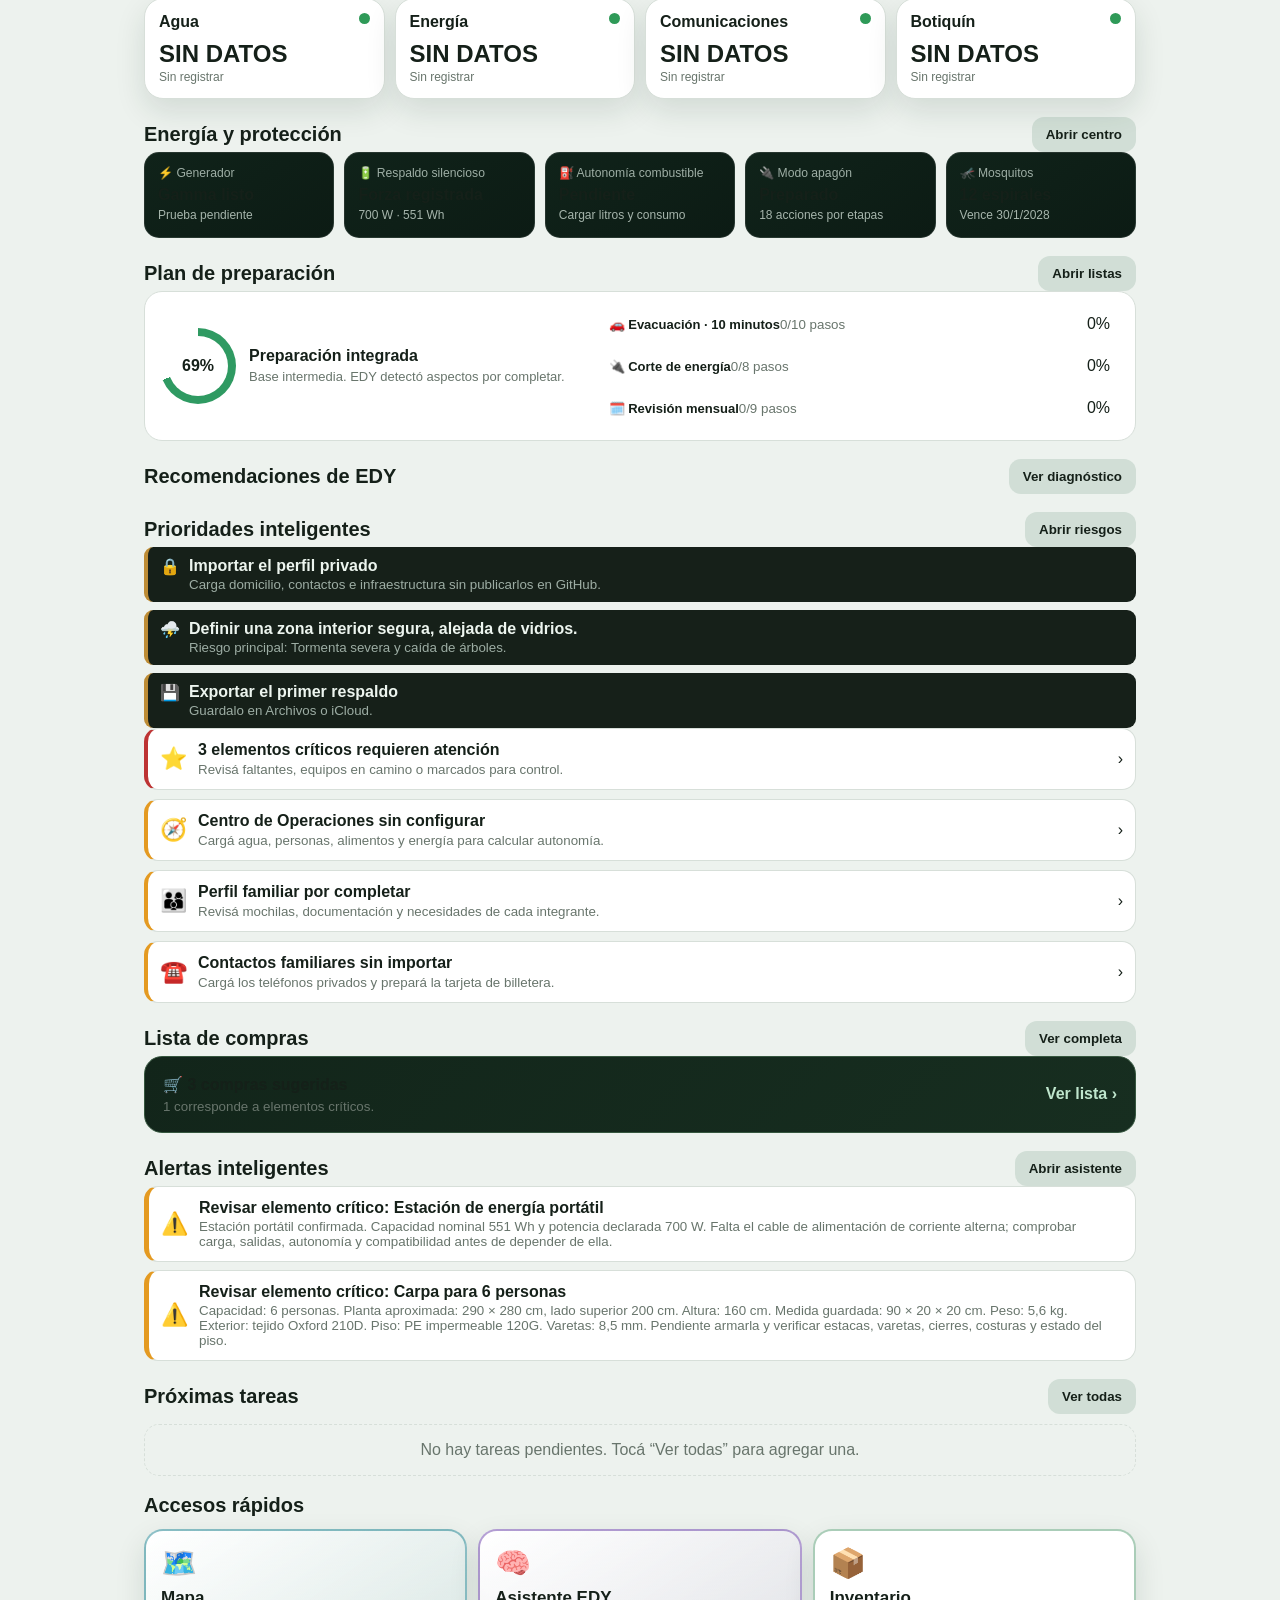
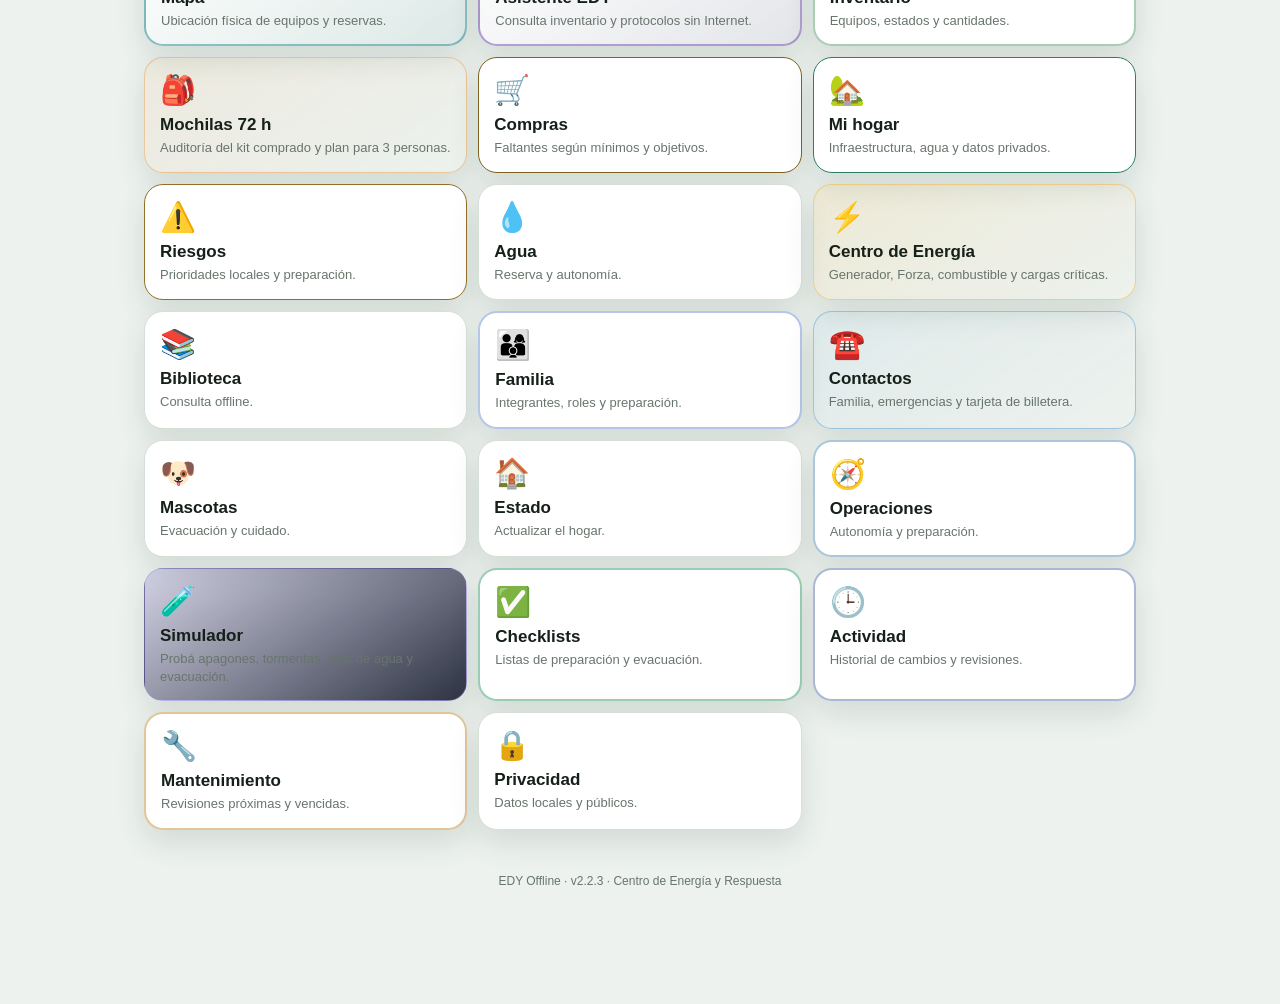
==== commit 64c21fd1: "Add files via upload" ====
--- a/index.html
+++ b/index.html
@@ -7,13 +7,13 @@
   <title>EDY Offline</title>
   <link rel="manifest" href="manifest.webmanifest">
   <link rel="icon" href="icon.svg" type="image/svg+xml">
-  <link rel="stylesheet" href="styles.css?v=2.2.2">
+  <link rel="stylesheet" href="styles.css?v=2.2.3">
 </head>
 <body>
 <header>
   <div class="brand">
     <div><h1>EDY</h1><p>Centro de Supervivencia Digital Familiar</p></div>
-    <div class="headerActions"><button class="versionBadge versionButton" onclick="openSection('actualizaciones')" title="Centro de actualizaciones">2.2.2</button><div class="pill">OFFLINE</div></div>
+    <div class="headerActions"><button class="versionBadge versionButton" onclick="openSection('actualizaciones')" title="Centro de actualizaciones">2.2.3</button><div class="pill">OFFLINE</div></div>
   </div>
   <input id="search" placeholder="Buscar: apagón, agua, energía, evacuación…">
 </header>
@@ -576,7 +576,7 @@
   <button class="back" onclick="home()">← Inicio</button>
   <h2>🔄 Centro de actualizaciones</h2>
   <div class="updateStatusCard">
-    <div><span>Versión instalada</span><strong id="installedVersion">2.2.2</strong></div>
+    <div><span>Versión instalada</span><strong id="installedVersion">2.2.3</strong></div>
     <div><span>Versión disponible</span><strong id="availableVersion">Comprobar</strong></div>
     <div><span>Modo offline</span><strong id="offlineCacheStatus">Verificando…</strong></div>
   </div>
@@ -837,7 +837,7 @@
 
 <section id="biblioteca" class="section searchable">
   <button class="back" onclick="home()">← Inicio</button>
-  <div class="sectionHeader"><div><h2>📚 Biblioteca EDY Offline</h2><p>Protocolos incluidos en la aplicación y disponibles sin Internet.</p></div><span class="offlineLibraryBadge">21 MANUALES OFFLINE</span></div>
+  <div class="sectionHeader"><div><h2>📚 Biblioteca EDY Offline</h2><p>Protocolos incluidos en la aplicación y disponibles sin Internet.</p></div><span class="offlineLibraryBadge">22 MANUALES OFFLINE</span></div>
   <div class="libraryDownloads">
     <a class="downloadCard" href="manuales/Manual_Maestro_EDY_Biblioteca_Offline.pdf" target="_blank"><strong>📘 Manual Maestro EDY</strong><small>Abrir PDF offline</small></a>
     <a class="downloadCard" href="manuales/Checklist_Botiquin_Familiar_EDY.pdf" target="_blank"><strong>🩺 Checklist de botiquín</strong><small>Abrir PDF offline</small></a>
@@ -870,14 +870,14 @@
   <button class="navCrisis" onclick="enterCrisisMode()"><span>🚨</span><small>Crisis</small></button>
 </nav>
 
-<footer>EDY Offline · v2.2.2 · Centro de Energía y Respuesta</footer>
-<script src="storage.js?v=2.2.2"></script>
-<script src="calculator.js?v=2.2.2"></script>
-<script src="media.js?v=2.2.2"></script>
-<script src="app.js?v=2.2.2"></script>
-<script src="kits.js?v=2.2.2"></script>
-<script src="v2.js?v=2.2.2"></script>
-<script src="v21.js?v=2.2.2"></script>
-<script src="v22.js?v=2.2.2"></script>
+<footer>EDY Offline · v2.2.3 · Centro de Energía y Respuesta</footer>
+<script src="storage.js?v=2.2.3"></script>
+<script src="calculator.js?v=2.2.3"></script>
+<script src="media.js?v=2.2.3"></script>
+<script src="app.js?v=2.2.3"></script>
+<script src="kits.js?v=2.2.3"></script>
+<script src="v2.js?v=2.2.3"></script>
+<script src="v21.js?v=2.2.3"></script>
+<script src="v22.js?v=2.2.3"></script>
 </body>
 </html>
--- a/styles.css
+++ b/styles.css
@@ -352,3 +352,8 @@
 .energyLoadName input{color:#edf5ef!important;-webkit-text-fill-color:#edf5ef}
 .energyLoadRow>label span,.energyLoadName small,.energyLoadResult p,.energyLoadResult>small{color:#aebcb4}
 .energyLoadResult strong,.energyLoadNumbers b{color:#edf5ef}
+
+/* EDY v2.2.3 - Orientación segura del botiquín */
+.medicationOrientation{margin:16px 0;padding:16px;border:1px solid var(--line);border-left:6px solid var(--green2);border-radius:16px;background:linear-gradient(145deg,var(--panel),rgba(54,122,82,.07))}
+.medicationOrientationHead{display:flex;justify-content:space-between;align-items:flex-start;gap:12px}.medicationOrientationHead span{font-size:12px;color:var(--muted);font-weight:800}.medicationOrientationHead h3{margin:4px 0 0}.medicationOrientation p{margin:5px 0 12px;line-height:1.45}.medicationAudience{font-size:13px;color:var(--muted)}.medicationWarning{padding:12px;border-radius:12px;background:rgba(160,100,8,.10);border:1px solid rgba(160,100,8,.25)}.medicationWarning p{margin-bottom:0}.medicationTag{font-size:11px;font-weight:900;padding:6px 9px;border-radius:999px;background:rgba(47,154,88,.16);color:#2f9a58;white-space:nowrap}.medicationTag.warning{background:rgba(160,100,8,.14);color:var(--amber)}
+@media(max-width:620px){.medicationOrientationHead{flex-direction:column}.medicationTag{white-space:normal}}
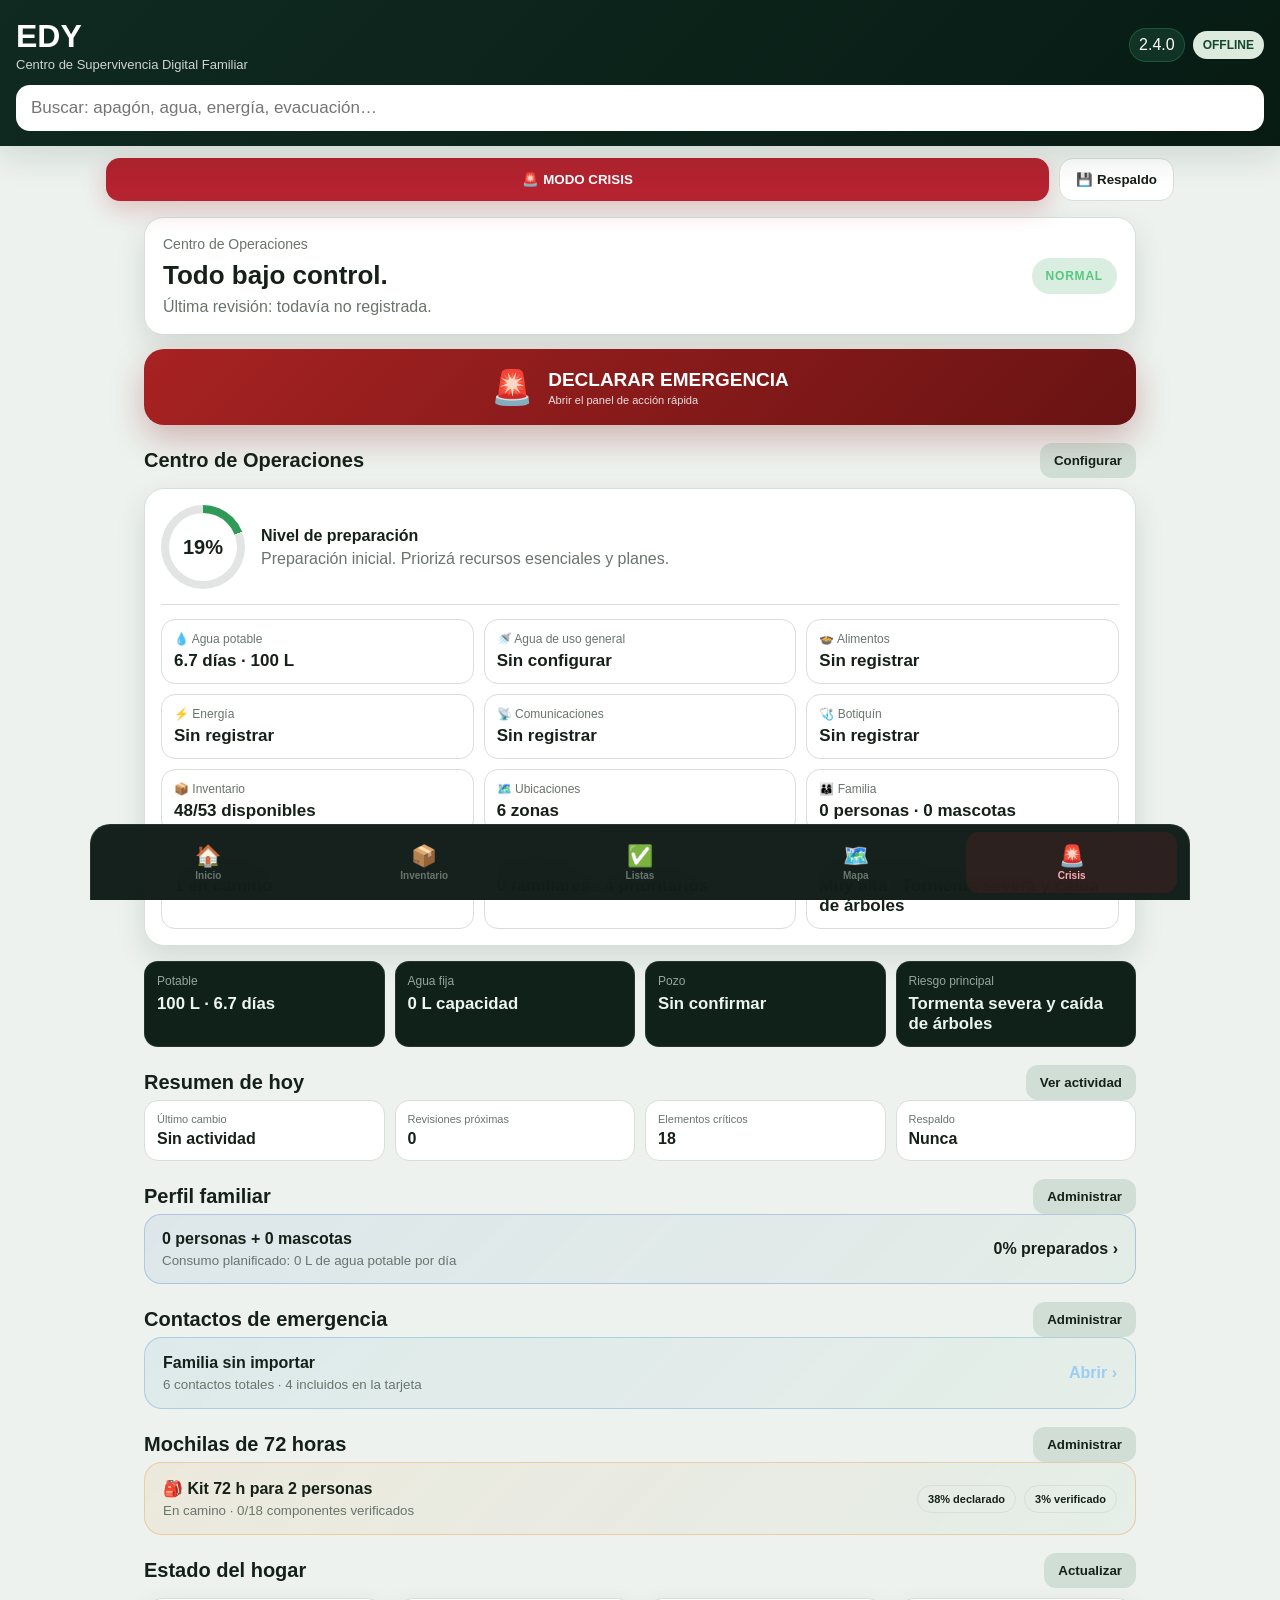
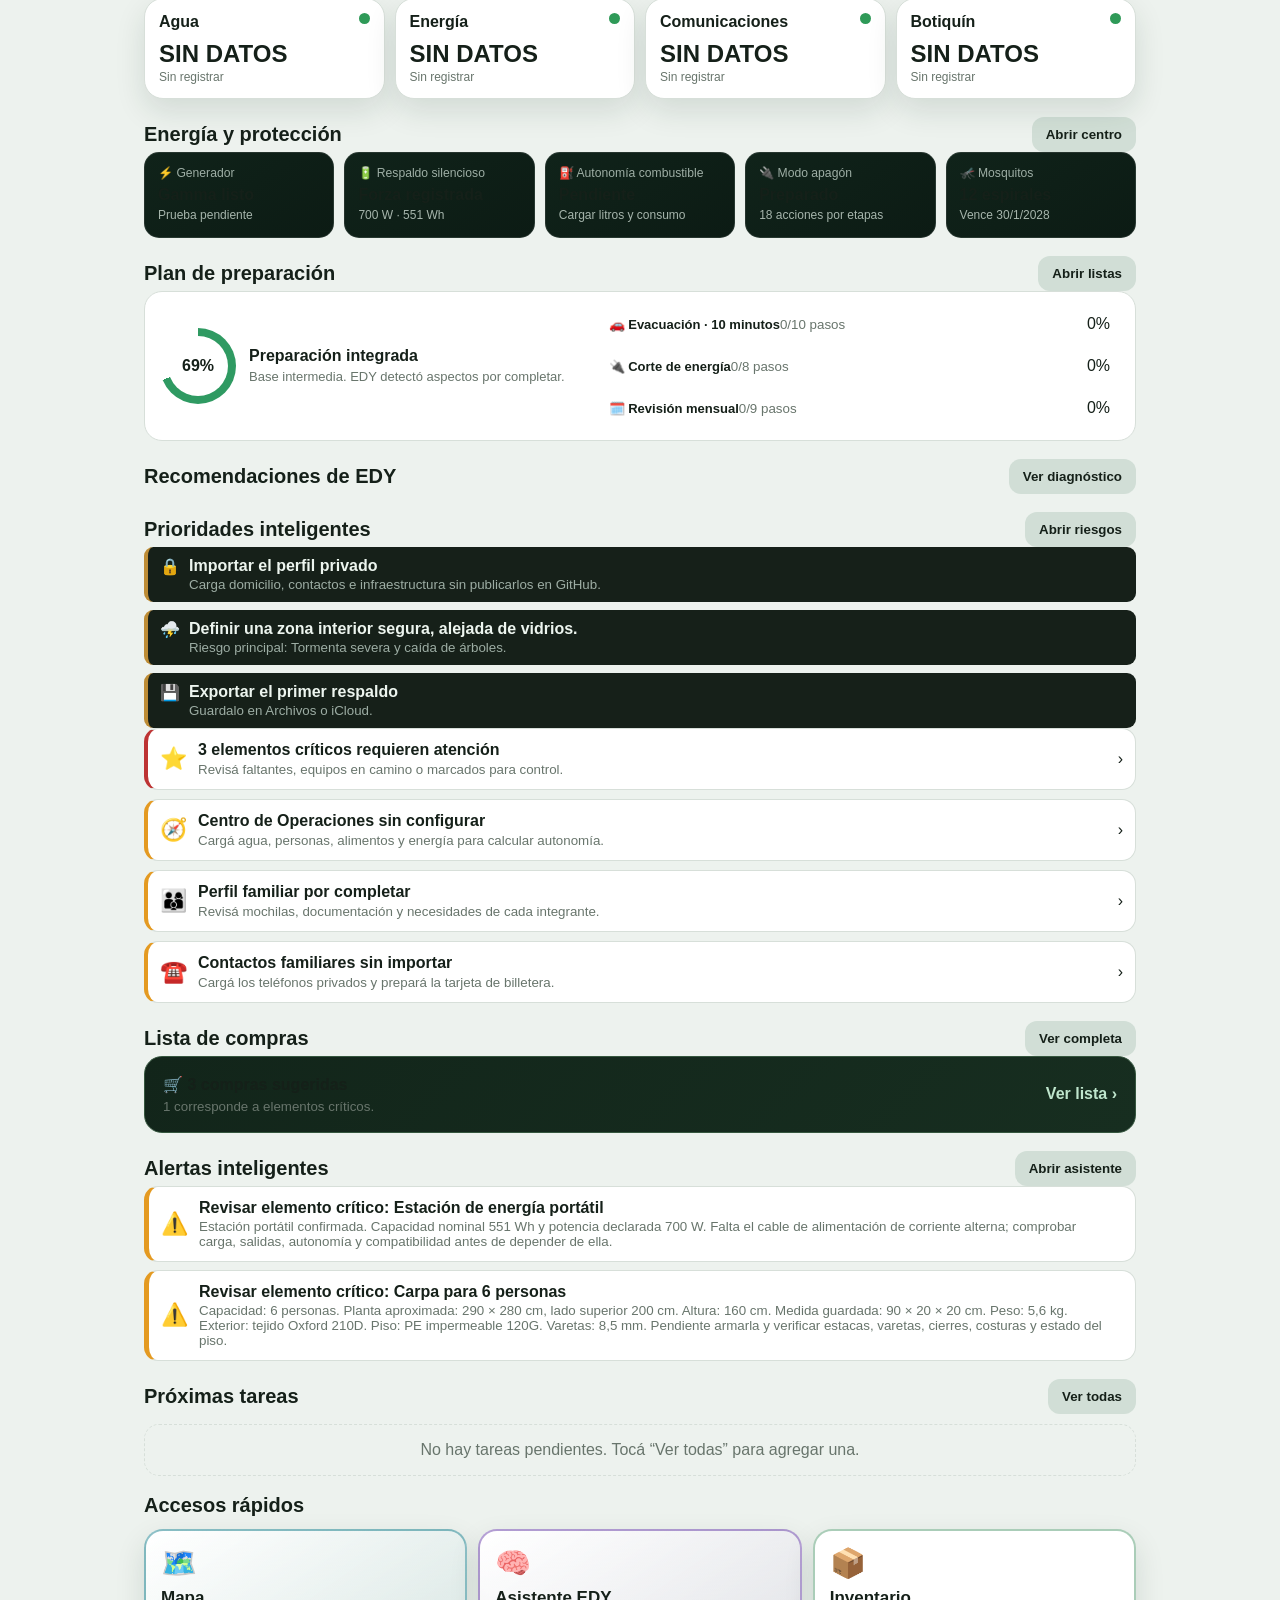
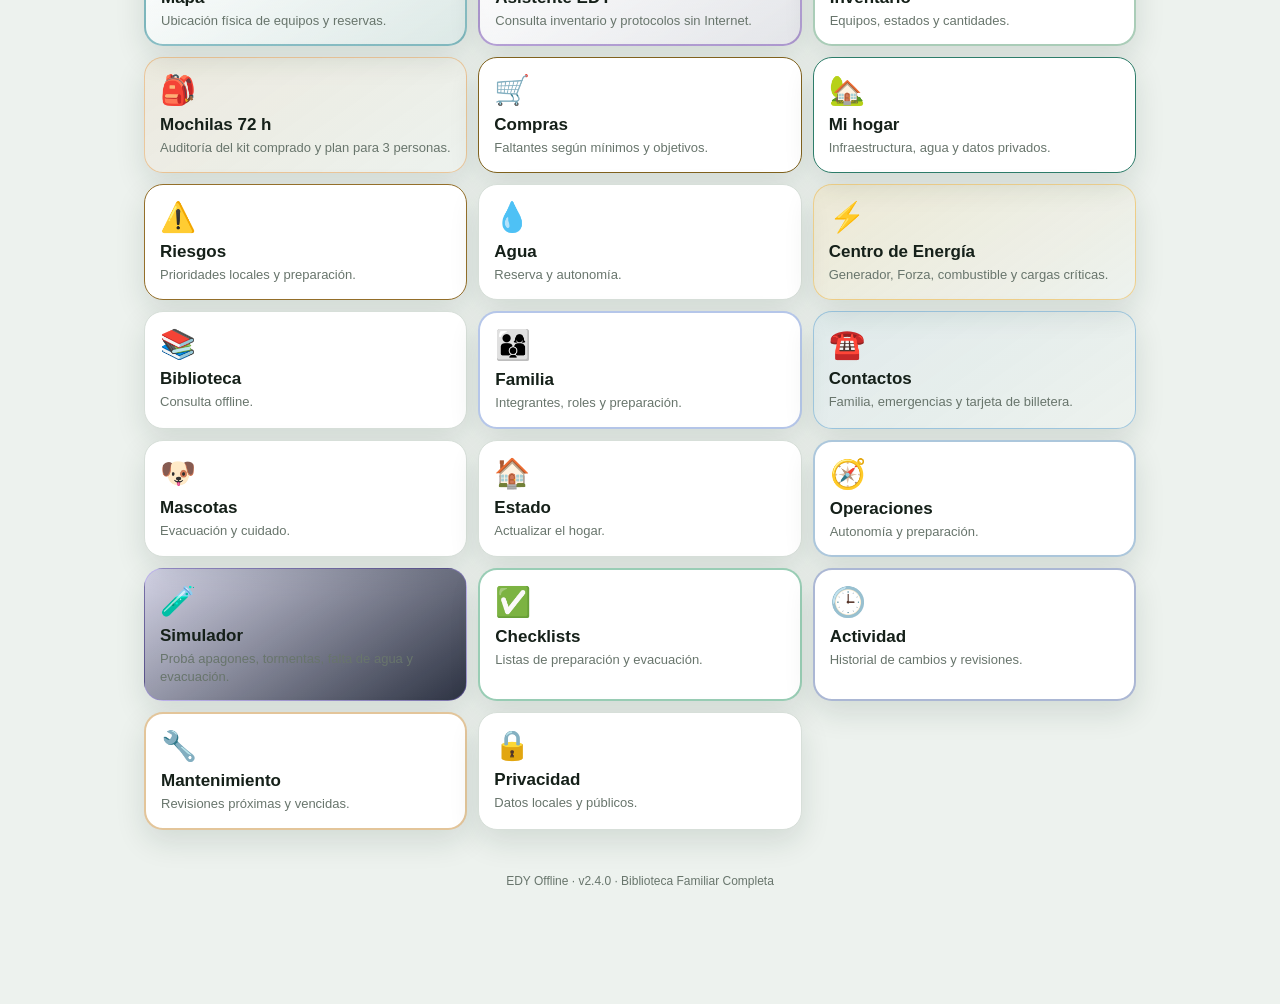
==== commit 8462c2cb: "Add files via upload" ====
--- a/index.html
+++ b/index.html
@@ -7,13 +7,13 @@
   <title>EDY Offline</title>
   <link rel="manifest" href="manifest.webmanifest">
   <link rel="icon" href="icon.svg" type="image/svg+xml">
-  <link rel="stylesheet" href="styles.css?v=2.2.3">
+  <link rel="stylesheet" href="styles.css?v=2.4.0">
 </head>
 <body>
 <header>
   <div class="brand">
     <div><h1>EDY</h1><p>Centro de Supervivencia Digital Familiar</p></div>
-    <div class="headerActions"><button class="versionBadge versionButton" onclick="openSection('actualizaciones')" title="Centro de actualizaciones">2.2.3</button><div class="pill">OFFLINE</div></div>
+    <div class="headerActions"><button class="versionBadge versionButton" onclick="openSection('actualizaciones')" title="Centro de actualizaciones">2.4.0</button><div class="pill">OFFLINE</div></div>
   </div>
   <input id="search" placeholder="Buscar: apagón, agua, energía, evacuación…">
 </header>
@@ -576,7 +576,7 @@
   <button class="back" onclick="home()">← Inicio</button>
   <h2>🔄 Centro de actualizaciones</h2>
   <div class="updateStatusCard">
-    <div><span>Versión instalada</span><strong id="installedVersion">2.2.3</strong></div>
+    <div><span>Versión instalada</span><strong id="installedVersion">2.4.0</strong></div>
     <div><span>Versión disponible</span><strong id="availableVersion">Comprobar</strong></div>
     <div><span>Modo offline</span><strong id="offlineCacheStatus">Verificando…</strong></div>
   </div>
@@ -689,7 +689,7 @@
 
 <section id="kits72" class="section searchable">
   <button class="back" onclick="home()">← Inicio</button>
-  <div class="sectionHeader"><div><h2>🎒 Mochilas y kits de 72 horas</h2><p>Compará el kit comercial, verificá lo recibido y armá una lista propia para 3 personas.</p></div><span class="offlineLibraryBadge">DATOS LOCALES</span></div>
+  <div class="sectionHeader"><div><h2>🎒 Mochilas y kits de 72 horas</h2><p>Compará el kit comercial, verificá lo recibido y armá una lista propia para 3 personas.</p></div><span class="offlineLibraryBadge">57 MANUALES OFFLINE + 35 PDF</span></div>
   <div class="kitStats">
     <div class="mapStat"><strong id="kitsPurchasedCount">1</strong><span>Kit comprado</span></div>
     <div class="mapStat"><strong id="kitsVerifiedCount">0/18</strong><span>Componentes verificados</span></div>
@@ -837,10 +837,46 @@
 
 <section id="biblioteca" class="section searchable">
   <button class="back" onclick="home()">← Inicio</button>
-  <div class="sectionHeader"><div><h2>📚 Biblioteca EDY Offline</h2><p>Protocolos incluidos en la aplicación y disponibles sin Internet.</p></div><span class="offlineLibraryBadge">22 MANUALES OFFLINE</span></div>
+  <div class="sectionHeader"><div><h2>📚 Biblioteca EDY Offline</h2><p>Protocolos incluidos en la aplicación y disponibles sin Internet.</p></div><span class="offlineLibraryBadge">31 MANUALES OFFLINE + 10 PDF</span></div>
   <div class="libraryDownloads">
-    <a class="downloadCard" href="manuales/Manual_Maestro_EDY_Biblioteca_Offline.pdf" target="_blank"><strong>📘 Manual Maestro EDY</strong><small>Abrir PDF offline</small></a>
+    <a class="downloadCard" href="manuales/Manual_Maestro_EDY_Biblioteca_Offline.pdf" target="_blank"><strong>📘 Manual Maestro EDY 2.4.0</strong><small>Uso, respaldo y entrenamiento</small></a>
     <a class="downloadCard" href="manuales/Checklist_Botiquin_Familiar_EDY.pdf" target="_blank"><strong>🩺 Checklist de botiquín</strong><small>Abrir PDF offline</small></a>
+    <a class="downloadCard" href="manuales/Biblioteca_Familiar_Dell_Era_Indice_2.4.0.pdf" target="_blank"><strong>📚 Índice Biblioteca Familiar 2.4.0</strong><small>35 manuales y plan anual</small></a>
+    <a class="downloadCard" href="manuales/Manual_01_Primeros_Auxilios_Familia_Dell_Era.pdf" target="_blank"><strong>🩹 01 Primeros auxilios</strong><small>Respuesta inicial y signos de alarma</small></a>
+    <a class="downloadCard" href="manuales/Manual_02_Medicamentos_Basicos_Familia_Dell_Era.pdf" target="_blank"><strong>💊 02 Medicamentos básicos</strong><small>Botiquín EDY y uso seguro</small></a>
+    <a class="downloadCard" href="manuales/Manual_03_Supervivencia_Selva_Paranaense.pdf" target="_blank"><strong>🌿 03 Selva Paranaense</strong><small>Prevención, STOP, agua y fauna</small></a>
+    <a class="downloadCard" href="manuales/Manual_04_Supervivencia_para_Principiantes.pdf" target="_blank"><strong>🧭 04 Supervivencia para principiantes</strong><small>Plan familiar de 72 horas</small></a>
+    <a class="downloadCard" href="manuales/Manual_05_Limpieza_Segura_de_Armas.pdf" target="_blank"><strong>🧰 05 Limpieza segura de armas</strong><small>Solo adultos habilitados</small></a>
+    <a class="downloadCard" href="manuales/Manual_06_Cocina_Basica_y_de_Emergencia.pdf" target="_blank"><strong>🍲 06 Cocina básica y de emergencia</strong><small>Recetas y seguridad alimentaria</small></a>
+    <a class="downloadCard" href="manuales/Manual_07_Pesca_Legal_y_Obtencion_de_Alimento.pdf" target="_blank"><strong>🎣 07 Pesca legal y alimento</strong><small>Licencia, veda y conservación</small></a>
+    <a class="downloadCard" href="manuales/Manual_08_Rutas_y_Evacuacion_Regional.pdf" target="_blank"><strong>🗺️ 08 Rutas y evacuación</strong><small>Misiones, Paraná y Paraguay</small></a>
+    <a class="downloadCard" href="manuales/Manual_09_Reparaciones_Basicas_del_Auto.pdf" target="_blank"><strong>🚗 09 Reparaciones básicas del auto</strong><small>Diagnóstico y seguridad vial</small></a>
+    <a class="downloadCard" href="manuales/Manual_10_Mascotas_Bella_y_Manchas.pdf" target="_blank"><strong>🐾 10 Mascotas: Bella y Manchas</strong><small>Primeros auxilios y botiquín veterinario</small></a>
+    <a class="downloadCard" href="manuales/Manual_11_Paneles_Solares_Instalacion_Uso_y_Mantenimiento.pdf" target="_blank"><strong>☀️ 11 Paneles solares</strong><small>Instalación, uso y mantenimiento seguro</small></a>
+    <a class="downloadCard" href="manuales/Manual_12_Supervivencia_Urbana.pdf" target="_blank"><strong>🏙️ 12 Supervivencia urbana y continuidad familiar</strong><small>Plan práctico para permanecer seguros en casa, moverse con criterio y evitar decisiones impulsivas durante una crisis urbana.</small></a>
+    <a class="downloadCard" href="manuales/Manual_13_Apagones_Prolongados.pdf" target="_blank"><strong>🔦 13 Apagones prolongados: 72 horas y más</strong><small>Protocolo familiar para sostener servicios esenciales y evitar monóxido, incendios, alimentos inseguros y agotamiento de baterías.</small></a>
+    <a class="downloadCard" href="manuales/Manual_14_Tormentas_Inundaciones.pdf" target="_blank"><strong>⛈️ 14 Tormentas severas, lluvias intensas e inundaciones</strong><small>Acciones antes, durante y después de tormentas, crecidas, anegamientos y vientos intensos.</small></a>
+    <a class="downloadCard" href="manuales/Manual_15_Incendios_en_Viviendas.pdf" target="_blank"><strong>🔥 15 Incendios en viviendas</strong><small>Guía familiar para reducir el riesgo de incendio, salir rápido y evitar volver a entrar.</small></a>
+    <a class="downloadCard" href="manuales/Manual_16_Comunicaciones_por_Radio.pdf" target="_blank"><strong>📻 16 Comunicaciones por radio en emergencias</strong><small>Cómo organizar radios, mensajes y horarios sin depender de Internet, respetando licencias y frecuencias autorizadas.</small></a>
+    <a class="downloadCard" href="manuales/Manual_17_Potabilizacion_y_Agua_Segura.pdf" target="_blank"><strong>💧 17 Potabilización, almacenamiento y uso de agua segura</strong><small>Manual para separar agua potable, tratar fuentes dudosas y evitar contaminación durante cortes o evacuaciones.</small></a>
+    <a class="downloadCard" href="manuales/Manual_18_Conservacion_y_Rotacion_de_Alimentos.pdf" target="_blank"><strong>🥫 18 Conservación, rotación y seguridad de alimentos</strong><small>Organización del stock de emergencia para consumir primero lo más próximo, reducir pérdidas y evitar intoxicaciones.</small></a>
+    <a class="downloadCard" href="manuales/Manual_19_Huerta_Familiar_y_Produccion.pdf" target="_blank"><strong>🌱 19 Huerta familiar y autoproducción de alimentos</strong><small>Guía para iniciar una huerta doméstica que complemente reservas sin depender de una emergencia.</small></a>
+    <a class="downloadCard" href="manuales/Manual_20_Electricidad_Domiciliaria_Segura.pdf" target="_blank"><strong>⚡ 20 Electricidad domiciliaria segura</strong><small>Manual de prevención para reconocer peligros y resolver solo acciones simples sin exponerse a 220 V.</small></a>
+    <a class="downloadCard" href="manuales/Manual_21_Plomeria_Basica.pdf" target="_blank"><strong>🔧 21 Plomería básica y control de pérdidas</strong><small>Procedimientos domésticos simples para pérdidas, grifos, inodoros y desagües; no incluye gas ni obras.</small></a>
+    <a class="downloadCard" href="manuales/Manual_22_Costura_y_Reparacion_de_Ropa.pdf" target="_blank"><strong>🧵 22 Costura y reparación de ropa y equipo textil</strong><small>Técnicas básicas para prolongar la vida útil de ropa y equipo sin máquinas especiales.</small></a>
+    <a class="downloadCard" href="manuales/Manual_23_Nudos_y_Cuerdas.pdf" target="_blank"><strong>🪢 23 Nudos, cuerdas y amarres básicos</strong><small>Nudos simples para organizar, asegurar lonas y transportar objetos, sin usos de escalada o rescate.</small></a>
+    <a class="downloadCard" href="manuales/Manual_24_Orientacion_Brujula_GPS.pdf" target="_blank"><strong>🧭 24 Orientación con mapa, brújula y GPS</strong><small>Cómo preparar y seguir una ruta sin depender exclusivamente de señal móvil.</small></a>
+    <a class="downloadCard" href="manuales/Manual_25_Fauna_de_Misiones.pdf" target="_blank"><strong>🐍 25 Fauna de Misiones: convivencia y seguridad</strong><small>Guía preventiva para convivir con fauna silvestre sin dañarla ni exponerse.</small></a>
+    <a class="downloadCard" href="manuales/Manual_26_Plantas_Utiles_y_Toxicas.pdf" target="_blank"><strong>🌿 26 Plantas útiles de huerta y plantas potencialmente tóxicas</strong><small>Manual preventivo para evitar consumo o uso medicinal de especies mal identificadas.</small></a>
+    <a class="downloadCard" href="manuales/Manual_27_Mantenimiento_de_Generadores.pdf" target="_blank"><strong>⛽ 27 Mantenimiento y uso seguro de generadores portátiles</strong><small>Plan de inspección y prueba para que el generador esté disponible sin generar monóxido, incendio o daño eléctrico.</small></a>
+    <a class="downloadCard" href="manuales/Manual_28_Motosierras_y_Herramientas.pdf" target="_blank"><strong>🪚 28 Uso seguro de motosierras y herramientas</strong><small>Guía preventiva para herramientas manuales y eléctricas, con énfasis en motosierras, sierras y el sistema TOTAL 20 V.</small></a>
+    <a class="downloadCard" href="manuales/Manual_29_Seguridad_y_Defensa_Pasiva_del_Hogar.pdf" target="_blank"><strong>🏠 29 Seguridad y defensa pasiva del hogar</strong><small>Plan familiar para reducir intrusiones y protegerse sin buscar enfrentamientos ni colocar trampas.</small></a>
+    <a class="downloadCard" href="manuales/Manual_30_Evacuacion_y_Reunificacion_Familiar.pdf" target="_blank"><strong>🚗 30 Evacuación y reunificación familiar</strong><small>Plan de salida para la familia Dell’Era con rutas, puntos de encuentro, vehículos y comunicación alternativa.</small></a>
+    <a class="downloadCard" href="manuales/Manual_31_Documentos_y_Respaldos.pdf" target="_blank"><strong>📄 31 Documentos importantes, dinero y respaldos</strong><small>Organización de documentación familiar y comercial sin incluir datos privados en el paquete público de EDY.</small></a>
+    <a class="downloadCard" href="manuales/Manual_32_Ninos_en_Emergencias.pdf" target="_blank"><strong>🧒 32 Niños y adolescentes en emergencias</strong><small>Plan para que los chicos sepan qué hacer sin asignarles responsabilidades de adultos.</small></a>
+    <a class="downloadCard" href="manuales/Manual_33_Adultos_Mayores_y_Accesibilidad.pdf" target="_blank"><strong>👵 33 Adultos mayores, movilidad y accesibilidad</strong><small>Plan para familiares que necesitan más tiempo, asistencia, equipos o medicación durante una emergencia.</small></a>
+    <a class="downloadCard" href="manuales/Manual_34_Contingencia_EcoIguazu.pdf" target="_blank"><strong>🚌 34 Plan de contingencia operativo - EcoIguazú Boutique Travel</strong><small>Marco de respuesta para incidentes que afecten pasajeros, vehículos, fronteras, atractivos, clima o canales de comunicación.</small></a>
+    <a class="downloadCard" href="manuales/Manual_35_Contingencia_ADAVI.pdf" target="_blank"><strong>🤝 35 Plan de contingencia institucional - ADAVI</strong><small>Estructura para responder a cierres, accidentes, conflictos operativos, desinformación o interrupciones que afecten a las agencias socias.</small></a>
   </div>
   <div class="manualToolbar">
     <div class="field"><label>Buscar en los manuales</label><input id="manualSearch" placeholder="Ej.: apagón, dengue, agua segura…" oninput="renderManuals()"></div>
@@ -870,14 +906,14 @@
   <button class="navCrisis" onclick="enterCrisisMode()"><span>🚨</span><small>Crisis</small></button>
 </nav>
 
-<footer>EDY Offline · v2.2.3 · Centro de Energía y Respuesta</footer>
-<script src="storage.js?v=2.2.3"></script>
-<script src="calculator.js?v=2.2.3"></script>
-<script src="media.js?v=2.2.3"></script>
-<script src="app.js?v=2.2.3"></script>
-<script src="kits.js?v=2.2.3"></script>
-<script src="v2.js?v=2.2.3"></script>
-<script src="v21.js?v=2.2.3"></script>
-<script src="v22.js?v=2.2.3"></script>
+<footer>EDY Offline · v2.4.0 · Biblioteca Familiar Completa</footer>
+<script src="storage.js?v=2.4.0"></script>
+<script src="calculator.js?v=2.4.0"></script>
+<script src="media.js?v=2.4.0"></script>
+<script src="app.js?v=2.4.0"></script>
+<script src="kits.js?v=2.4.0"></script>
+<script src="v2.js?v=2.4.0"></script>
+<script src="v21.js?v=2.4.0"></script>
+<script src="v22.js?v=2.4.0"></script>
 </body>
 </html>
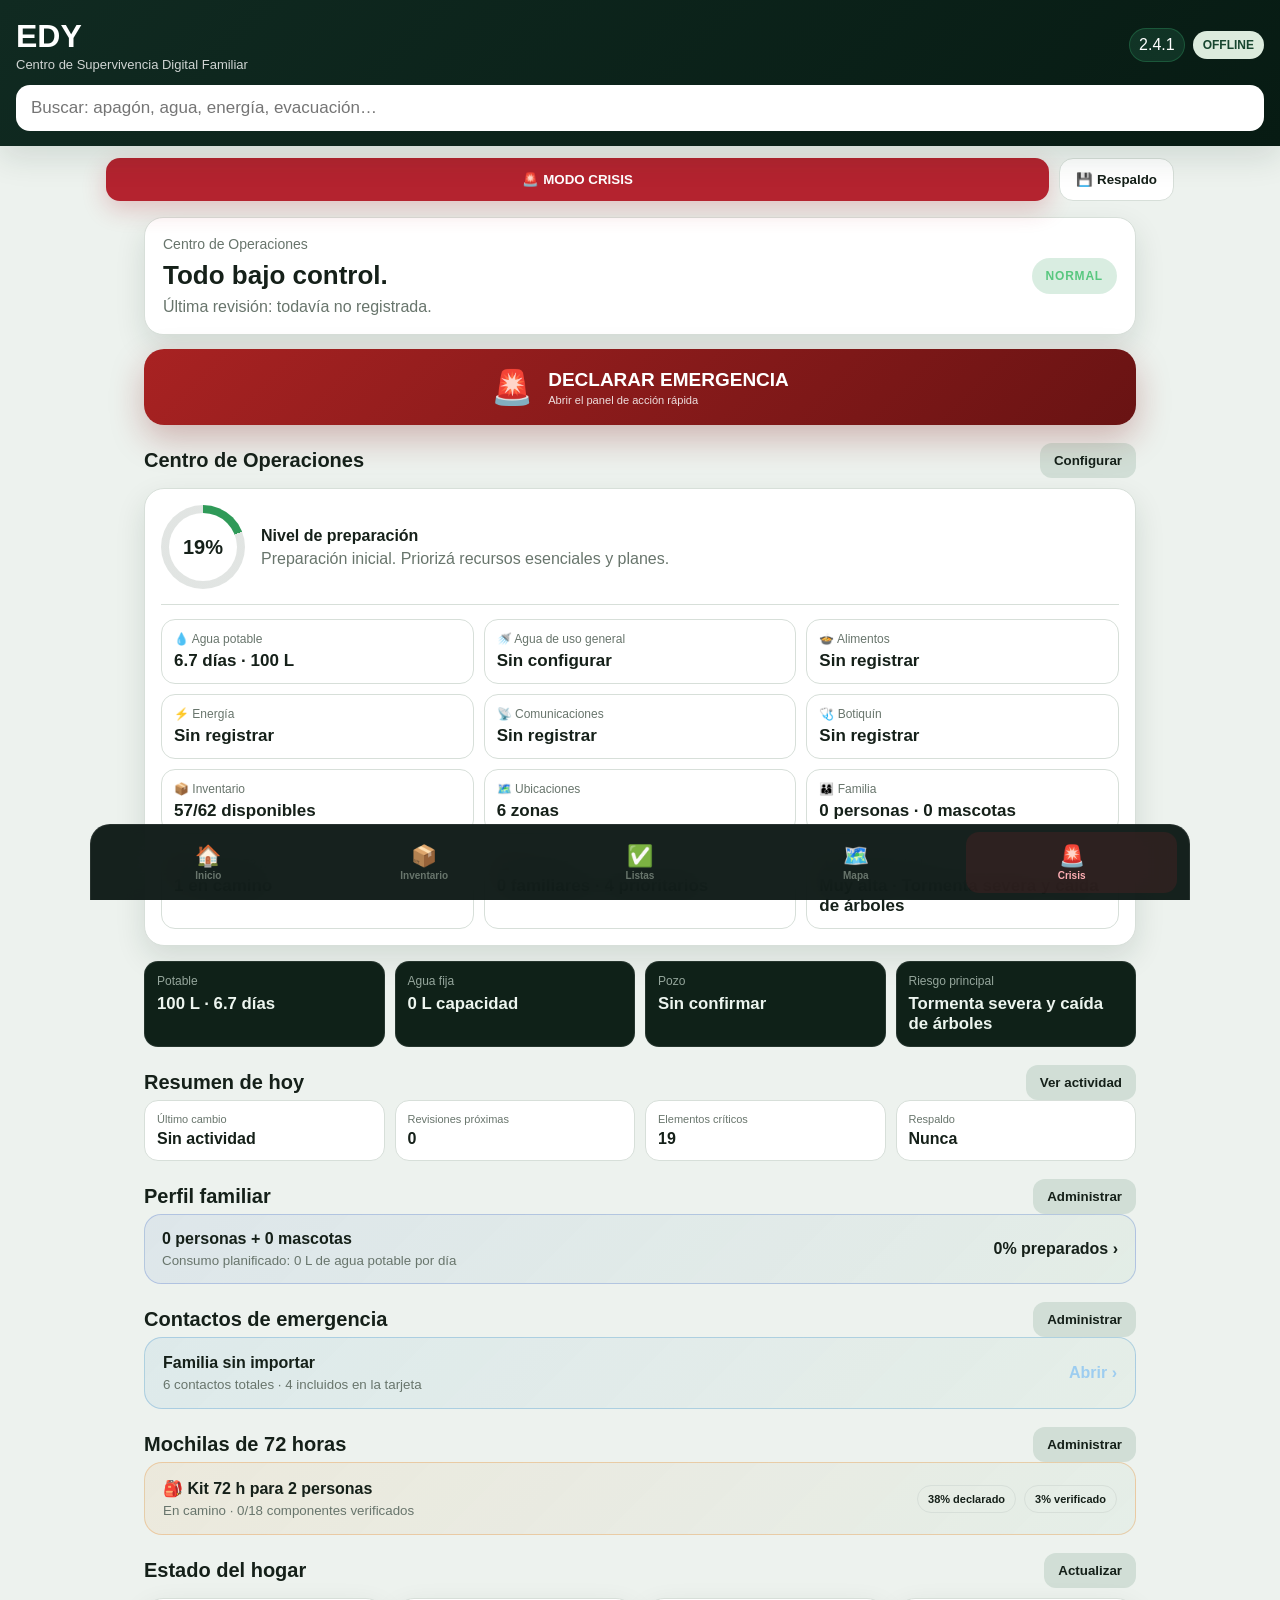
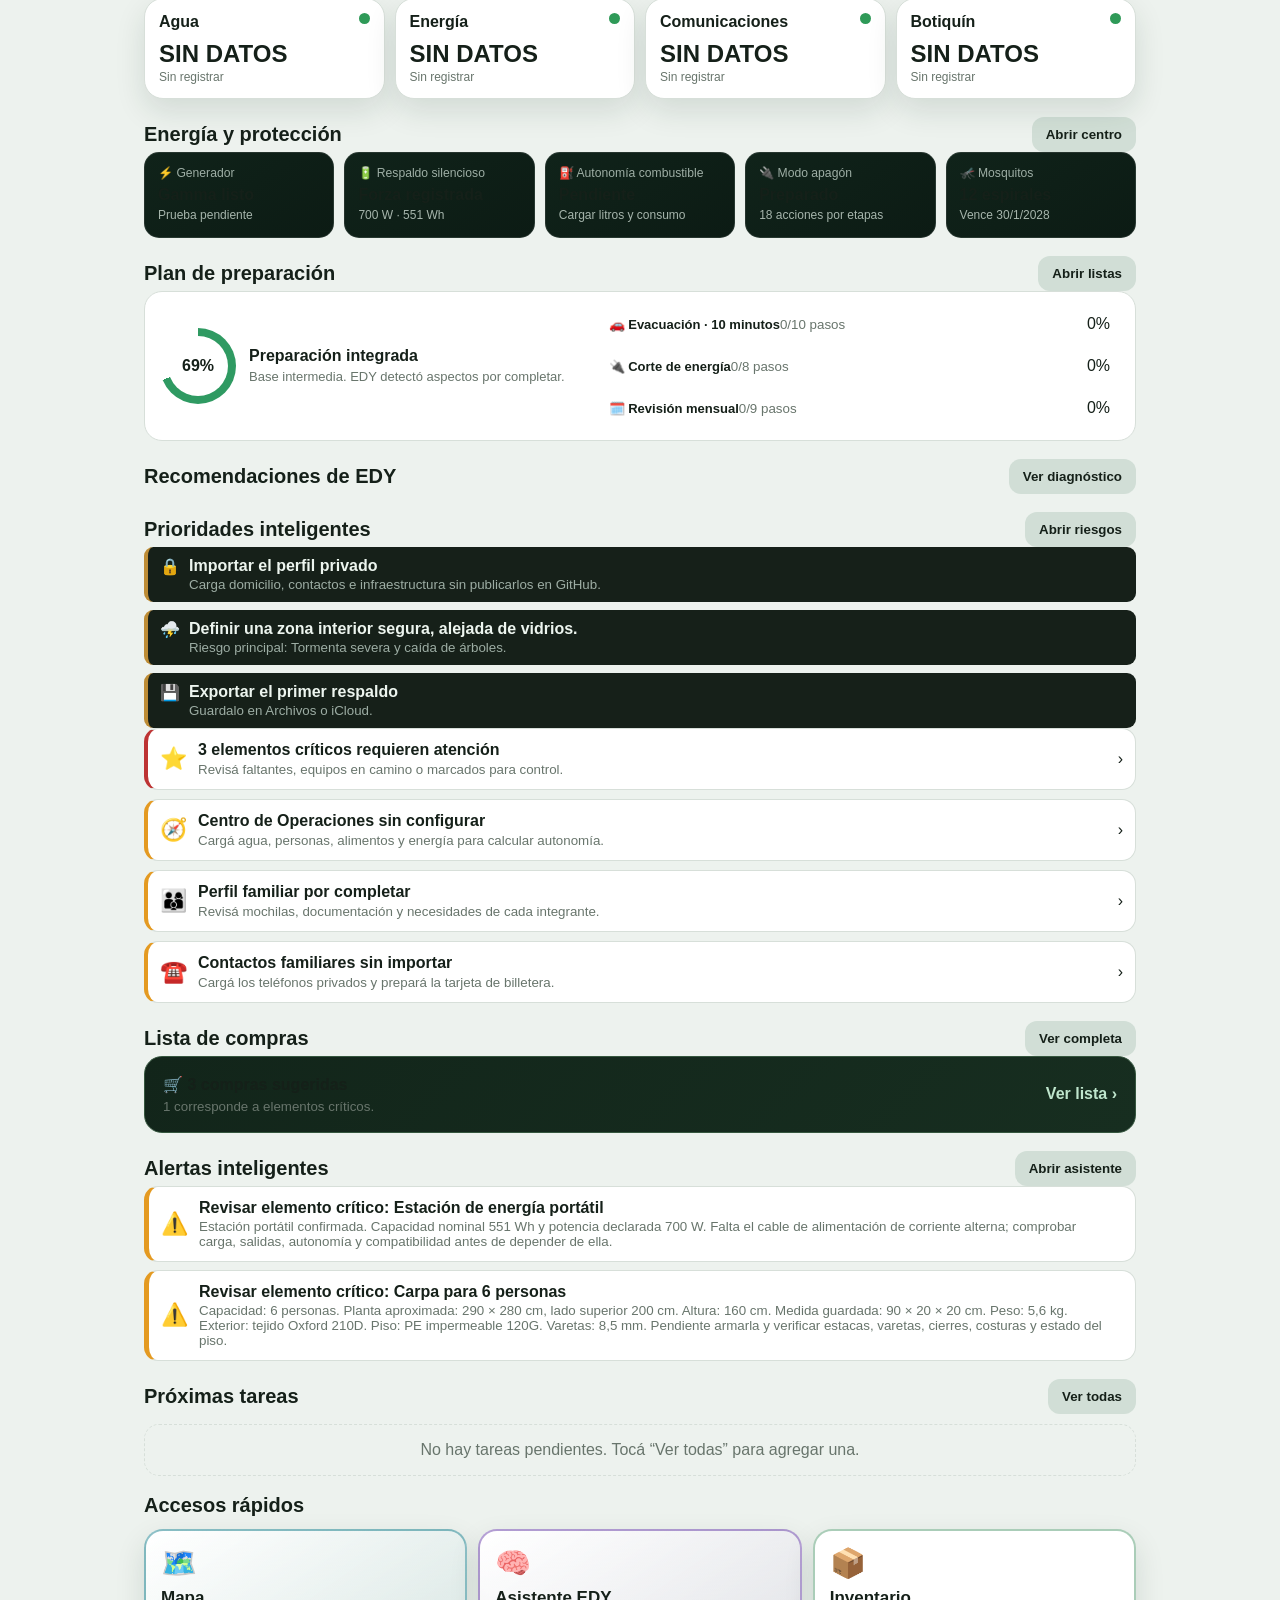
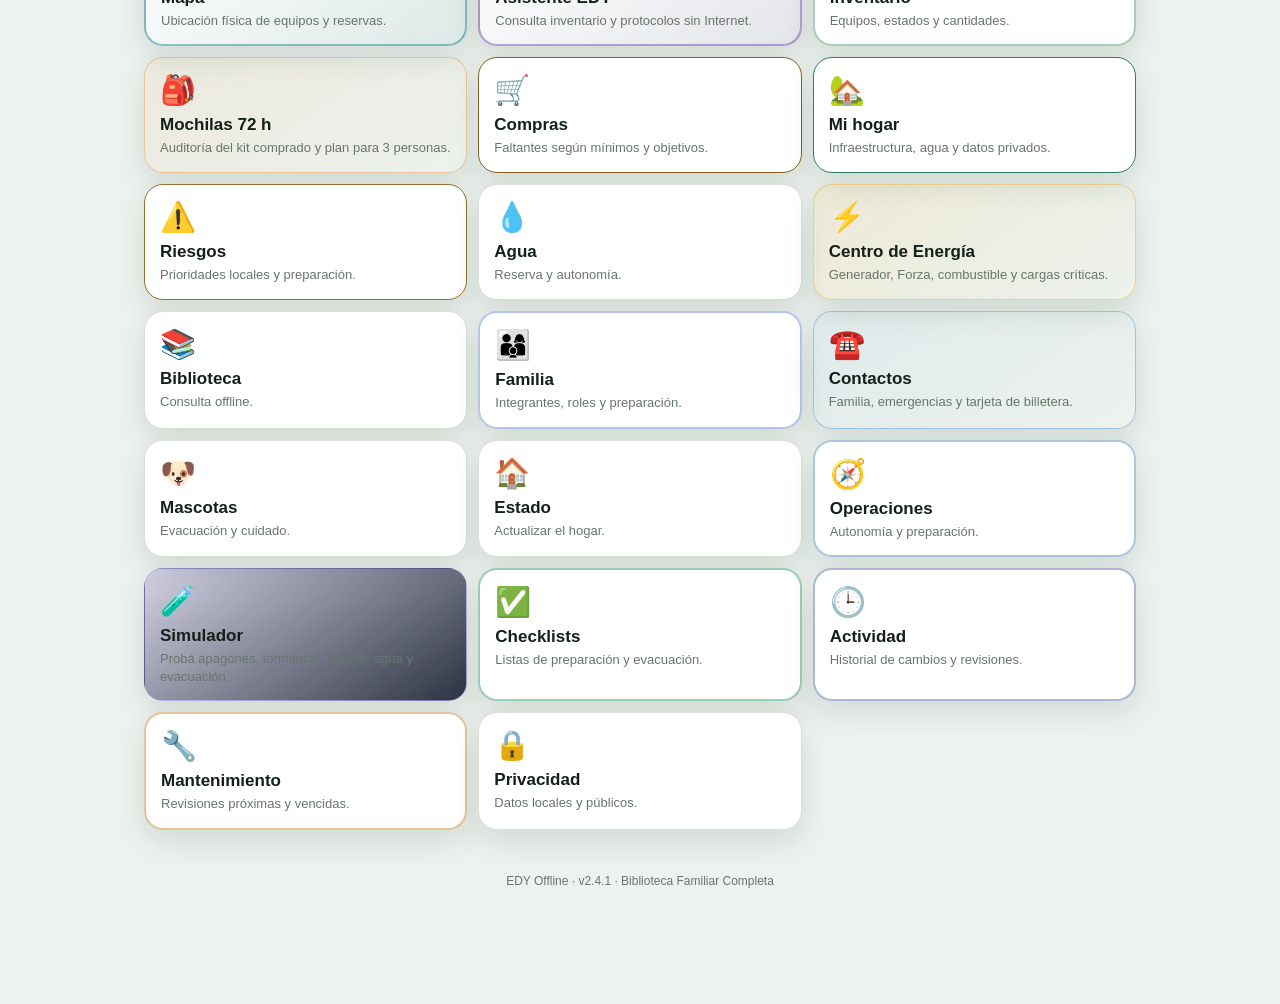
==== commit 1fd81139: "Add files via upload" ====
--- a/index.html
+++ b/index.html
@@ -7,13 +7,13 @@
   <title>EDY Offline</title>
   <link rel="manifest" href="manifest.webmanifest">
   <link rel="icon" href="icon.svg" type="image/svg+xml">
-  <link rel="stylesheet" href="styles.css?v=2.4.0">
+  <link rel="stylesheet" href="styles.css?v=2.4.1">
 </head>
 <body>
 <header>
   <div class="brand">
     <div><h1>EDY</h1><p>Centro de Supervivencia Digital Familiar</p></div>
-    <div class="headerActions"><button class="versionBadge versionButton" onclick="openSection('actualizaciones')" title="Centro de actualizaciones">2.4.0</button><div class="pill">OFFLINE</div></div>
+    <div class="headerActions"><button class="versionBadge versionButton" onclick="openSection('actualizaciones')" title="Centro de actualizaciones">2.4.1</button><div class="pill">OFFLINE</div></div>
   </div>
   <input id="search" placeholder="Buscar: apagón, agua, energía, evacuación…">
 </header>
@@ -576,7 +576,7 @@
   <button class="back" onclick="home()">← Inicio</button>
   <h2>🔄 Centro de actualizaciones</h2>
   <div class="updateStatusCard">
-    <div><span>Versión instalada</span><strong id="installedVersion">2.4.0</strong></div>
+    <div><span>Versión instalada</span><strong id="installedVersion">2.4.1</strong></div>
     <div><span>Versión disponible</span><strong id="availableVersion">Comprobar</strong></div>
     <div><span>Modo offline</span><strong id="offlineCacheStatus">Verificando…</strong></div>
   </div>
@@ -839,9 +839,9 @@
   <button class="back" onclick="home()">← Inicio</button>
   <div class="sectionHeader"><div><h2>📚 Biblioteca EDY Offline</h2><p>Protocolos incluidos en la aplicación y disponibles sin Internet.</p></div><span class="offlineLibraryBadge">31 MANUALES OFFLINE + 10 PDF</span></div>
   <div class="libraryDownloads">
-    <a class="downloadCard" href="manuales/Manual_Maestro_EDY_Biblioteca_Offline.pdf" target="_blank"><strong>📘 Manual Maestro EDY 2.4.0</strong><small>Uso, respaldo y entrenamiento</small></a>
+    <a class="downloadCard" href="manuales/Manual_Maestro_EDY_Biblioteca_Offline.pdf" target="_blank"><strong>📘 Manual Maestro EDY 2.4.1</strong><small>Uso, respaldo y entrenamiento</small></a>
     <a class="downloadCard" href="manuales/Checklist_Botiquin_Familiar_EDY.pdf" target="_blank"><strong>🩺 Checklist de botiquín</strong><small>Abrir PDF offline</small></a>
-    <a class="downloadCard" href="manuales/Biblioteca_Familiar_Dell_Era_Indice_2.4.0.pdf" target="_blank"><strong>📚 Índice Biblioteca Familiar 2.4.0</strong><small>35 manuales y plan anual</small></a>
+    <a class="downloadCard" href="manuales/Biblioteca_Familiar_Dell_Era_Indice_2.4.0.pdf" target="_blank"><strong>📚 Índice Biblioteca Familiar 2.4.1</strong><small>35 manuales y plan anual</small></a>
     <a class="downloadCard" href="manuales/Manual_01_Primeros_Auxilios_Familia_Dell_Era.pdf" target="_blank"><strong>🩹 01 Primeros auxilios</strong><small>Respuesta inicial y signos de alarma</small></a>
     <a class="downloadCard" href="manuales/Manual_02_Medicamentos_Basicos_Familia_Dell_Era.pdf" target="_blank"><strong>💊 02 Medicamentos básicos</strong><small>Botiquín EDY y uso seguro</small></a>
     <a class="downloadCard" href="manuales/Manual_03_Supervivencia_Selva_Paranaense.pdf" target="_blank"><strong>🌿 03 Selva Paranaense</strong><small>Prevención, STOP, agua y fauna</small></a>
@@ -906,14 +906,14 @@
   <button class="navCrisis" onclick="enterCrisisMode()"><span>🚨</span><small>Crisis</small></button>
 </nav>
 
-<footer>EDY Offline · v2.4.0 · Biblioteca Familiar Completa</footer>
-<script src="storage.js?v=2.4.0"></script>
-<script src="calculator.js?v=2.4.0"></script>
-<script src="media.js?v=2.4.0"></script>
-<script src="app.js?v=2.4.0"></script>
-<script src="kits.js?v=2.4.0"></script>
-<script src="v2.js?v=2.4.0"></script>
-<script src="v21.js?v=2.4.0"></script>
-<script src="v22.js?v=2.4.0"></script>
+<footer>EDY Offline · v2.4.1 · Biblioteca Familiar Completa</footer>
+<script src="storage.js?v=2.4.1"></script>
+<script src="calculator.js?v=2.4.1"></script>
+<script src="media.js?v=2.4.1"></script>
+<script src="app.js?v=2.4.1"></script>
+<script src="kits.js?v=2.4.1"></script>
+<script src="v2.js?v=2.4.1"></script>
+<script src="v21.js?v=2.4.1"></script>
+<script src="v22.js?v=2.4.1"></script>
 </body>
 </html>
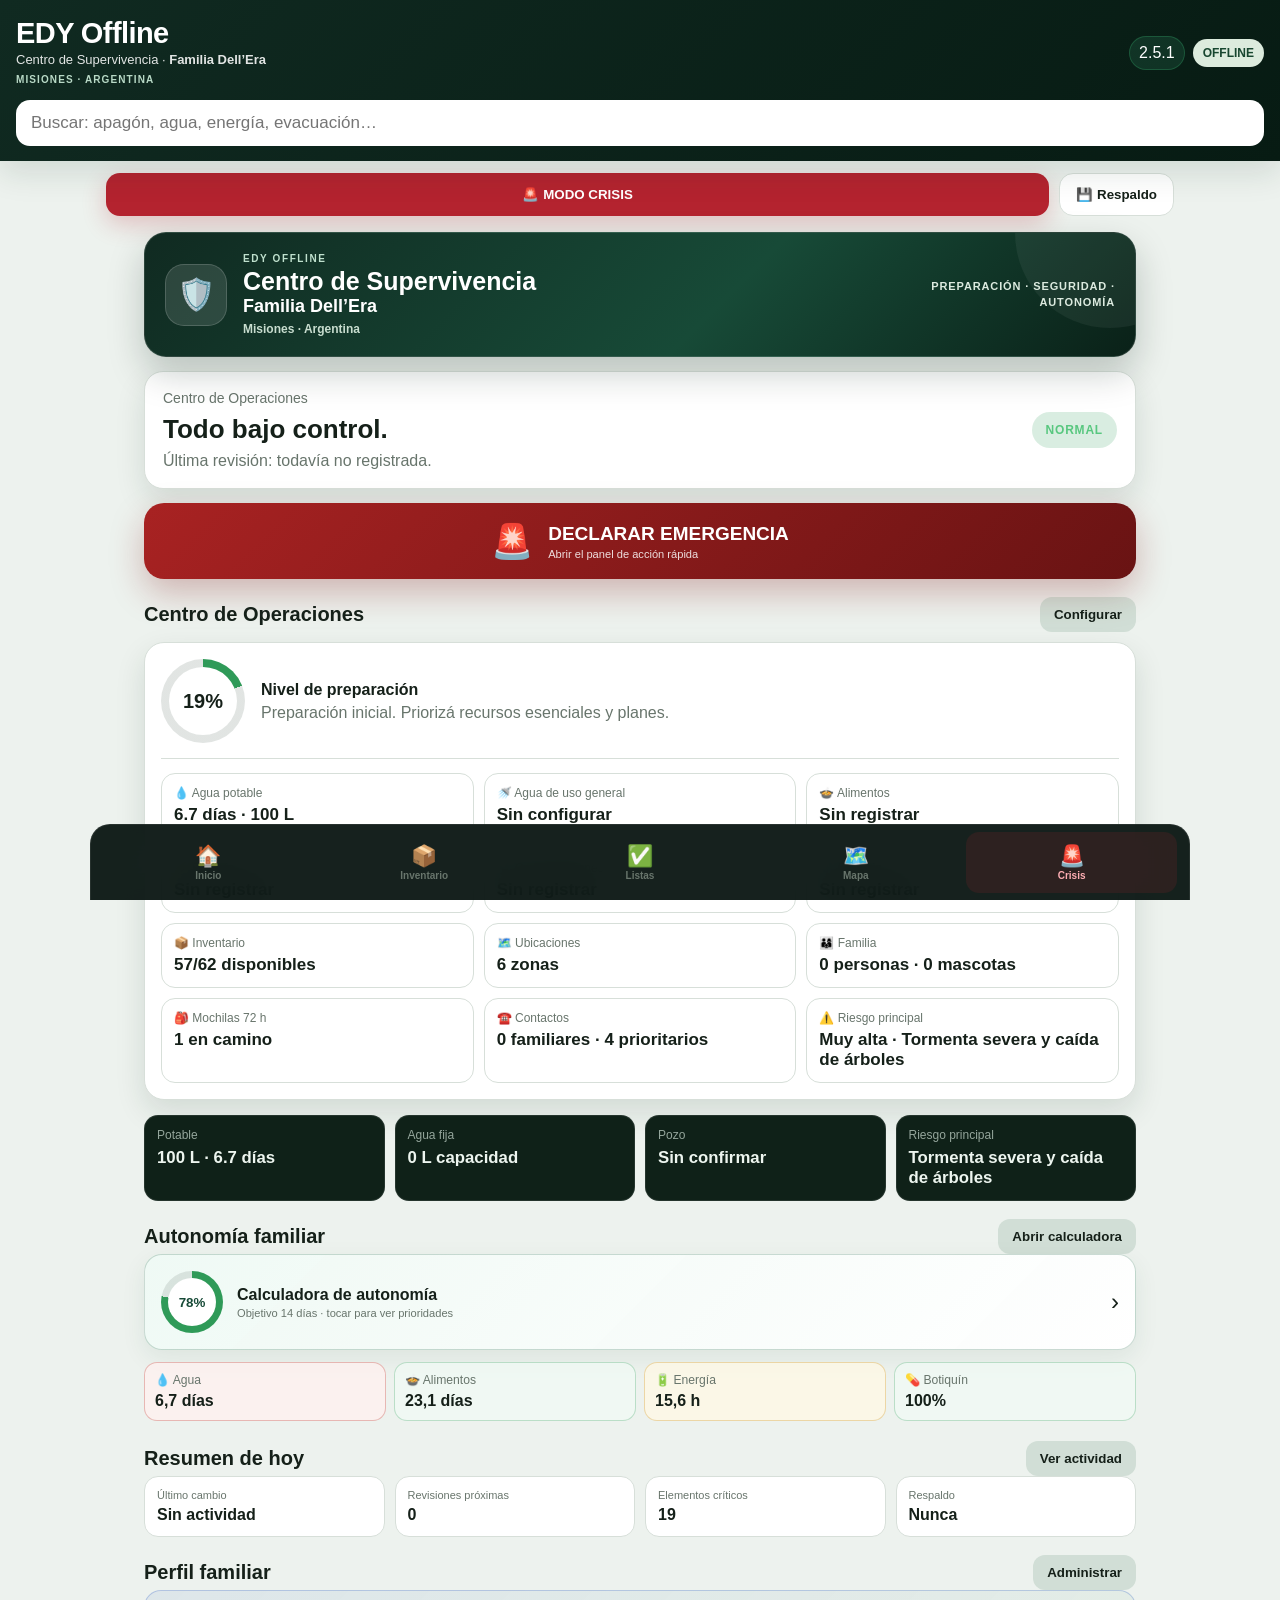
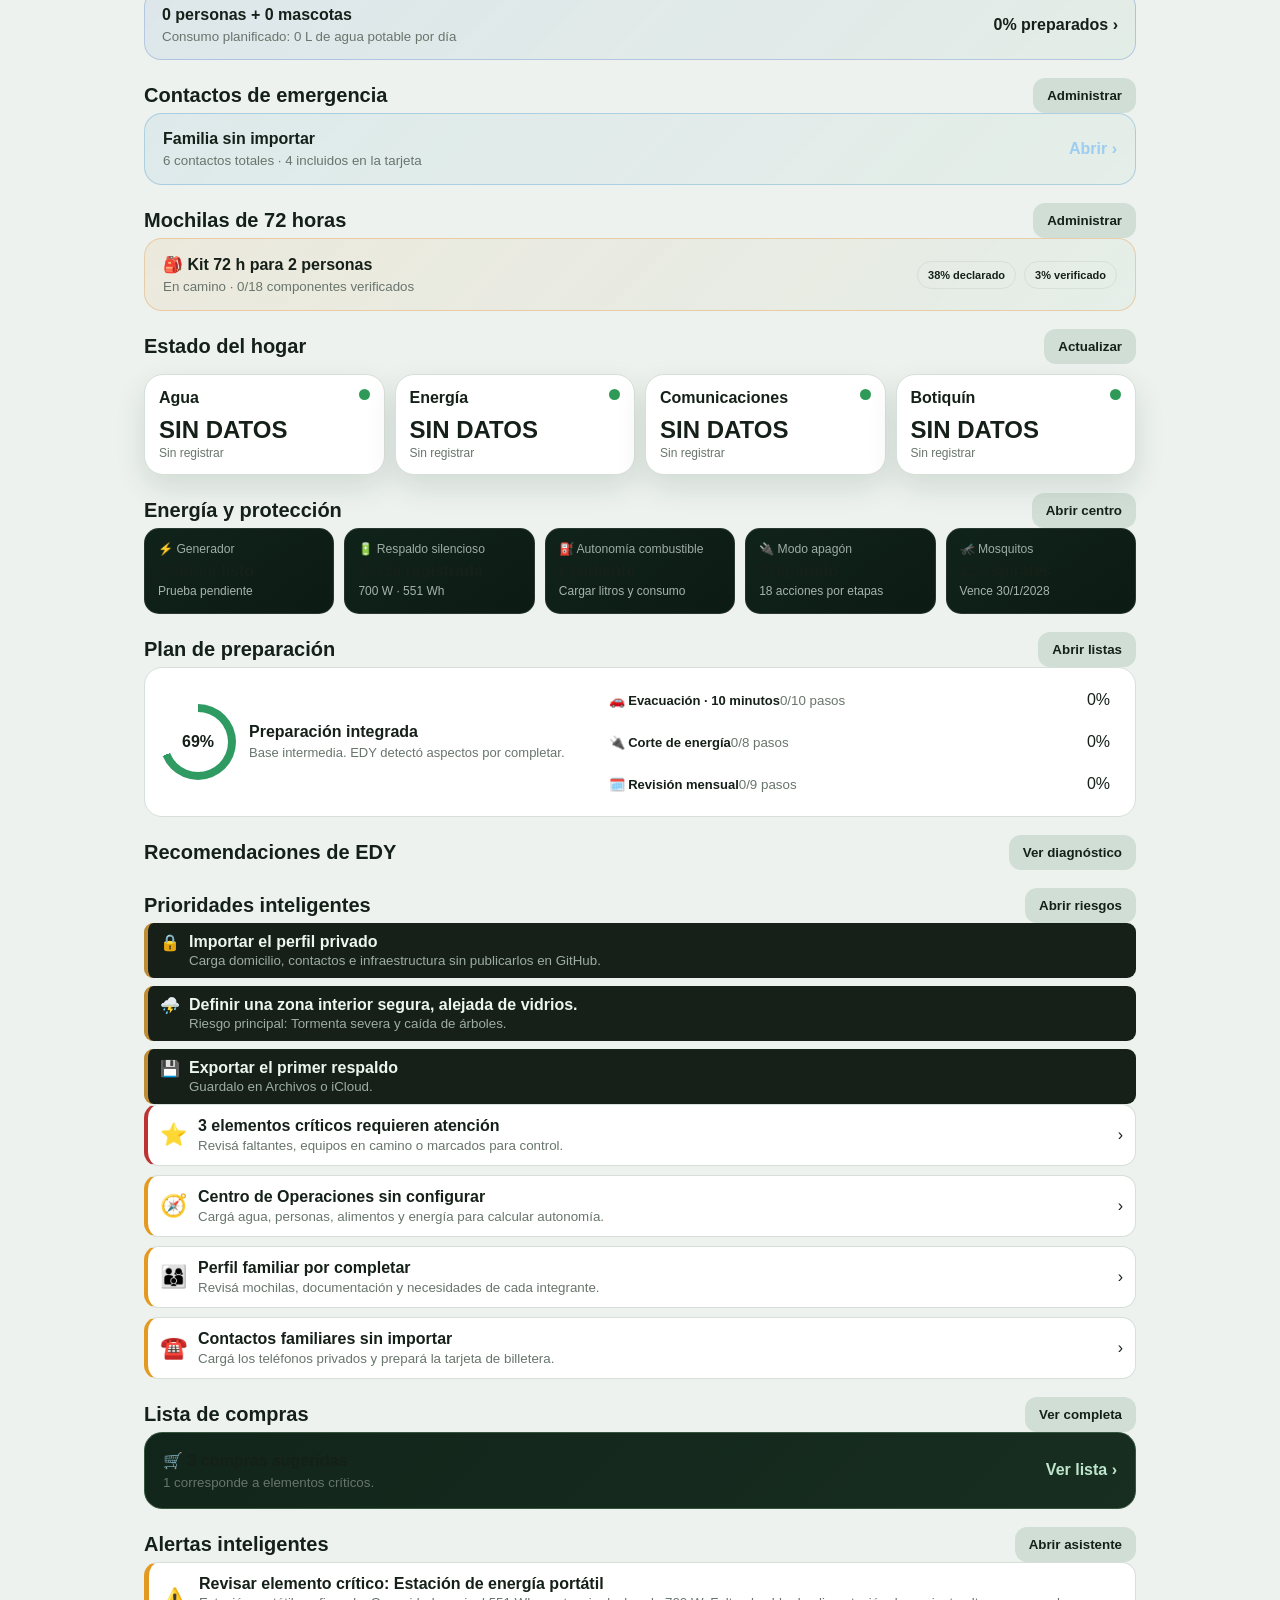
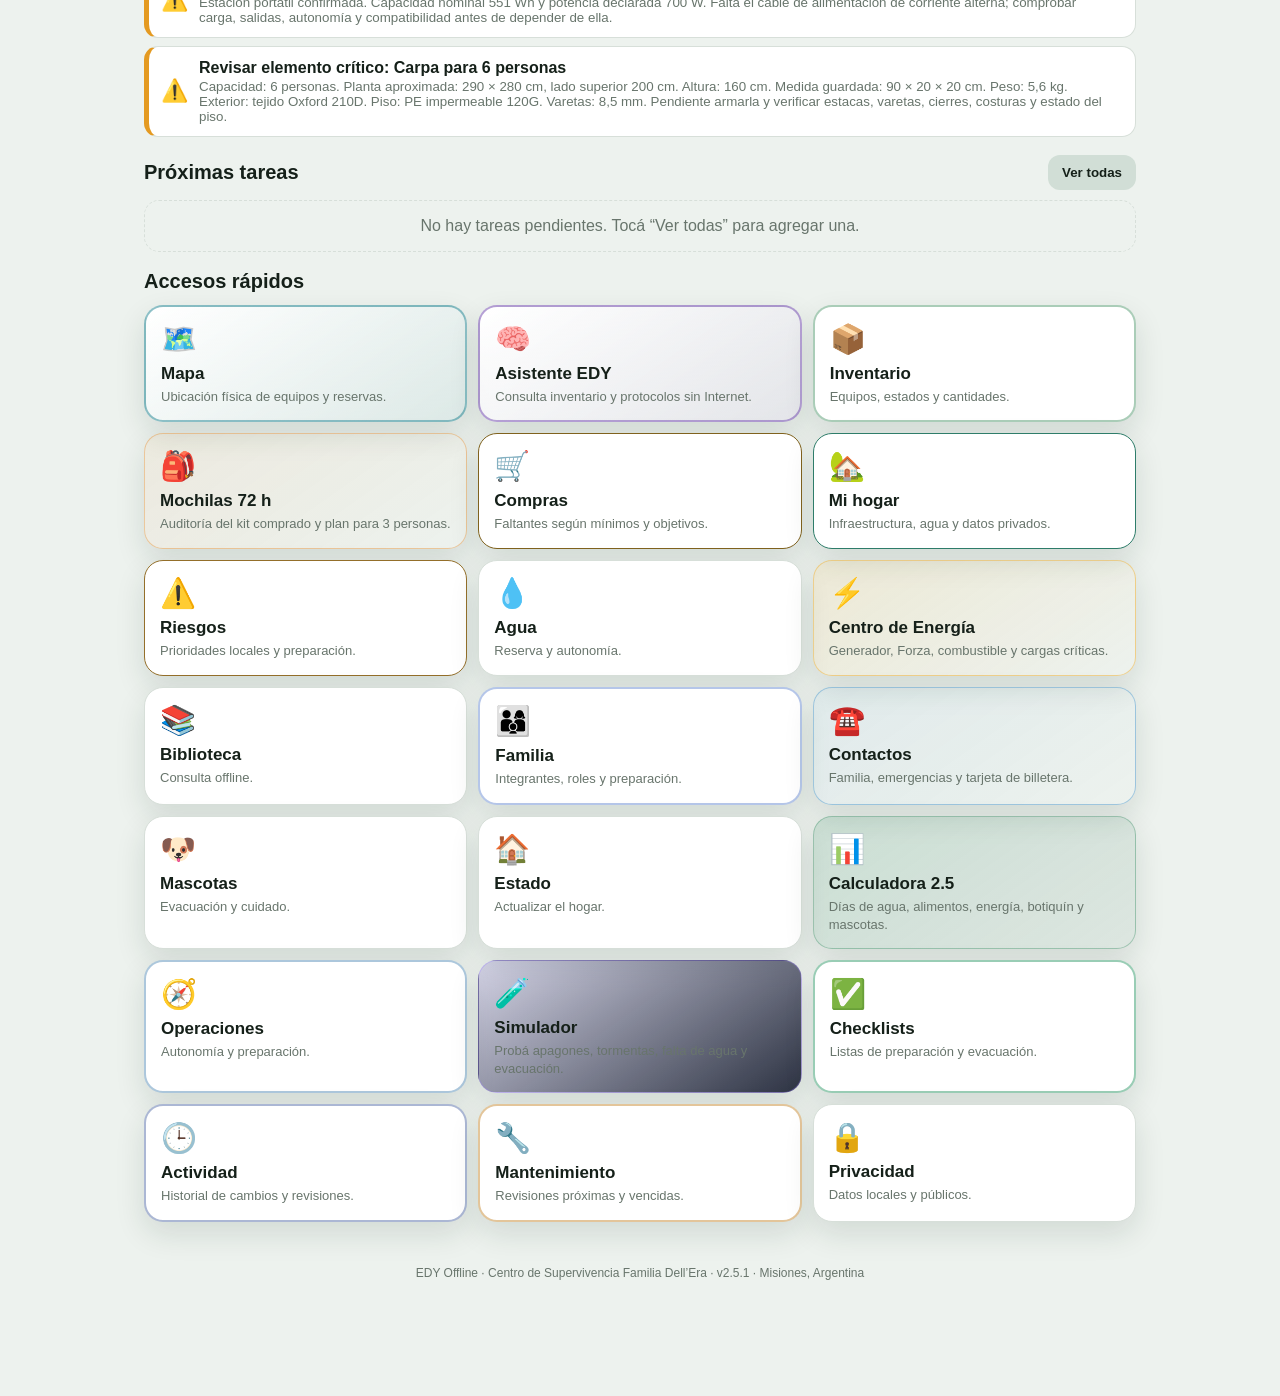
==== commit 9f293b13: "Add files via upload" ====
--- a/index.html
+++ b/index.html
@@ -4,16 +4,20 @@
   <meta charset="utf-8">
   <meta name="viewport" content="width=device-width,initial-scale=1,viewport-fit=cover">
   <meta name="theme-color" content="#102a21">
-  <title>EDY Offline</title>
+  <title>EDY Offline · Familia Dell’Era</title>
   <link rel="manifest" href="manifest.webmanifest">
   <link rel="icon" href="icon.svg" type="image/svg+xml">
-  <link rel="stylesheet" href="styles.css?v=2.4.1">
+  <link rel="stylesheet" href="styles.css?v=2.5.1">
 </head>
 <body>
 <header>
   <div class="brand">
-    <div><h1>EDY</h1><p>Centro de Supervivencia Digital Familiar</p></div>
-    <div class="headerActions"><button class="versionBadge versionButton" onclick="openSection('actualizaciones')" title="Centro de actualizaciones">2.4.1</button><div class="pill">OFFLINE</div></div>
+    <div class="brandIdentity">
+      <h1>EDY Offline</h1>
+      <p>Centro de Supervivencia · <strong>Familia Dell’Era</strong></p>
+      <span class="brandRegion">Misiones · Argentina</span>
+    </div>
+    <div class="headerActions"><button class="versionBadge versionButton" onclick="openSection('actualizaciones')" title="Centro de actualizaciones">2.5.1</button><div class="pill">OFFLINE</div></div>
   </div>
   <input id="search" placeholder="Buscar: apagón, agua, energía, evacuación…">
 </header>
@@ -29,6 +33,16 @@
 
 <main>
 <section id="home" class="section active">
+  <div class="familyIdentityCard" aria-label="Centro de Supervivencia de la Familia Dell’Era">
+    <div class="familyShield" aria-hidden="true">🛡️</div>
+    <div class="familyIdentityText">
+      <span class="familyIdentityEyebrow">EDY OFFLINE</span>
+      <h2>Centro de Supervivencia</h2>
+      <strong>Familia Dell’Era</strong>
+      <small>Misiones · Argentina</small>
+    </div>
+    <div class="familyIdentityMotto">Preparación · Seguridad · Autonomía</div>
+  </div>
   <div class="hero commandHero">
     <div>
       <div class="greeting" id="greeting">Centro de Operaciones</div>
@@ -72,6 +86,8 @@
     </div>
   </div>
 
+  <div class="titleRow"><h2>Autonomía familiar</h2><button class="back" onclick="openSection('autonomia')">Abrir calculadora</button></div>
+  <div id="autonomyHomeSummary" class="autonomyHomeSummary"></div>
 
   <div class="titleRow"><h2>Resumen de hoy</h2><button class="back" onclick="openSection('timeline')">Ver actividad</button></div>
   <div class="todayStrip">
@@ -130,6 +146,7 @@
     <div class="card contactsFeatured" onclick="openSection('contactos')"><div class="icon">☎️</div><h3>Contactos</h3><p>Familia, emergencias y tarjeta de billetera.</p></div>
     <div class="card" onclick="openSection('mascotas')"><div class="icon">🐶</div><h3>Mascotas</h3><p>Evacuación y cuidado.</p></div>
     <div class="card" onclick="openSection('estado')"><div class="icon">🏠</div><h3>Estado</h3><p>Actualizar el hogar.</p></div>
+    <div class="card autonomyFeatured" onclick="openSection('autonomia')"><div class="icon">📊</div><h3>Calculadora 2.5</h3><p>Días de agua, alimentos, energía, botiquín y mascotas.</p></div>
     <div class="card operationsFeatured" onclick="openSection('operaciones')"><div class="icon">🧭</div><h3>Operaciones</h3><p>Autonomía y preparación.</p></div>
     <div class="card simulatorFeatured" onclick="openSection('simulador')"><div class="icon">🧪</div><h3>Simulador</h3><p>Probá apagones, tormentas, falta de agua y evacuación.</p></div>
     <div class="card checklistFeatured" onclick="openSection('checklists')"><div class="icon">✅</div><h3>Checklists</h3><p>Listas de preparación y evacuación.</p></div>
@@ -363,6 +380,37 @@
   <div class="assistantDisclaimer">
     EDY 2.2 analiza datos locales del hogar, riesgos, agua, inventario, contactos, familia, biblioteca y mochilas de 72 horas. No reemplaza a los servicios de emergencia, profesionales médicos ni instrucciones oficiales.
   </div>
+</section>
+
+<section id="autonomia" class="section searchable">
+  <button class="back" onclick="home()">← Inicio</button>
+  <div class="sectionHeader"><div><h2>📊 Calculadora de Autonomía Familiar</h2><p>Convierte el inventario en días y horas estimadas para orientar las próximas compras.</p></div><span class="localBadge">EDY 2.5</span></div>
+  <div class="panel amber"><strong>Estimación, no garantía:</strong> los alimentos se calculan por energía aproximada y no representan una dieta completa. El agua depende del consumo real; la autonomía eléctrica cambia según cada equipo y sus picos de arranque.</div>
+  <div id="autonomyOverview"></div>
+
+  <div class="titleRow"><h2>Supuestos editables</h2><span id="autonomyUpdated" class="small"></span></div>
+  <div class="calculator autConfig">
+    <div class="formGrid">
+      <div class="field"><label>Objetivo familiar (días)</label><input id="autTargetDays" type="number" min="1" max="365" step="1"></div>
+      <div class="field"><label>Agua potable familiar (L/día)</label><input id="autWaterDaily" type="number" min="0.1" step="0.1"><small>Beber y cocinar. Puede sincronizarse con el perfil familiar.</small></div>
+      <div class="field"><label>Necesidad familiar de alimentos (kcal/día)</label><input id="autFoodDailyKcal" type="number" min="100" step="100"><small>Valor de planificación editable.</small></div>
+      <div class="field"><label>Porción utilizable del stock (%)</label><input id="autFoodUsablePct" type="number" min="1" max="100" step="1"><small>Descuenta pérdidas, envases y margen de seguridad.</small></div>
+      <div class="field"><label>Carga eléctrica crítica (W)</label><input id="autCriticalLoadW" type="number" min="1" step="1"><small>Ej.: luces, celulares, radio e iPad.</small></div>
+      <div class="field"><label>Batería actual de la Forza (%)</label><input id="autBatteryPercent" type="number" min="0" max="100" step="1"></div>
+      <div class="field"><label>Eficiencia batería/inversor (%)</label><input id="autEnergyEfficiency" type="number" min="1" max="100" step="1"></div>
+      <div class="field"><label>Objetivo de energía crítica (horas)</label><input id="autEnergyTargetHours" type="number" min="1" step="1"></div>
+      <div class="field"><label>Alimento para mascotas disponible (kg)</label><input id="autPetFoodKg" type="number" min="0" step="0.01"><small id="autPetDetected"></small></div>
+      <div class="field"><label>Consumo conjunto Bella + Manchas (kg/día)</label><input id="autPetDailyKg" type="number" min="0" step="0.01"><small>Completar según el alimento y la indicación veterinaria.</small></div>
+    </div>
+    <div class="actions"><button class="action" onclick="saveAutonomy()">Guardar y recalcular</button><button class="action secondary" onclick="syncAutonomyDefaults()">Sincronizar familia y energía</button><button class="action secondary" onclick="applyAutonomyToOperations()">Enviar a Operaciones</button><button class="action secondary" onclick="printAutonomyReport()">Imprimir informe</button><button class="action secondary" onclick="resetAutonomy()">Restablecer supuestos</button></div>
+  </div>
+
+  <div class="titleRow"><h2>Prioridades calculadas</h2><button class="back" onclick="openSection('compras')">Lista de compras</button></div>
+  <div id="autonomyPriorities" class="autonomyPriorities"></div>
+
+  <div class="titleRow"><h2>Cómo se calculan los alimentos</h2><button class="back" onclick="openSection('inventario')">Revisar inventario</button></div>
+  <div class="panel"><p>EDY usa el peso neto registrado y valores energéticos orientativos por tipo de alimento. Café, sal y productos sin peso confirmado quedan fuera. La tabla permite detectar exactamente qué falta completar.</p></div>
+  <div id="autonomyFoodBreakdown"></div>
 </section>
 
 <section id="operaciones" class="section">
@@ -576,7 +624,7 @@
   <button class="back" onclick="home()">← Inicio</button>
   <h2>🔄 Centro de actualizaciones</h2>
   <div class="updateStatusCard">
-    <div><span>Versión instalada</span><strong id="installedVersion">2.4.1</strong></div>
+    <div><span>Versión instalada</span><strong id="installedVersion">2.5.1</strong></div>
     <div><span>Versión disponible</span><strong id="availableVersion">Comprobar</strong></div>
     <div><span>Modo offline</span><strong id="offlineCacheStatus">Verificando…</strong></div>
   </div>
@@ -616,7 +664,7 @@
   </div>
   <div class="formGrid">
     <div class="field wide"><label>Dirección o referencia privada</label><input id="householdAddress" placeholder="Se guarda solamente en este dispositivo"></div>
-    <div class="field"><label>Localidad</label><input id="householdCity" placeholder="Ej.: Puerto Iguazú"></div>
+    <div class="field"><label>Localidad (opcional y privada)</label><input id="householdCity" placeholder="No se muestra en la portada"></div>
     <div class="field"><label>Provincia / país</label><input id="householdRegion" placeholder="Ej.: Misiones, Argentina"></div>
     <div class="field"><label>Tipo de inmueble</label><input id="householdType" placeholder="Ej.: vivienda urbana"></div>
     <div class="field"><label>¿El sistema de agua abastece otras unidades?</label><select id="householdSharedWater"><option value="unknown">Sin confirmar</option><option value="yes">Sí</option><option value="no">No</option></select></div>
@@ -837,46 +885,46 @@
 
 <section id="biblioteca" class="section searchable">
   <button class="back" onclick="home()">← Inicio</button>
-  <div class="sectionHeader"><div><h2>📚 Biblioteca EDY Offline</h2><p>Protocolos incluidos en la aplicación y disponibles sin Internet.</p></div><span class="offlineLibraryBadge">31 MANUALES OFFLINE + 10 PDF</span></div>
+  <div class="sectionHeader"><div><h2>📚 Biblioteca EDY Offline</h2><p>Protocolos incluidos en la aplicación y disponibles sin Internet.</p></div><span class="offlineLibraryBadge">57 GUÍAS OFFLINE + 35 PDF</span></div>
   <div class="libraryDownloads">
-    <a class="downloadCard" href="manuales/Manual_Maestro_EDY_Biblioteca_Offline.pdf" target="_blank"><strong>📘 Manual Maestro EDY 2.4.1</strong><small>Uso, respaldo y entrenamiento</small></a>
-    <a class="downloadCard" href="manuales/Checklist_Botiquin_Familiar_EDY.pdf" target="_blank"><strong>🩺 Checklist de botiquín</strong><small>Abrir PDF offline</small></a>
-    <a class="downloadCard" href="manuales/Biblioteca_Familiar_Dell_Era_Indice_2.4.0.pdf" target="_blank"><strong>📚 Índice Biblioteca Familiar 2.4.1</strong><small>35 manuales y plan anual</small></a>
-    <a class="downloadCard" href="manuales/Manual_01_Primeros_Auxilios_Familia_Dell_Era.pdf" target="_blank"><strong>🩹 01 Primeros auxilios</strong><small>Respuesta inicial y signos de alarma</small></a>
-    <a class="downloadCard" href="manuales/Manual_02_Medicamentos_Basicos_Familia_Dell_Era.pdf" target="_blank"><strong>💊 02 Medicamentos básicos</strong><small>Botiquín EDY y uso seguro</small></a>
-    <a class="downloadCard" href="manuales/Manual_03_Supervivencia_Selva_Paranaense.pdf" target="_blank"><strong>🌿 03 Selva Paranaense</strong><small>Prevención, STOP, agua y fauna</small></a>
-    <a class="downloadCard" href="manuales/Manual_04_Supervivencia_para_Principiantes.pdf" target="_blank"><strong>🧭 04 Supervivencia para principiantes</strong><small>Plan familiar de 72 horas</small></a>
-    <a class="downloadCard" href="manuales/Manual_05_Limpieza_Segura_de_Armas.pdf" target="_blank"><strong>🧰 05 Limpieza segura de armas</strong><small>Solo adultos habilitados</small></a>
-    <a class="downloadCard" href="manuales/Manual_06_Cocina_Basica_y_de_Emergencia.pdf" target="_blank"><strong>🍲 06 Cocina básica y de emergencia</strong><small>Recetas y seguridad alimentaria</small></a>
-    <a class="downloadCard" href="manuales/Manual_07_Pesca_Legal_y_Obtencion_de_Alimento.pdf" target="_blank"><strong>🎣 07 Pesca legal y alimento</strong><small>Licencia, veda y conservación</small></a>
-    <a class="downloadCard" href="manuales/Manual_08_Rutas_y_Evacuacion_Regional.pdf" target="_blank"><strong>🗺️ 08 Rutas y evacuación</strong><small>Misiones, Paraná y Paraguay</small></a>
-    <a class="downloadCard" href="manuales/Manual_09_Reparaciones_Basicas_del_Auto.pdf" target="_blank"><strong>🚗 09 Reparaciones básicas del auto</strong><small>Diagnóstico y seguridad vial</small></a>
-    <a class="downloadCard" href="manuales/Manual_10_Mascotas_Bella_y_Manchas.pdf" target="_blank"><strong>🐾 10 Mascotas: Bella y Manchas</strong><small>Primeros auxilios y botiquín veterinario</small></a>
-    <a class="downloadCard" href="manuales/Manual_11_Paneles_Solares_Instalacion_Uso_y_Mantenimiento.pdf" target="_blank"><strong>☀️ 11 Paneles solares</strong><small>Instalación, uso y mantenimiento seguro</small></a>
-    <a class="downloadCard" href="manuales/Manual_12_Supervivencia_Urbana.pdf" target="_blank"><strong>🏙️ 12 Supervivencia urbana y continuidad familiar</strong><small>Plan práctico para permanecer seguros en casa, moverse con criterio y evitar decisiones impulsivas durante una crisis urbana.</small></a>
-    <a class="downloadCard" href="manuales/Manual_13_Apagones_Prolongados.pdf" target="_blank"><strong>🔦 13 Apagones prolongados: 72 horas y más</strong><small>Protocolo familiar para sostener servicios esenciales y evitar monóxido, incendios, alimentos inseguros y agotamiento de baterías.</small></a>
-    <a class="downloadCard" href="manuales/Manual_14_Tormentas_Inundaciones.pdf" target="_blank"><strong>⛈️ 14 Tormentas severas, lluvias intensas e inundaciones</strong><small>Acciones antes, durante y después de tormentas, crecidas, anegamientos y vientos intensos.</small></a>
-    <a class="downloadCard" href="manuales/Manual_15_Incendios_en_Viviendas.pdf" target="_blank"><strong>🔥 15 Incendios en viviendas</strong><small>Guía familiar para reducir el riesgo de incendio, salir rápido y evitar volver a entrar.</small></a>
-    <a class="downloadCard" href="manuales/Manual_16_Comunicaciones_por_Radio.pdf" target="_blank"><strong>📻 16 Comunicaciones por radio en emergencias</strong><small>Cómo organizar radios, mensajes y horarios sin depender de Internet, respetando licencias y frecuencias autorizadas.</small></a>
-    <a class="downloadCard" href="manuales/Manual_17_Potabilizacion_y_Agua_Segura.pdf" target="_blank"><strong>💧 17 Potabilización, almacenamiento y uso de agua segura</strong><small>Manual para separar agua potable, tratar fuentes dudosas y evitar contaminación durante cortes o evacuaciones.</small></a>
-    <a class="downloadCard" href="manuales/Manual_18_Conservacion_y_Rotacion_de_Alimentos.pdf" target="_blank"><strong>🥫 18 Conservación, rotación y seguridad de alimentos</strong><small>Organización del stock de emergencia para consumir primero lo más próximo, reducir pérdidas y evitar intoxicaciones.</small></a>
-    <a class="downloadCard" href="manuales/Manual_19_Huerta_Familiar_y_Produccion.pdf" target="_blank"><strong>🌱 19 Huerta familiar y autoproducción de alimentos</strong><small>Guía para iniciar una huerta doméstica que complemente reservas sin depender de una emergencia.</small></a>
-    <a class="downloadCard" href="manuales/Manual_20_Electricidad_Domiciliaria_Segura.pdf" target="_blank"><strong>⚡ 20 Electricidad domiciliaria segura</strong><small>Manual de prevención para reconocer peligros y resolver solo acciones simples sin exponerse a 220 V.</small></a>
-    <a class="downloadCard" href="manuales/Manual_21_Plomeria_Basica.pdf" target="_blank"><strong>🔧 21 Plomería básica y control de pérdidas</strong><small>Procedimientos domésticos simples para pérdidas, grifos, inodoros y desagües; no incluye gas ni obras.</small></a>
-    <a class="downloadCard" href="manuales/Manual_22_Costura_y_Reparacion_de_Ropa.pdf" target="_blank"><strong>🧵 22 Costura y reparación de ropa y equipo textil</strong><small>Técnicas básicas para prolongar la vida útil de ropa y equipo sin máquinas especiales.</small></a>
-    <a class="downloadCard" href="manuales/Manual_23_Nudos_y_Cuerdas.pdf" target="_blank"><strong>🪢 23 Nudos, cuerdas y amarres básicos</strong><small>Nudos simples para organizar, asegurar lonas y transportar objetos, sin usos de escalada o rescate.</small></a>
-    <a class="downloadCard" href="manuales/Manual_24_Orientacion_Brujula_GPS.pdf" target="_blank"><strong>🧭 24 Orientación con mapa, brújula y GPS</strong><small>Cómo preparar y seguir una ruta sin depender exclusivamente de señal móvil.</small></a>
-    <a class="downloadCard" href="manuales/Manual_25_Fauna_de_Misiones.pdf" target="_blank"><strong>🐍 25 Fauna de Misiones: convivencia y seguridad</strong><small>Guía preventiva para convivir con fauna silvestre sin dañarla ni exponerse.</small></a>
-    <a class="downloadCard" href="manuales/Manual_26_Plantas_Utiles_y_Toxicas.pdf" target="_blank"><strong>🌿 26 Plantas útiles de huerta y plantas potencialmente tóxicas</strong><small>Manual preventivo para evitar consumo o uso medicinal de especies mal identificadas.</small></a>
-    <a class="downloadCard" href="manuales/Manual_27_Mantenimiento_de_Generadores.pdf" target="_blank"><strong>⛽ 27 Mantenimiento y uso seguro de generadores portátiles</strong><small>Plan de inspección y prueba para que el generador esté disponible sin generar monóxido, incendio o daño eléctrico.</small></a>
-    <a class="downloadCard" href="manuales/Manual_28_Motosierras_y_Herramientas.pdf" target="_blank"><strong>🪚 28 Uso seguro de motosierras y herramientas</strong><small>Guía preventiva para herramientas manuales y eléctricas, con énfasis en motosierras, sierras y el sistema TOTAL 20 V.</small></a>
-    <a class="downloadCard" href="manuales/Manual_29_Seguridad_y_Defensa_Pasiva_del_Hogar.pdf" target="_blank"><strong>🏠 29 Seguridad y defensa pasiva del hogar</strong><small>Plan familiar para reducir intrusiones y protegerse sin buscar enfrentamientos ni colocar trampas.</small></a>
-    <a class="downloadCard" href="manuales/Manual_30_Evacuacion_y_Reunificacion_Familiar.pdf" target="_blank"><strong>🚗 30 Evacuación y reunificación familiar</strong><small>Plan de salida para la familia Dell’Era con rutas, puntos de encuentro, vehículos y comunicación alternativa.</small></a>
-    <a class="downloadCard" href="manuales/Manual_31_Documentos_y_Respaldos.pdf" target="_blank"><strong>📄 31 Documentos importantes, dinero y respaldos</strong><small>Organización de documentación familiar y comercial sin incluir datos privados en el paquete público de EDY.</small></a>
-    <a class="downloadCard" href="manuales/Manual_32_Ninos_en_Emergencias.pdf" target="_blank"><strong>🧒 32 Niños y adolescentes en emergencias</strong><small>Plan para que los chicos sepan qué hacer sin asignarles responsabilidades de adultos.</small></a>
-    <a class="downloadCard" href="manuales/Manual_33_Adultos_Mayores_y_Accesibilidad.pdf" target="_blank"><strong>👵 33 Adultos mayores, movilidad y accesibilidad</strong><small>Plan para familiares que necesitan más tiempo, asistencia, equipos o medicación durante una emergencia.</small></a>
-    <a class="downloadCard" href="manuales/Manual_34_Contingencia_EcoIguazu.pdf" target="_blank"><strong>🚌 34 Plan de contingencia operativo - EcoIguazú Boutique Travel</strong><small>Marco de respuesta para incidentes que afecten pasajeros, vehículos, fronteras, atractivos, clima o canales de comunicación.</small></a>
-    <a class="downloadCard" href="manuales/Manual_35_Contingencia_ADAVI.pdf" target="_blank"><strong>🤝 35 Plan de contingencia institucional - ADAVI</strong><small>Estructura para responder a cierres, accidentes, conflictos operativos, desinformación o interrupciones que afecten a las agencias socias.</small></a>
+    <a class="downloadCard" download href="manuales/Manual_Maestro_EDY_Biblioteca_Offline.pdf" target="_blank"><strong>📘 Manual Maestro EDY</strong><small>Uso, respaldo y entrenamiento</small></a>
+    <a class="downloadCard" download href="manuales/Checklist_Botiquin_Familiar_EDY.pdf" target="_blank"><strong>🩺 Checklist de botiquín</strong><small>Abrir PDF offline</small></a>
+    <a class="downloadCard" download href="manuales/Biblioteca_Familiar_Dell_Era_Indice_2.4.0.pdf" target="_blank"><strong>📚 Índice Biblioteca Familiar 2.4</strong><small>35 manuales y plan anual</small></a>
+    <a class="downloadCard" download href="manuales/Manual_01_Primeros_Auxilios_Familia_Dell_Era.pdf" target="_blank"><strong>🩹 01 Primeros auxilios</strong><small>Respuesta inicial y signos de alarma</small></a>
+    <a class="downloadCard" download href="manuales/Manual_02_Medicamentos_Basicos_Familia_Dell_Era.pdf" target="_blank"><strong>💊 02 Medicamentos básicos</strong><small>Botiquín EDY y uso seguro</small></a>
+    <a class="downloadCard" download href="manuales/Manual_03_Supervivencia_Selva_Paranaense.pdf" target="_blank"><strong>🌿 03 Selva Paranaense</strong><small>Prevención, STOP, agua y fauna</small></a>
+    <a class="downloadCard" download href="manuales/Manual_04_Supervivencia_para_Principiantes.pdf" target="_blank"><strong>🧭 04 Supervivencia para principiantes</strong><small>Plan familiar de 72 horas</small></a>
+    <a class="downloadCard" download href="manuales/Manual_05_Limpieza_Segura_de_Armas.pdf" target="_blank"><strong>🧰 05 Limpieza segura de armas</strong><small>Solo adultos habilitados</small></a>
+    <a class="downloadCard" download href="manuales/Manual_06_Cocina_Basica_y_de_Emergencia.pdf" target="_blank"><strong>🍲 06 Cocina básica y de emergencia</strong><small>Recetas y seguridad alimentaria</small></a>
+    <a class="downloadCard" download href="manuales/Manual_07_Pesca_Legal_y_Obtencion_de_Alimento.pdf" target="_blank"><strong>🎣 07 Pesca legal y alimento</strong><small>Licencia, veda y conservación</small></a>
+    <a class="downloadCard" download href="manuales/Manual_08_Rutas_y_Evacuacion_Regional.pdf" target="_blank"><strong>🗺️ 08 Rutas y evacuación</strong><small>Misiones, Paraná y Paraguay</small></a>
+    <a class="downloadCard" download href="manuales/Manual_09_Reparaciones_Basicas_del_Auto.pdf" target="_blank"><strong>🚗 09 Reparaciones básicas del auto</strong><small>Diagnóstico y seguridad vial</small></a>
+    <a class="downloadCard" download href="manuales/Manual_10_Mascotas_Bella_y_Manchas.pdf" target="_blank"><strong>🐾 10 Mascotas: Bella y Manchas</strong><small>Primeros auxilios y botiquín veterinario</small></a>
+    <a class="downloadCard" download href="manuales/Manual_11_Paneles_Solares_Instalacion_Uso_y_Mantenimiento.pdf" target="_blank"><strong>☀️ 11 Paneles solares</strong><small>Instalación, uso y mantenimiento seguro</small></a>
+    <a class="downloadCard" download href="manuales/Manual_12_Supervivencia_Urbana.pdf" target="_blank"><strong>🏙️ 12 Supervivencia urbana y continuidad familiar</strong><small>Plan práctico para permanecer seguros en casa, moverse con criterio y evitar decisiones impulsivas durante una crisis urbana.</small></a>
+    <a class="downloadCard" download href="manuales/Manual_13_Apagones_Prolongados.pdf" target="_blank"><strong>🔦 13 Apagones prolongados: 72 horas y más</strong><small>Protocolo familiar para sostener servicios esenciales y evitar monóxido, incendios, alimentos inseguros y agotamiento de baterías.</small></a>
+    <a class="downloadCard" download href="manuales/Manual_14_Tormentas_Inundaciones.pdf" target="_blank"><strong>⛈️ 14 Tormentas severas, lluvias intensas e inundaciones</strong><small>Acciones antes, durante y después de tormentas, crecidas, anegamientos y vientos intensos.</small></a>
+    <a class="downloadCard" download href="manuales/Manual_15_Incendios_en_Viviendas.pdf" target="_blank"><strong>🔥 15 Incendios en viviendas</strong><small>Guía familiar para reducir el riesgo de incendio, salir rápido y evitar volver a entrar.</small></a>
+    <a class="downloadCard" download href="manuales/Manual_16_Comunicaciones_por_Radio.pdf" target="_blank"><strong>📻 16 Comunicaciones por radio en emergencias</strong><small>Cómo organizar radios, mensajes y horarios sin depender de Internet, respetando licencias y frecuencias autorizadas.</small></a>
+    <a class="downloadCard" download href="manuales/Manual_17_Potabilizacion_y_Agua_Segura.pdf" target="_blank"><strong>💧 17 Potabilización, almacenamiento y uso de agua segura</strong><small>Manual para separar agua potable, tratar fuentes dudosas y evitar contaminación durante cortes o evacuaciones.</small></a>
+    <a class="downloadCard" download href="manuales/Manual_18_Conservacion_y_Rotacion_de_Alimentos.pdf" target="_blank"><strong>🥫 18 Conservación, rotación y seguridad de alimentos</strong><small>Organización del stock de emergencia para consumir primero lo más próximo, reducir pérdidas y evitar intoxicaciones.</small></a>
+    <a class="downloadCard" download href="manuales/Manual_19_Huerta_Familiar_y_Produccion.pdf" target="_blank"><strong>🌱 19 Huerta familiar y autoproducción de alimentos</strong><small>Guía para iniciar una huerta doméstica que complemente reservas sin depender de una emergencia.</small></a>
+    <a class="downloadCard" download href="manuales/Manual_20_Electricidad_Domiciliaria_Segura.pdf" target="_blank"><strong>⚡ 20 Electricidad domiciliaria segura</strong><small>Manual de prevención para reconocer peligros y resolver solo acciones simples sin exponerse a 220 V.</small></a>
+    <a class="downloadCard" download href="manuales/Manual_21_Plomeria_Basica.pdf" target="_blank"><strong>🔧 21 Plomería básica y control de pérdidas</strong><small>Procedimientos domésticos simples para pérdidas, grifos, inodoros y desagües; no incluye gas ni obras.</small></a>
+    <a class="downloadCard" download href="manuales/Manual_22_Costura_y_Reparacion_de_Ropa.pdf" target="_blank"><strong>🧵 22 Costura y reparación de ropa y equipo textil</strong><small>Técnicas básicas para prolongar la vida útil de ropa y equipo sin máquinas especiales.</small></a>
+    <a class="downloadCard" download href="manuales/Manual_23_Nudos_y_Cuerdas.pdf" target="_blank"><strong>🪢 23 Nudos, cuerdas y amarres básicos</strong><small>Nudos simples para organizar, asegurar lonas y transportar objetos, sin usos de escalada o rescate.</small></a>
+    <a class="downloadCard" download href="manuales/Manual_24_Orientacion_Brujula_GPS.pdf" target="_blank"><strong>🧭 24 Orientación con mapa, brújula y GPS</strong><small>Cómo preparar y seguir una ruta sin depender exclusivamente de señal móvil.</small></a>
+    <a class="downloadCard" download href="manuales/Manual_25_Fauna_de_Misiones.pdf" target="_blank"><strong>🐍 25 Fauna de Misiones: convivencia y seguridad</strong><small>Guía preventiva para convivir con fauna silvestre sin dañarla ni exponerse.</small></a>
+    <a class="downloadCard" download href="manuales/Manual_26_Plantas_Utiles_y_Toxicas.pdf" target="_blank"><strong>🌿 26 Plantas útiles de huerta y plantas potencialmente tóxicas</strong><small>Manual preventivo para evitar consumo o uso medicinal de especies mal identificadas.</small></a>
+    <a class="downloadCard" download href="manuales/Manual_27_Mantenimiento_de_Generadores.pdf" target="_blank"><strong>⛽ 27 Mantenimiento y uso seguro de generadores portátiles</strong><small>Plan de inspección y prueba para que el generador esté disponible sin generar monóxido, incendio o daño eléctrico.</small></a>
+    <a class="downloadCard" download href="manuales/Manual_28_Motosierras_y_Herramientas.pdf" target="_blank"><strong>🪚 28 Uso seguro de motosierras y herramientas</strong><small>Guía preventiva para herramientas manuales y eléctricas, con énfasis en motosierras, sierras y el sistema TOTAL 20 V.</small></a>
+    <a class="downloadCard" download href="manuales/Manual_29_Seguridad_y_Defensa_Pasiva_del_Hogar.pdf" target="_blank"><strong>🏠 29 Seguridad y defensa pasiva del hogar</strong><small>Plan familiar para reducir intrusiones y protegerse sin buscar enfrentamientos ni colocar trampas.</small></a>
+    <a class="downloadCard" download href="manuales/Manual_30_Evacuacion_y_Reunificacion_Familiar.pdf" target="_blank"><strong>🚗 30 Evacuación y reunificación familiar</strong><small>Plan de salida para la familia Dell’Era con rutas, puntos de encuentro, vehículos y comunicación alternativa.</small></a>
+    <a class="downloadCard" download href="manuales/Manual_31_Documentos_y_Respaldos.pdf" target="_blank"><strong>📄 31 Documentos importantes, dinero y respaldos</strong><small>Organización de documentación familiar y comercial sin incluir datos privados en el paquete público de EDY.</small></a>
+    <a class="downloadCard" download href="manuales/Manual_32_Ninos_en_Emergencias.pdf" target="_blank"><strong>🧒 32 Niños y adolescentes en emergencias</strong><small>Plan para que los chicos sepan qué hacer sin asignarles responsabilidades de adultos.</small></a>
+    <a class="downloadCard" download href="manuales/Manual_33_Adultos_Mayores_y_Accesibilidad.pdf" target="_blank"><strong>👵 33 Adultos mayores, movilidad y accesibilidad</strong><small>Plan para familiares que necesitan más tiempo, asistencia, equipos o medicación durante una emergencia.</small></a>
+    <a class="downloadCard" download href="manuales/Manual_34_Contingencia_EcoIguazu.pdf" target="_blank"><strong>🚌 34 Plan de contingencia operativo - EcoIguazú Boutique Travel</strong><small>Marco de respuesta para incidentes que afecten pasajeros, vehículos, fronteras, atractivos, clima o canales de comunicación.</small></a>
+    <a class="downloadCard" download href="manuales/Manual_35_Contingencia_ADAVI.pdf" target="_blank"><strong>🤝 35 Plan de contingencia institucional - ADAVI</strong><small>Estructura para responder a cierres, accidentes, conflictos operativos, desinformación o interrupciones que afecten a las agencias socias.</small></a>
   </div>
   <div class="manualToolbar">
     <div class="field"><label>Buscar en los manuales</label><input id="manualSearch" placeholder="Ej.: apagón, dengue, agua segura…" oninput="renderManuals()"></div>
@@ -906,14 +954,15 @@
   <button class="navCrisis" onclick="enterCrisisMode()"><span>🚨</span><small>Crisis</small></button>
 </nav>
 
-<footer>EDY Offline · v2.4.1 · Biblioteca Familiar Completa</footer>
-<script src="storage.js?v=2.4.1"></script>
-<script src="calculator.js?v=2.4.1"></script>
-<script src="media.js?v=2.4.1"></script>
-<script src="app.js?v=2.4.1"></script>
-<script src="kits.js?v=2.4.1"></script>
-<script src="v2.js?v=2.4.1"></script>
-<script src="v21.js?v=2.4.1"></script>
-<script src="v22.js?v=2.4.1"></script>
+<footer>EDY Offline · Centro de Supervivencia Familia Dell’Era · v2.5.1 · Misiones, Argentina</footer>
+<script src="storage.js?v=2.5.1"></script>
+<script src="calculator.js?v=2.5.1"></script>
+<script src="media.js?v=2.5.1"></script>
+<script src="app.js?v=2.5.1"></script>
+<script src="kits.js?v=2.5.1"></script>
+<script src="v2.js?v=2.5.1"></script>
+<script src="v21.js?v=2.5.1"></script>
+<script src="v22.js?v=2.5.1"></script>
+<script src="autonomy.js?v=2.5.1"></script>
 </body>
 </html>
--- a/styles.css
+++ b/styles.css
@@ -357,3 +357,54 @@
 .medicationOrientation{margin:16px 0;padding:16px;border:1px solid var(--line);border-left:6px solid var(--green2);border-radius:16px;background:linear-gradient(145deg,var(--panel),rgba(54,122,82,.07))}
 .medicationOrientationHead{display:flex;justify-content:space-between;align-items:flex-start;gap:12px}.medicationOrientationHead span{font-size:12px;color:var(--muted);font-weight:800}.medicationOrientationHead h3{margin:4px 0 0}.medicationOrientation p{margin:5px 0 12px;line-height:1.45}.medicationAudience{font-size:13px;color:var(--muted)}.medicationWarning{padding:12px;border-radius:12px;background:rgba(160,100,8,.10);border:1px solid rgba(160,100,8,.25)}.medicationWarning p{margin-bottom:0}.medicationTag{font-size:11px;font-weight:900;padding:6px 9px;border-radius:999px;background:rgba(47,154,88,.16);color:#2f9a58;white-space:nowrap}.medicationTag.warning{background:rgba(160,100,8,.14);color:var(--amber)}
 @media(max-width:620px){.medicationOrientationHead{flex-direction:column}.medicationTag{white-space:normal}}
+
+/* EDY 2.5 · Calculadora de Autonomía Familiar */
+.autonomyFeatured{background:linear-gradient(145deg,rgba(48,135,93,.18),rgba(36,91,70,.08));border-color:rgba(48,135,93,.35)}
+.autonomyHomeSummary{display:grid;gap:12px;margin-bottom:20px}
+.autHomeScore{width:100%;display:flex;align-items:center;gap:14px;text-align:left;padding:16px;border:1px solid rgba(50,113,83,.25);border-radius:18px;background:linear-gradient(135deg,rgba(239,249,244,.95),rgba(255,255,255,.96));color:inherit;box-shadow:0 8px 24px rgba(23,74,55,.08)}
+.autHomeScore>span:nth-child(2){display:grid;gap:3px;flex:1}.autHomeScore strong{font-size:1rem}.autHomeScore small{color:var(--muted,#68766f)}.autHomeScore>i{font-size:1.5rem;font-style:normal}
+.autHomeRing,.autScoreRing{--aut-score:0;display:grid;place-items:center;border-radius:50%;background:conic-gradient(#2f9a58 calc(var(--aut-score)*3.6deg),rgba(120,135,126,.2) 0);position:relative;flex:none}
+.autHomeRing{width:62px;height:62px}.autScoreRing{width:92px;height:92px}
+.autHomeRing:before,.autScoreRing:before{content:"";position:absolute;inset:7px;background:#fff;border-radius:50%}.autScoreRing:before{inset:9px}
+.autHomeRing b,.autScoreRing span{position:relative;z-index:1;color:#174a37}.autScoreRing span{font-size:1.25rem;font-weight:800}
+.autHomeTiles{display:grid;grid-template-columns:repeat(4,1fr);gap:8px}.autHomeTiles button{border:1px solid rgba(80,100,90,.16);border-radius:13px;background:#fff;padding:10px;text-align:left;display:grid;gap:5px;color:inherit}.autHomeTiles span{font-size:.76rem;color:var(--muted,#68766f)}.autHomeTiles strong{font-size:1rem}.autHomeTiles i{font-style:normal;position:absolute;opacity:0}.autHomeTiles .danger{border-color:rgba(190,62,55,.32);background:rgba(255,241,239,.75)}.autHomeTiles .attention{border-color:rgba(205,145,28,.32);background:rgba(255,249,229,.75)}.autHomeTiles .ready{border-color:rgba(47,154,88,.28);background:rgba(240,250,244,.75)}
+#autonomyOverview{display:grid;gap:14px;margin:16px 0 22px}.autScoreCard{display:flex;align-items:center;gap:18px;border:1px solid rgba(50,113,83,.22);background:linear-gradient(135deg,#f2fbf6,#fff);border-radius:20px;padding:18px}.autScoreCard>div:last-child{display:grid;gap:5px}.autScoreCard p{margin:0}.autScoreCard small{color:var(--muted,#68766f)}
+.autMetrics{display:grid;grid-template-columns:repeat(5,minmax(0,1fr));gap:10px}.autMetric{border:1px solid rgba(80,100,90,.16);background:#fff;border-radius:16px;padding:13px;display:grid;gap:6px;cursor:pointer}.autMetricTop{display:flex;gap:6px;align-items:center}.autMetricTop b{font-size:.8rem;flex:1}.autMetricTop i{font-style:normal}.autMetric>strong{font-size:1.32rem}.autMetric>small{min-height:32px;color:var(--muted,#68766f)}.autMetric>em{font-style:normal;font-size:.72rem;font-weight:700}.autMetric.ready{border-color:rgba(47,154,88,.3)}.autMetric.ready>em{color:#287c49}.autMetric.attention{border-color:rgba(205,145,28,.36);background:#fffdf5}.autMetric.attention>em{color:#9a6811}.autMetric.danger{border-color:rgba(190,62,55,.35);background:#fff8f7}.autMetric.danger>em{color:#a13d36}
+.autConfig{margin-bottom:22px}.autonomyPriorities{display:grid;gap:9px;margin-bottom:22px}.autPriority{display:flex;gap:11px;padding:13px;border-radius:14px;border:1px solid rgba(80,100,90,.16);background:#fff}.autPriority>span{font-size:1.35rem}.autPriority>div{display:grid;gap:3px}.autPriority small{color:var(--muted,#68766f)}.autPriority.danger{border-color:rgba(190,62,55,.32);background:#fff8f7}.autPriority.attention{border-color:rgba(205,145,28,.32);background:#fffdf4}.autPriority.ready{border-color:rgba(47,154,88,.3);background:#f6fcf8}
+.autFoodTotals{display:grid;grid-template-columns:repeat(3,1fr);gap:10px;margin:12px 0}.autFoodTotals>div{display:grid;gap:3px;padding:13px;border-radius:14px;background:#f5f8f6;border:1px solid rgba(80,100,90,.13)}.autFoodTotals span{font-size:.75rem;color:var(--muted,#68766f)}.autFoodTotals strong{font-size:1.1rem}.autTableWrap{overflow:auto;border:1px solid rgba(80,100,90,.15);border-radius:14px;background:#fff}.autTable{width:100%;border-collapse:collapse;min-width:650px}.autTable th,.autTable td{padding:11px 12px;border-bottom:1px solid rgba(80,100,90,.11);text-align:left}.autTable th{font-size:.75rem;color:var(--muted,#68766f);background:#f7faf8}.autTable td small{display:block;color:var(--muted,#68766f)}.autDetails{margin-top:12px;border:1px solid rgba(205,145,28,.25);background:#fffdf5;border-radius:14px;padding:12px}.autDetails summary{cursor:pointer;font-weight:700}.autDetails>div{display:grid;gap:2px;padding:9px 2px;border-top:1px solid rgba(80,100,90,.1)}.autDetails small{color:var(--muted,#68766f)}
+@media(max-width:850px){.autMetrics{grid-template-columns:repeat(2,1fr)}.autHomeTiles{grid-template-columns:repeat(2,1fr)}}
+@media(max-width:520px){.autScoreCard{align-items:flex-start}.autScoreRing{width:76px;height:76px}.autMetrics{grid-template-columns:1fr}.autFoodTotals{grid-template-columns:1fr}.autHomeTiles{grid-template-columns:repeat(2,1fr)}}
+
+
+/* EDY 2.5.1 · Identidad Familia Dell’Era */
+.brandIdentity{min-width:0}
+.brandIdentity h1{font-size:29px;line-height:1.05;letter-spacing:-.02em}
+.brandIdentity p{margin:4px 0 0;opacity:.88;font-size:13px;line-height:1.3}
+.brandIdentity p strong{color:#fff}
+.brandRegion{display:inline-block;margin-top:5px;font-size:10px;font-weight:850;letter-spacing:.11em;text-transform:uppercase;color:#b8d9c6}
+.familyIdentityCard{position:relative;overflow:hidden;display:grid;grid-template-columns:auto 1fr auto;align-items:center;gap:16px;margin-bottom:14px;padding:20px;background:linear-gradient(135deg,#102a21 0%,#174a37 58%,#0a2118 100%);color:#fff;border:1px solid rgba(255,255,255,.13);border-radius:22px;box-shadow:0 16px 36px rgba(8,34,24,.22)}
+.familyIdentityCard:after{content:"";position:absolute;width:190px;height:190px;border-radius:50%;right:-70px;top:-95px;background:rgba(255,255,255,.055);pointer-events:none}
+.familyShield{position:relative;z-index:1;width:62px;height:62px;display:grid;place-items:center;border-radius:19px;background:rgba(255,255,255,.12);border:1px solid rgba(255,255,255,.16);font-size:31px}
+.familyIdentityText{position:relative;z-index:1;min-width:0}
+.familyIdentityEyebrow{display:block;font-size:10px;font-weight:900;letter-spacing:.16em;color:#bfe0cd}
+.familyIdentityText h2{margin:4px 0 1px;font-size:25px;line-height:1.08}
+.familyIdentityText strong{display:block;font-size:18px}
+.familyIdentityText small{display:block;margin-top:5px;color:#c8ddcf;font-size:12px;font-weight:700}
+.familyIdentityMotto{position:relative;z-index:1;max-width:185px;text-align:right;font-size:11px;line-height:1.45;font-weight:850;letter-spacing:.08em;text-transform:uppercase;color:#dceadf}
+@media(max-width:720px){
+ .brand{align-items:flex-start}
+ .brandIdentity h1{font-size:24px}
+ .brandIdentity p{font-size:11.5px;max-width:235px}
+ .brandRegion{font-size:9px}
+ .headerActions{flex-direction:column;gap:5px}
+ .familyIdentityCard{grid-template-columns:auto 1fr;padding:16px;gap:12px}
+ .familyShield{width:52px;height:52px;border-radius:16px;font-size:27px}
+ .familyIdentityText h2{font-size:21px}
+ .familyIdentityText strong{font-size:16px}
+ .familyIdentityMotto{grid-column:1/-1;max-width:none;text-align:left;padding-top:10px;border-top:1px solid rgba(255,255,255,.13);font-size:9.5px}
+}
+@media(max-width:390px){
+ .brandIdentity p{max-width:190px}
+ .familyShield{display:none}
+ .familyIdentityCard{grid-template-columns:1fr}
+}
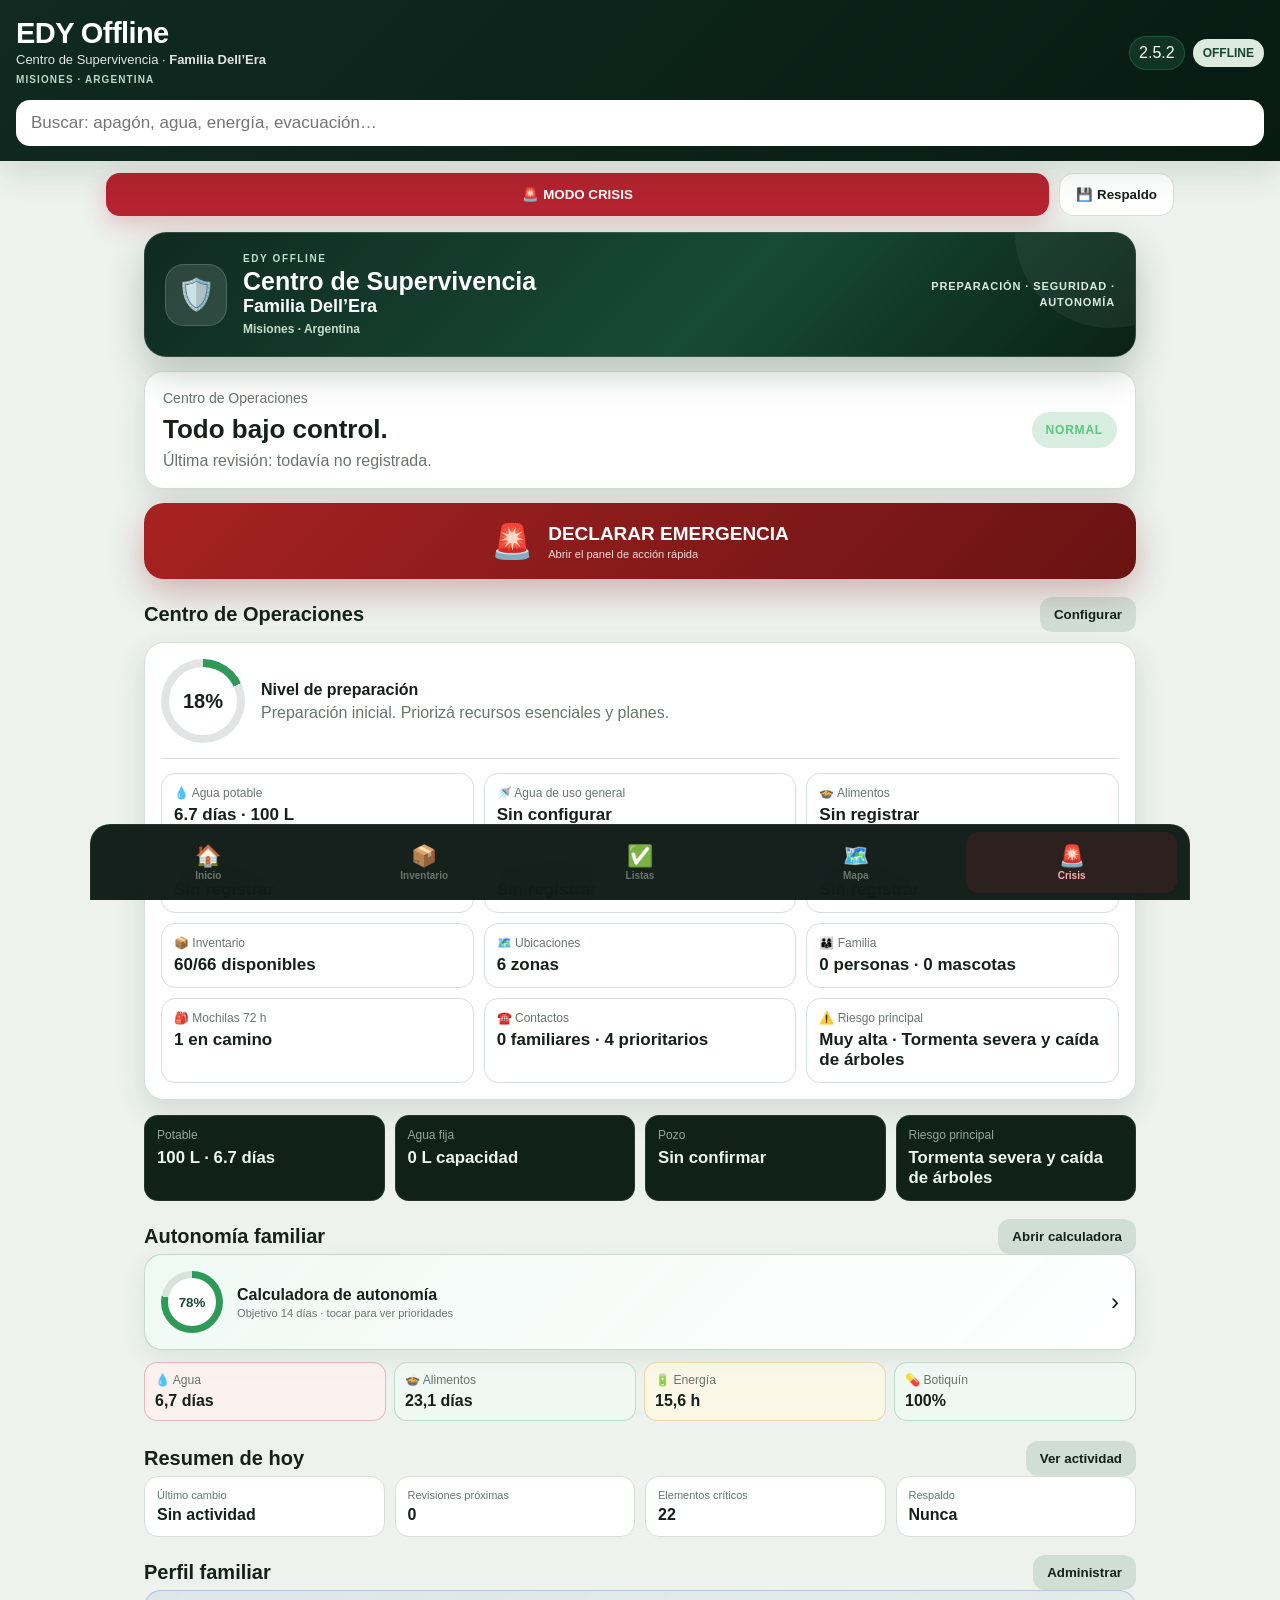
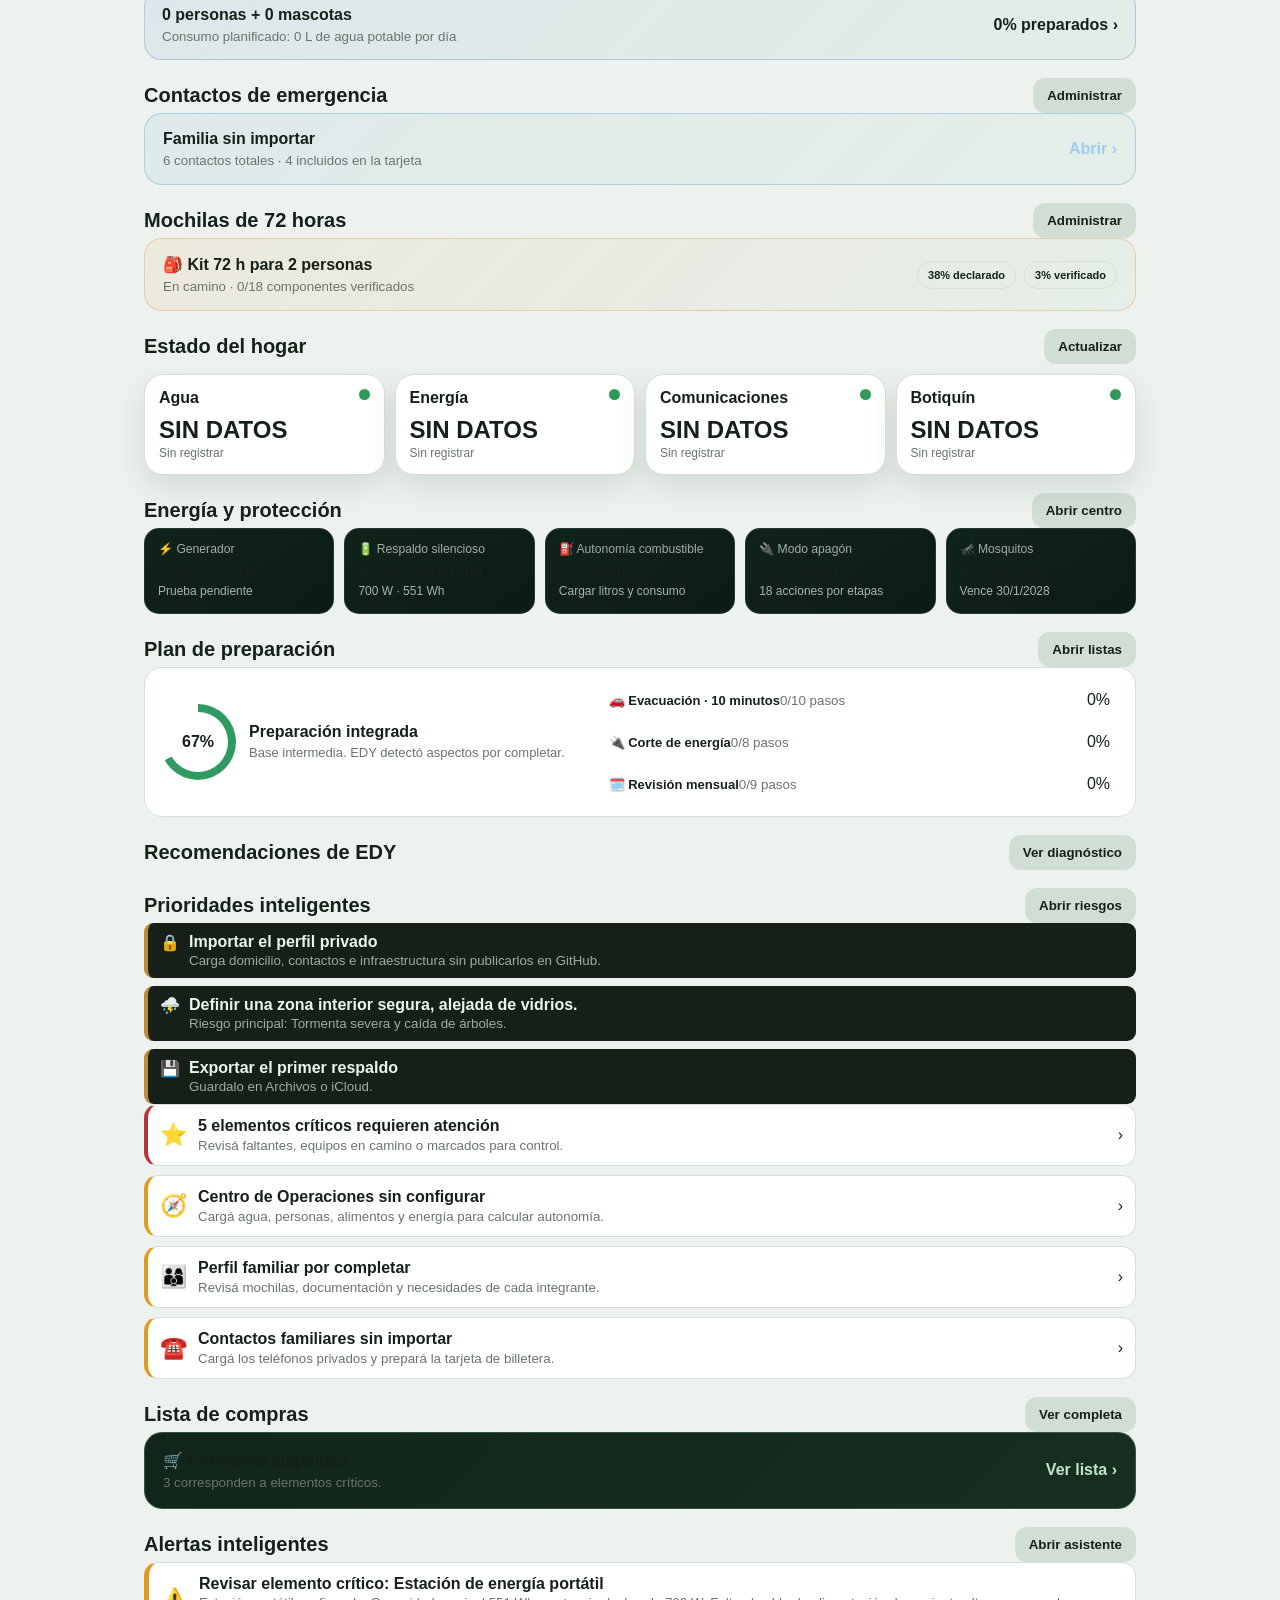
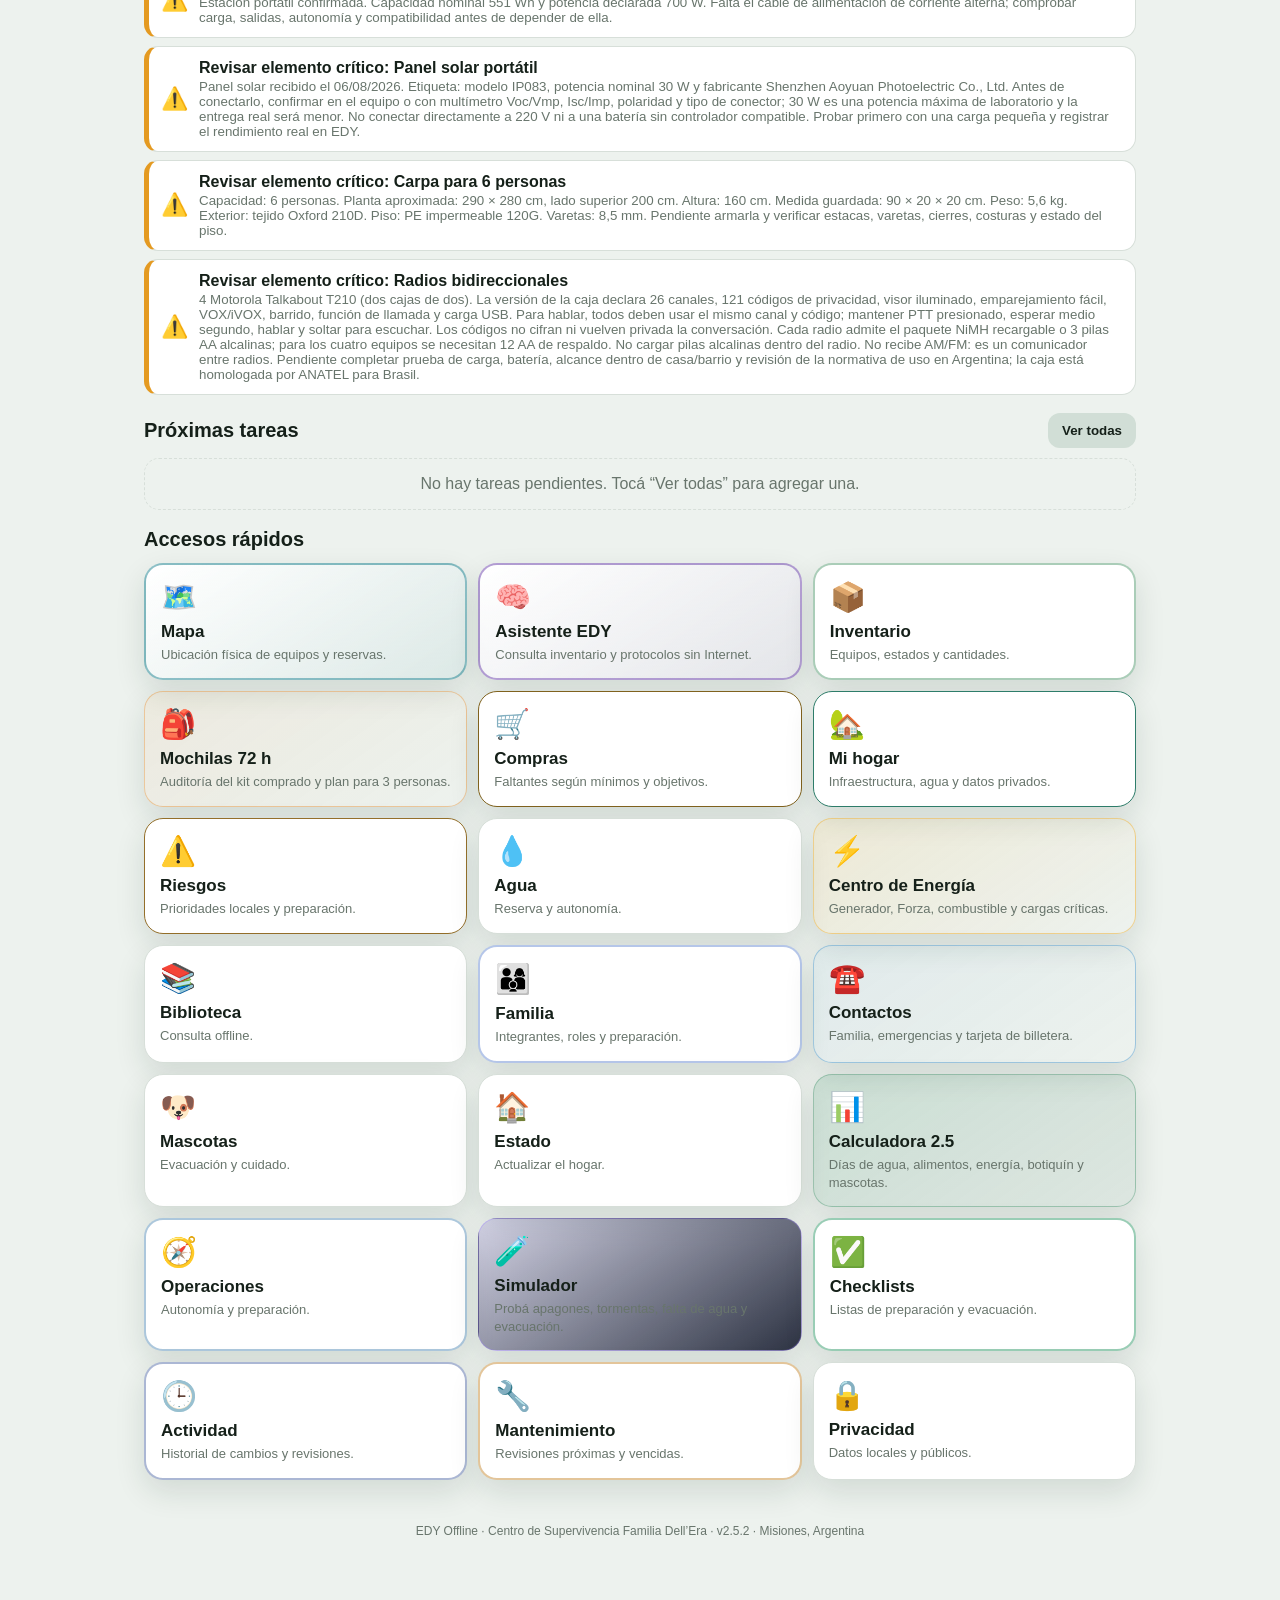
==== commit 059b4bc3: "Add files via upload" ====
--- a/index.html
+++ b/index.html
@@ -7,7 +7,7 @@
   <title>EDY Offline · Familia Dell’Era</title>
   <link rel="manifest" href="manifest.webmanifest">
   <link rel="icon" href="icon.svg" type="image/svg+xml">
-  <link rel="stylesheet" href="styles.css?v=2.5.1">
+  <link rel="stylesheet" href="styles.css?v=2.5.2">
 </head>
 <body>
 <header>
@@ -17,7 +17,7 @@
       <p>Centro de Supervivencia · <strong>Familia Dell’Era</strong></p>
       <span class="brandRegion">Misiones · Argentina</span>
     </div>
-    <div class="headerActions"><button class="versionBadge versionButton" onclick="openSection('actualizaciones')" title="Centro de actualizaciones">2.5.1</button><div class="pill">OFFLINE</div></div>
+    <div class="headerActions"><button class="versionBadge versionButton" onclick="openSection('actualizaciones')" title="Centro de actualizaciones">2.5.2</button><div class="pill">OFFLINE</div></div>
   </div>
   <input id="search" placeholder="Buscar: apagón, agua, energía, evacuación…">
 </header>
@@ -624,7 +624,7 @@
   <button class="back" onclick="home()">← Inicio</button>
   <h2>🔄 Centro de actualizaciones</h2>
   <div class="updateStatusCard">
-    <div><span>Versión instalada</span><strong id="installedVersion">2.5.1</strong></div>
+    <div><span>Versión instalada</span><strong id="installedVersion">2.5.2</strong></div>
     <div><span>Versión disponible</span><strong id="availableVersion">Comprobar</strong></div>
     <div><span>Modo offline</span><strong id="offlineCacheStatus">Verificando…</strong></div>
   </div>
@@ -737,7 +737,7 @@
 
 <section id="kits72" class="section searchable">
   <button class="back" onclick="home()">← Inicio</button>
-  <div class="sectionHeader"><div><h2>🎒 Mochilas y kits de 72 horas</h2><p>Compará el kit comercial, verificá lo recibido y armá una lista propia para 3 personas.</p></div><span class="offlineLibraryBadge">57 MANUALES OFFLINE + 35 PDF</span></div>
+  <div class="sectionHeader"><div><h2>🎒 Mochilas y kits de 72 horas</h2><p>Compará el kit comercial, verificá lo recibido y armá una lista propia para 3 personas.</p></div><span class="offlineLibraryBadge">58 MANUALES OFFLINE + 35 PDF</span></div>
   <div class="kitStats">
     <div class="mapStat"><strong id="kitsPurchasedCount">1</strong><span>Kit comprado</span></div>
     <div class="mapStat"><strong id="kitsVerifiedCount">0/18</strong><span>Componentes verificados</span></div>
@@ -885,7 +885,7 @@
 
 <section id="biblioteca" class="section searchable">
   <button class="back" onclick="home()">← Inicio</button>
-  <div class="sectionHeader"><div><h2>📚 Biblioteca EDY Offline</h2><p>Protocolos incluidos en la aplicación y disponibles sin Internet.</p></div><span class="offlineLibraryBadge">57 GUÍAS OFFLINE + 35 PDF</span></div>
+  <div class="sectionHeader"><div><h2>📚 Biblioteca EDY Offline</h2><p>Protocolos incluidos en la aplicación y disponibles sin Internet.</p></div><span class="offlineLibraryBadge">58 GUÍAS OFFLINE + 35 PDF</span></div>
   <div class="libraryDownloads">
     <a class="downloadCard" download href="manuales/Manual_Maestro_EDY_Biblioteca_Offline.pdf" target="_blank"><strong>📘 Manual Maestro EDY</strong><small>Uso, respaldo y entrenamiento</small></a>
     <a class="downloadCard" download href="manuales/Checklist_Botiquin_Familiar_EDY.pdf" target="_blank"><strong>🩺 Checklist de botiquín</strong><small>Abrir PDF offline</small></a>
@@ -954,15 +954,15 @@
   <button class="navCrisis" onclick="enterCrisisMode()"><span>🚨</span><small>Crisis</small></button>
 </nav>
 
-<footer>EDY Offline · Centro de Supervivencia Familia Dell’Era · v2.5.1 · Misiones, Argentina</footer>
-<script src="storage.js?v=2.5.1"></script>
-<script src="calculator.js?v=2.5.1"></script>
-<script src="media.js?v=2.5.1"></script>
-<script src="app.js?v=2.5.1"></script>
-<script src="kits.js?v=2.5.1"></script>
-<script src="v2.js?v=2.5.1"></script>
-<script src="v21.js?v=2.5.1"></script>
-<script src="v22.js?v=2.5.1"></script>
-<script src="autonomy.js?v=2.5.1"></script>
+<footer>EDY Offline · Centro de Supervivencia Familia Dell’Era · v2.5.2 · Misiones, Argentina</footer>
+<script src="storage.js?v=2.5.2"></script>
+<script src="calculator.js?v=2.5.2"></script>
+<script src="media.js?v=2.5.2"></script>
+<script src="app.js?v=2.5.2"></script>
+<script src="kits.js?v=2.5.2"></script>
+<script src="v2.js?v=2.5.2"></script>
+<script src="v21.js?v=2.5.2"></script>
+<script src="v22.js?v=2.5.2"></script>
+<script src="autonomy.js?v=2.5.2"></script>
 </body>
 </html>
--- a/styles.css
+++ b/styles.css
@@ -376,7 +376,7 @@
 @media(max-width:520px){.autScoreCard{align-items:flex-start}.autScoreRing{width:76px;height:76px}.autMetrics{grid-template-columns:1fr}.autFoodTotals{grid-template-columns:1fr}.autHomeTiles{grid-template-columns:repeat(2,1fr)}}
 
 
-/* EDY 2.5.1 · Identidad Familia Dell’Era */
+/* EDY 2.5.2 · Identidad Familia Dell’Era */
 .brandIdentity{min-width:0}
 .brandIdentity h1{font-size:29px;line-height:1.05;letter-spacing:-.02em}
 .brandIdentity p{margin:4px 0 0;opacity:.88;font-size:13px;line-height:1.3}
